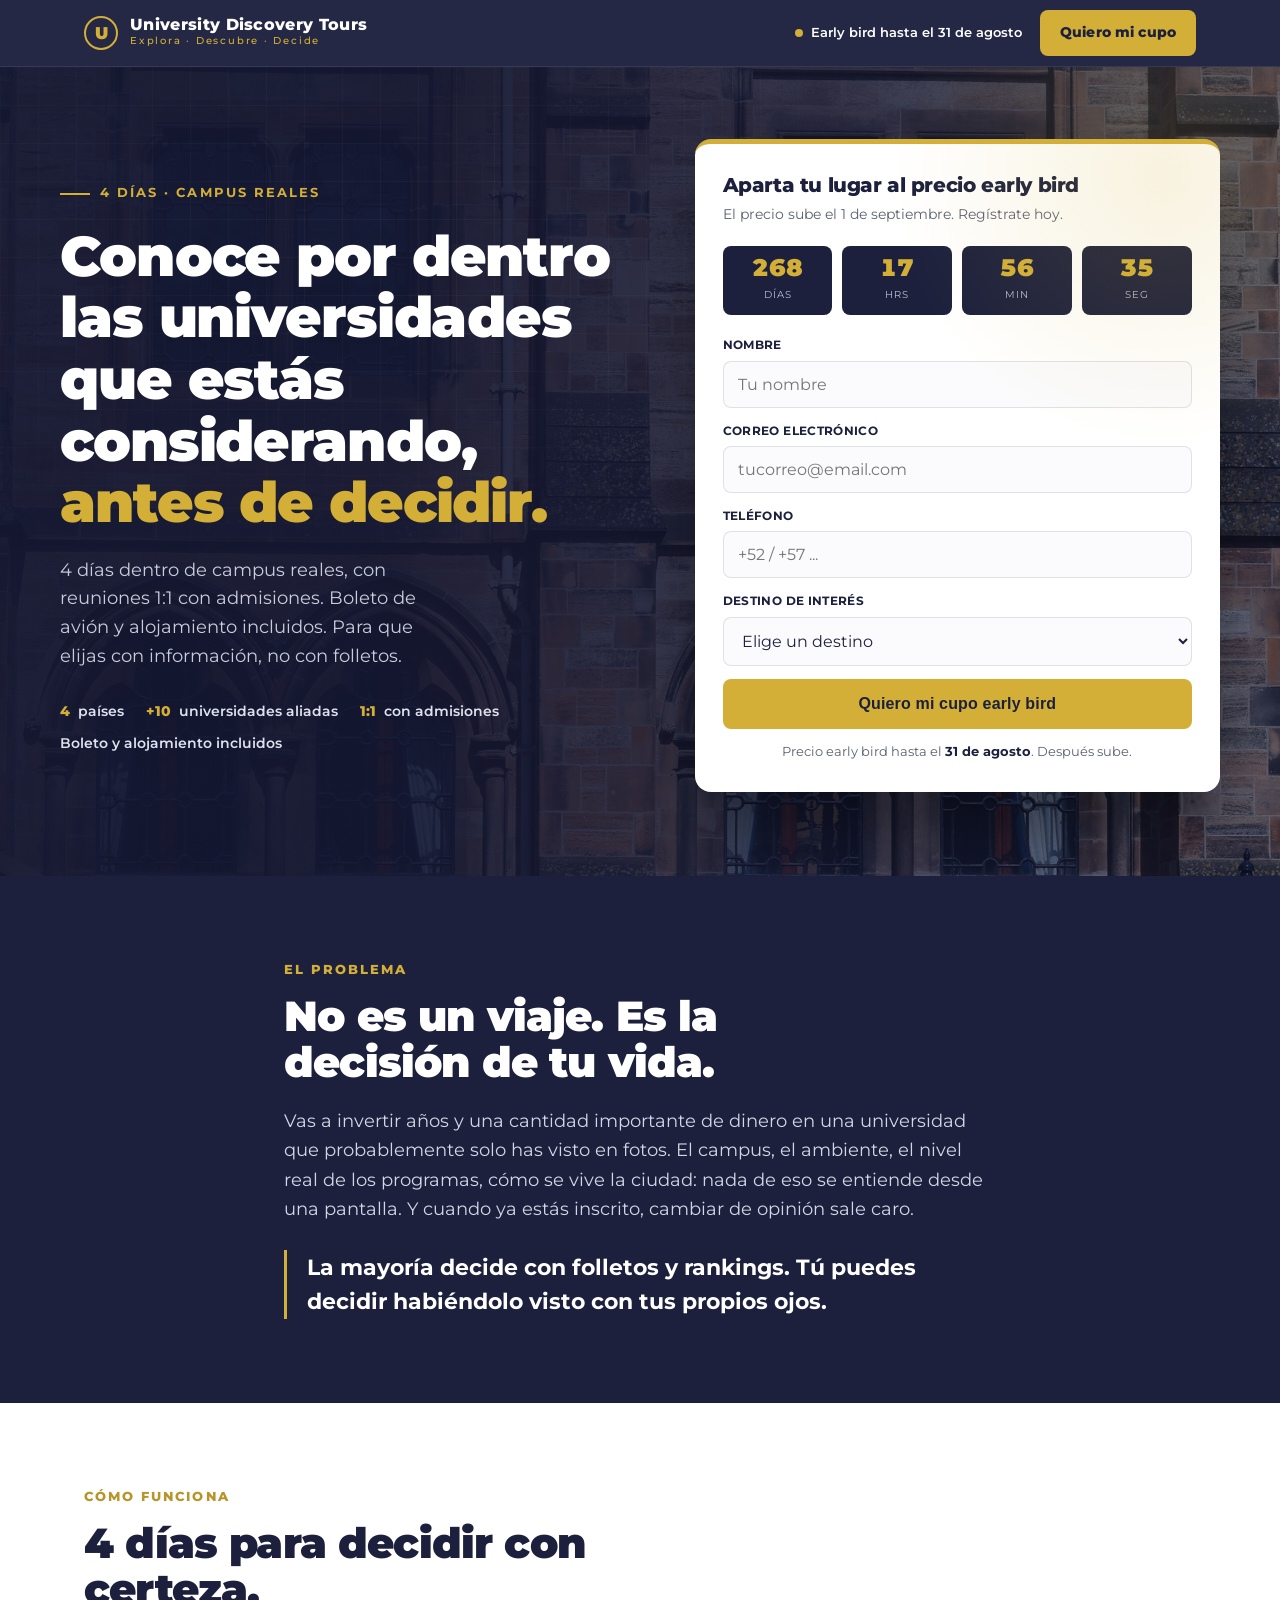
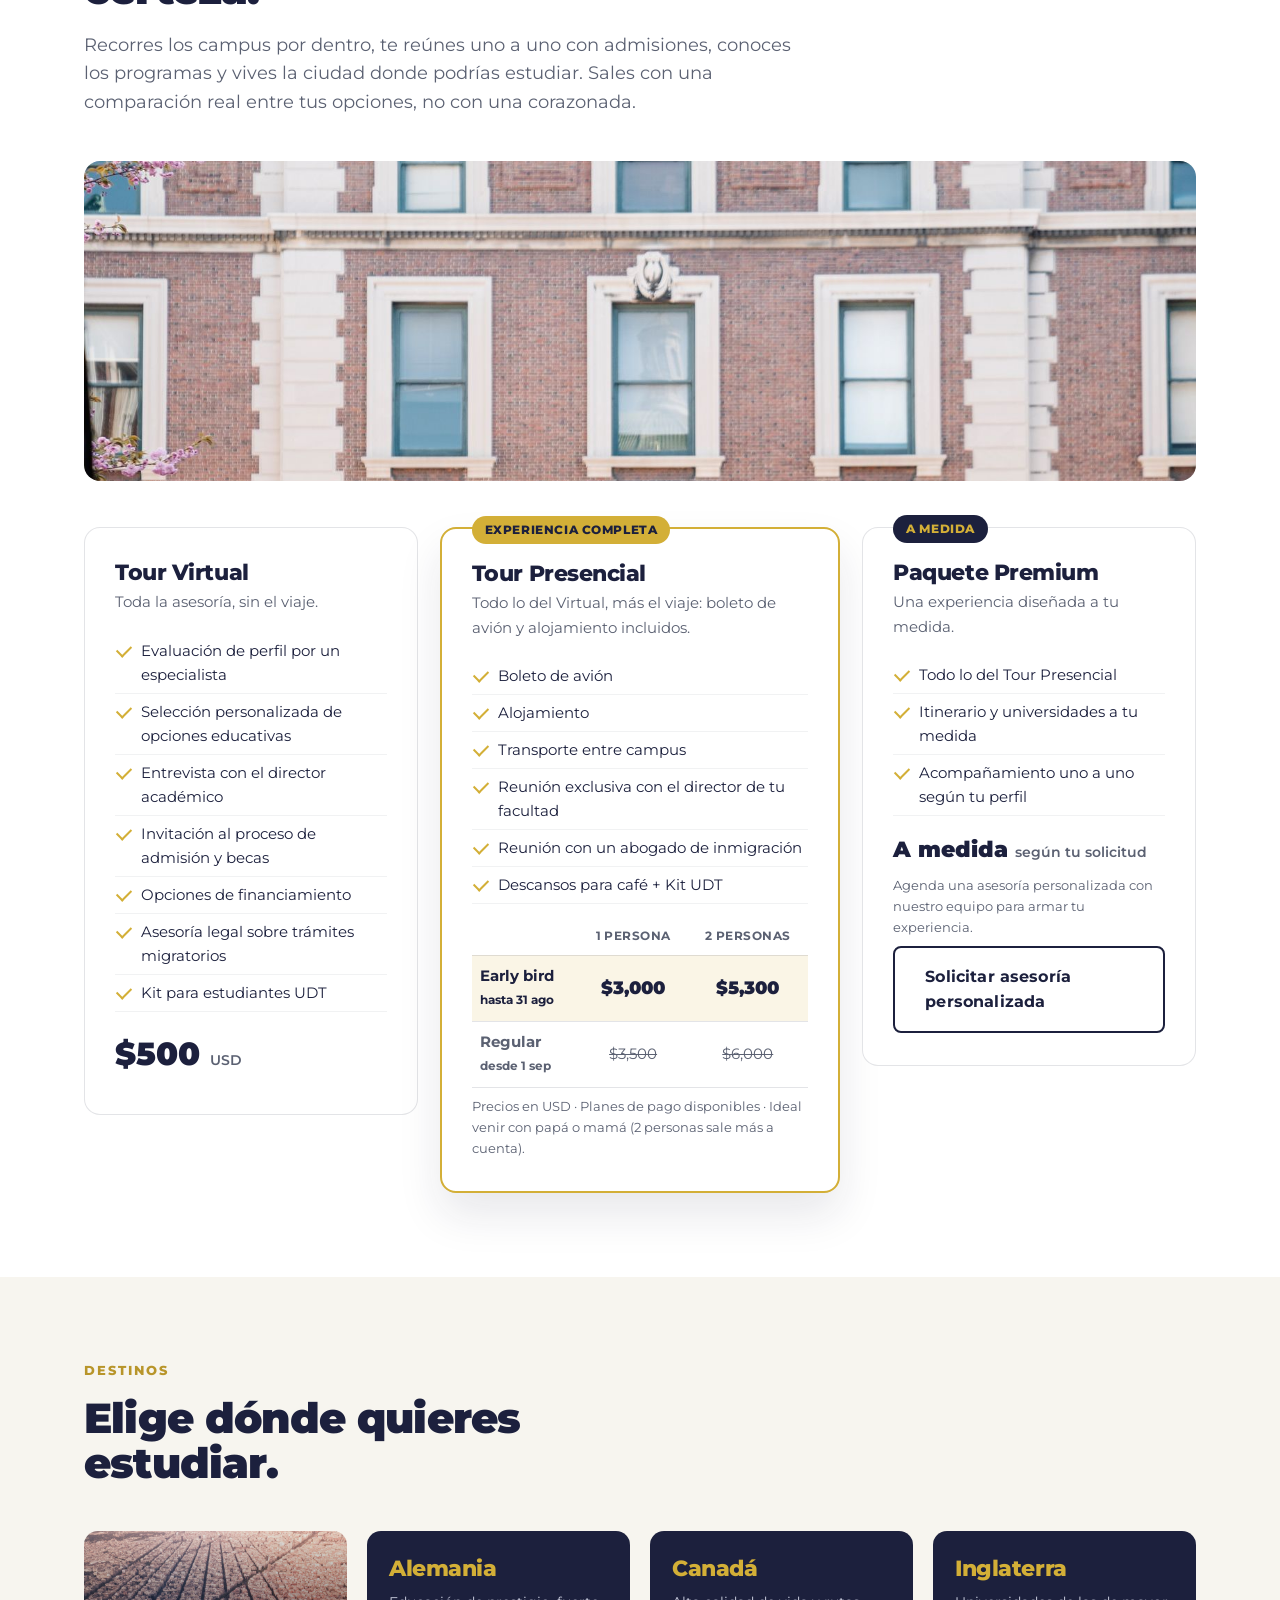
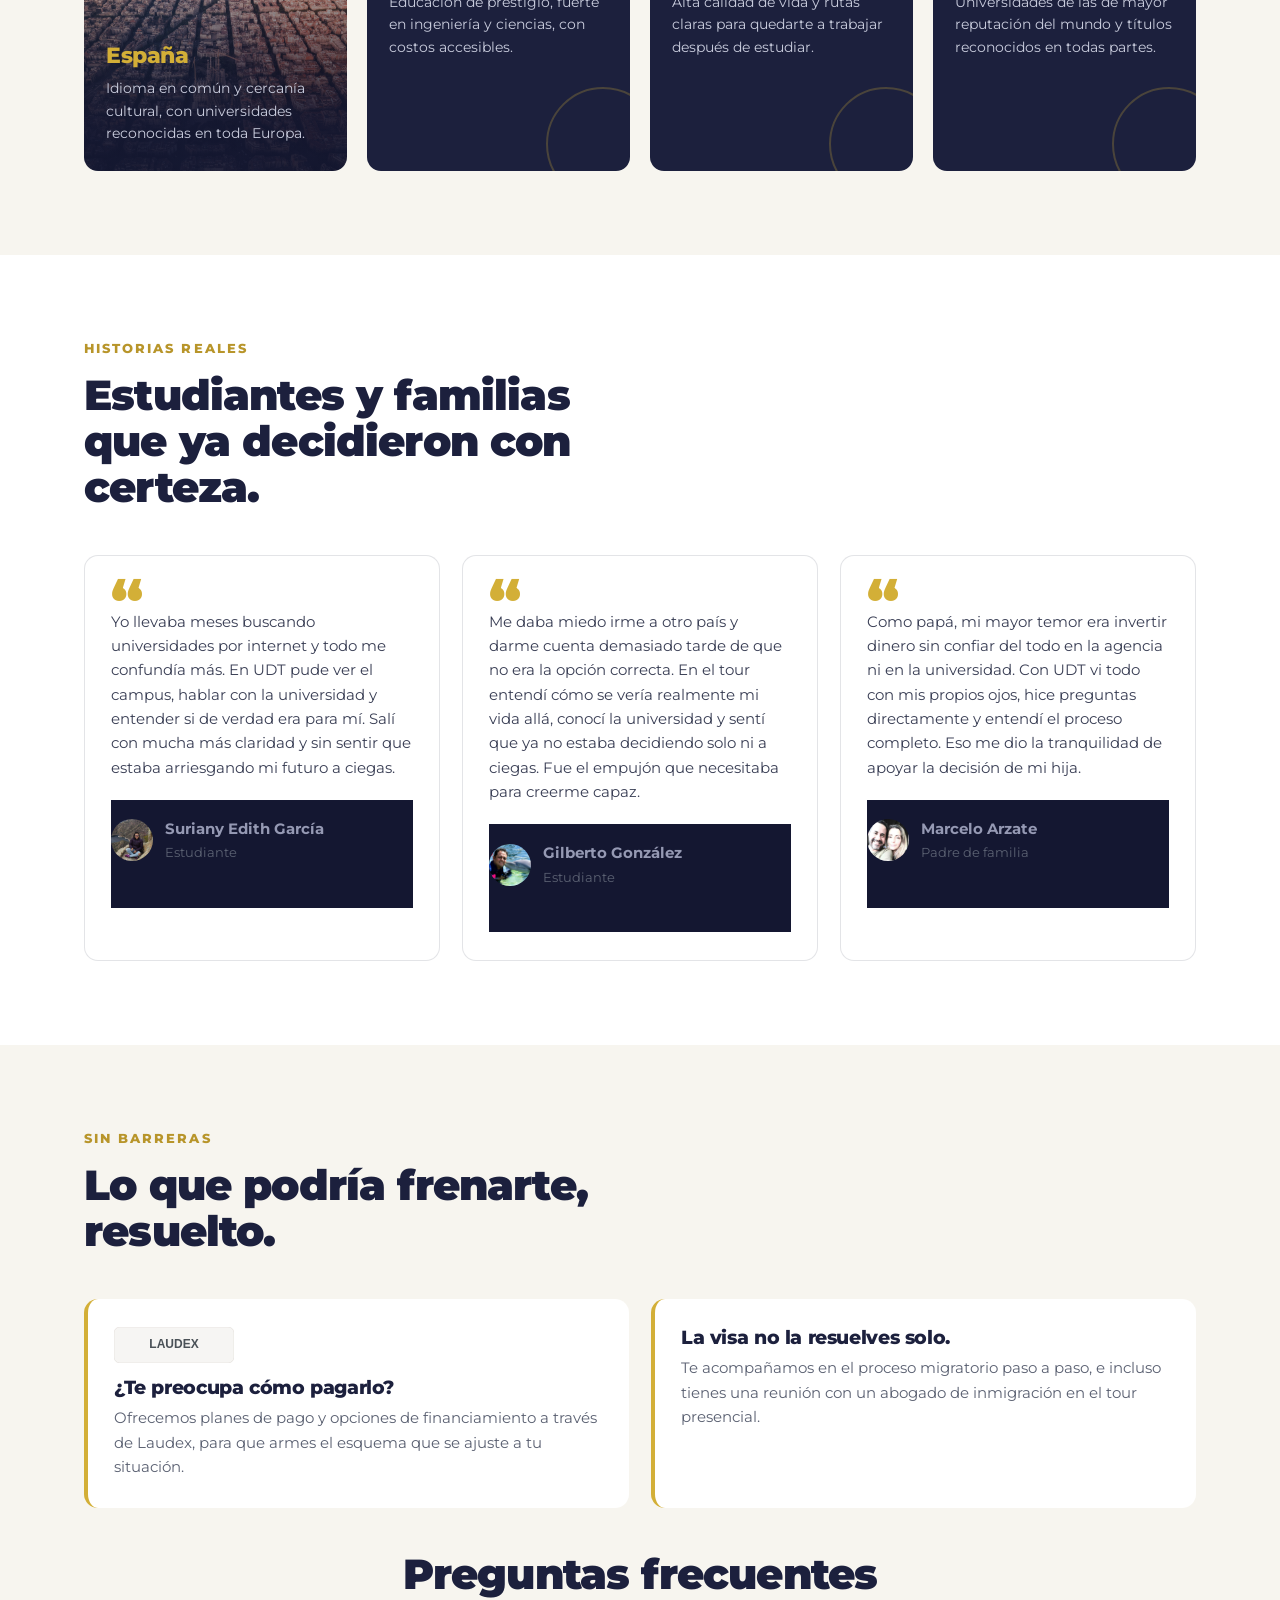
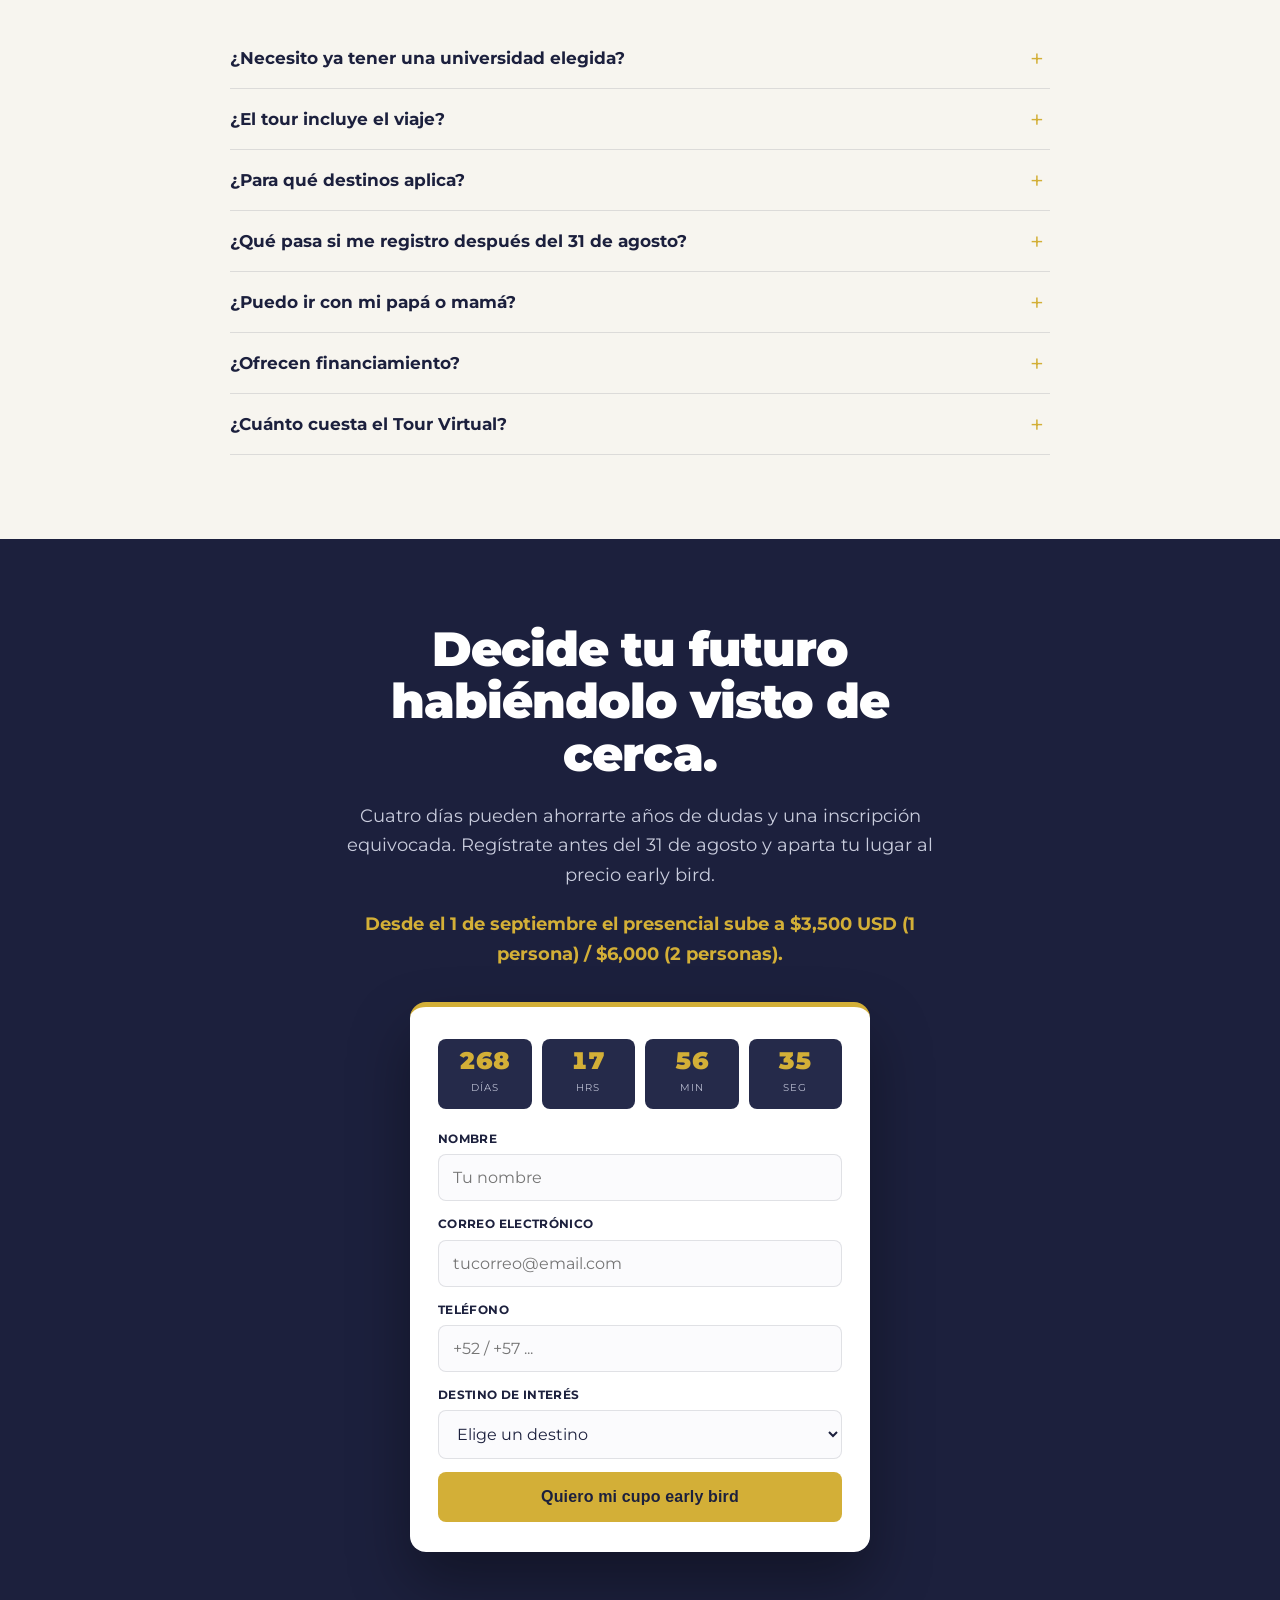
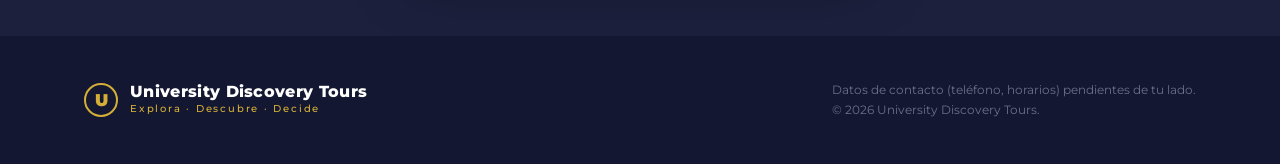
==== index.html @ 53aeb852 "Initial commit: UDT early bird landing page Landing estatica de conversion (HTML/CSS/JS sin build) p" ====
<!DOCTYPE html>
<html lang="es">
<head>
<meta charset="UTF-8">
<meta name="viewport" content="width=device-width, initial-scale=1.0">
<title>University Discovery Tours — Conoce tu universidad antes de decidir</title>
<meta name="description" content="Visita por dentro universidades en el extranjero antes de elegir. 4 días, campus reales, boleto y alojamiento incluidos. Regístrate al early bird hasta el 31 de agosto.">
<link rel="icon" href="assets/img/favicon.png">
<link rel="preconnect" href="https://fonts.googleapis.com">
<link rel="preconnect" href="https://fonts.gstatic.com" crossorigin>
<link href="https://fonts.googleapis.com/css2?family=Montserrat:wght@400;500;600;700;800;900&display=swap" rel="stylesheet">
<link rel="stylesheet" href="css/style.css">
</head>
<body>

<!-- ============================================================
     HEADER — sin menú de navegación: marca + pastilla de urgencia
     + el único CTA de la página (ancla al formulario).
============================================================ -->
<header>
  <div class="wrap hd">
    <a href="#top" class="brand">
      <span class="mk">U</span>
      <span><b>University Discovery Tours</b><span>Explora · Descubre · Decide</span></span>
    </a>
    <div class="hd-right">
      <span class="deadline-pill"><i></i>Early bird hasta el 31 de agosto</span>
      <a href="#registro" class="btn">Quiero mi cupo</a>
    </div>
  </div>
</header>

<a id="top"></a>

<!-- ============================================================
     HERO — único H1 de la página + formulario real (id="registro")
============================================================ -->
<section class="hero">
  <div class="wrap hero-grid">
    <div class="reveal in">
      <span class="eyebrow">4 días · campus reales</span>
      <h1>Conoce por dentro las universidades que estás considerando, <em>antes de decidir.</em></h1>
      <p class="sub">4 días dentro de campus reales, con reuniones 1:1 con admisiones. Boleto de avión y alojamiento incluidos. Para que elijas con información, no con folletos.</p>
      <ul class="trust">
        <li><b>4</b> países</li>
        <li><b>+10</b> universidades aliadas</li>
        <li><b>1:1</b> con admisiones</li>
        <li>Boleto y alojamiento incluidos</li>
      </ul>
    </div>

    <div class="reveal in" id="registro">
      <div class="formcard">
        <h2 class="formcard__title">Aparta tu lugar al precio early bird</h2>
        <p class="cap">El precio sube el 1 de septiembre. Regístrate hoy.</p>

        <div class="countdown" id="countdown-hero">
          <div class="cd-box"><b data-cd="d">--</b><small>días</small></div>
          <div class="cd-box"><b data-cd="h">--</b><small>hrs</small></div>
          <div class="cd-box"><b data-cd="m">--</b><small>min</small></div>
          <div class="cd-box"><b data-cd="s">--</b><small>seg</small></div>
        </div>

        <form class="lead-form" id="lead-form" data-form-location="hero" novalidate>
          <div class="field">
            <label for="nombre-hero">Nombre</label>
            <input type="text" id="nombre-hero" name="nombre" data-field="nombre" required placeholder="Tu nombre" autocomplete="name">
          </div>
          <div class="field">
            <label for="email-hero">Correo electrónico</label>
            <input type="email" id="email-hero" name="email" data-field="email" required placeholder="tucorreo@email.com" autocomplete="email">
          </div>
          <div class="field">
            <label for="telefono-hero">Teléfono</label>
            <input type="tel" id="telefono-hero" name="telefono" data-field="telefono" required placeholder="+52 / +57 ..." autocomplete="tel">
          </div>
          <div class="field">
            <label for="destino-hero">Destino de interés</label>
            <select id="destino-hero" name="destino" data-field="destino" required>
              <option value="" disabled selected>Elige un destino</option>
              <option value="espana">España</option>
              <option value="alemania">Alemania</option>
              <option value="canada">Canadá</option>
              <option value="inglaterra">Inglaterra</option>
            </select>
          </div>

          <!-- Campos ocultos de atribución, poblados por js/main.js -->
          <input type="hidden" name="utm_source" data-utm="utm_source">
          <input type="hidden" name="utm_medium" data-utm="utm_medium">
          <input type="hidden" name="utm_campaign" data-utm="utm_campaign">
          <input type="hidden" name="utm_content" data-utm="utm_content">
          <input type="hidden" name="utm_term" data-utm="utm_term">

          <!-- Honeypot antibots: invisible para personas, los bots lo completan -->
          <input type="text" name="website" tabindex="-1" autocomplete="off"
                 aria-hidden="true" style="position:absolute;left:-9999px;opacity:0">

          <button type="submit" class="btn btn-block">Quiero mi cupo early bird</button>
          <p id="form-status" role="status" aria-live="polite" style="display:none"></p>
        </form>

        <p class="urg">Precio early bird hasta el <b>31 de agosto</b>. Después sube.</p>
      </div>
    </div>
  </div>
</section>

<main>

  <!-- ============================================================
       EL PROBLEMA
  ============================================================ -->
  <section class="block bg-navy" aria-labelledby="problema-h2">
    <div class="wrap problem-inner reveal">
      <div class="sec-eyebrow">El problema</div>
      <h2 class="title" id="problema-h2">No es un viaje. Es la decisión de tu vida.</h2>
      <p>Vas a invertir años y una cantidad importante de dinero en una universidad que probablemente solo has visto en fotos. El campus, el ambiente, el nivel real de los programas, cómo se vive la ciudad: nada de eso se entiende desde una pantalla. Y cuando ya estás inscrito, cambiar de opinión sale caro.</p>
      <p class="kick">La mayoría decide con folletos y rankings. Tú puedes decidir habiéndolo visto con tus propios ojos.</p>
    </div>
  </section>

  <!-- ============================================================
       CÓMO FUNCIONA — 3 modalidades como niveles
  ============================================================ -->
  <section class="block" id="modalidades" aria-labelledby="modalidades-h2">
    <div class="wrap">
      <div class="reveal">
        <div class="sec-eyebrow">Cómo funciona</div>
        <h2 class="title" id="modalidades-h2">4 días para decidir con certeza.</h2>
        <p class="lead">Recorres los campus por dentro, te reúnes uno a uno con admisiones, conoces los programas y vives la ciudad donde podrías estudiar. Sales con una comparación real entre tus opciones, no con una corazonada.</p>
      </div>

      <div class="section-photo reveal">
        <img src="assets/img/estudiantes-campus.jpg" alt="Estudiantes caminando frente a un edificio universitario" loading="lazy">
      </div>

      <div class="mods reveal">
        <article class="mod">
          <h3>Tour Virtual</h3>
          <p class="modsub">Toda la asesoría, sin el viaje.</p>
          <ul>
            <li>Evaluación de perfil por un especialista</li>
            <li>Selección personalizada de opciones educativas</li>
            <li>Entrevista con el director académico</li>
            <li>Invitación al proceso de admisión y becas</li>
            <li>Opciones de financiamiento</li>
            <li>Asesoría legal sobre trámites migratorios</li>
            <li>Kit para estudiantes UDT</li>
          </ul>
          <div class="priceline">$500 <small>USD</small></div>
        </article>

        <article class="mod feat">
          <span class="tag">Experiencia completa</span>
          <h3>Tour Presencial</h3>
          <p class="modsub">Todo lo del Virtual, más el viaje: boleto de avión y alojamiento incluidos.</p>
          <ul>
            <li>Boleto de avión</li>
            <li>Alojamiento</li>
            <li>Transporte entre campus</li>
            <li>Reunión exclusiva con el director de tu facultad</li>
            <li>Reunión con un abogado de inmigración</li>
            <li>Descansos para café + Kit UDT</li>
          </ul>
          <table class="ptable">
            <tr><th class="rowh">&nbsp;</th><th>1 persona</th><th>2 personas</th></tr>
            <tr class="ebrow"><td class="rowh">Early bird<br><small>hasta 31 ago</small></td><td class="eb"><b>$3,000</b></td><td class="eb"><b>$5,300</b></td></tr>
            <tr><td class="rowh" style="text-decoration:none;color:var(--muted)">Regular<br><small>desde 1 sep</small></td><td class="reg">$3,500</td><td class="reg">$6,000</td></tr>
          </table>
          <p class="plan-note">Precios en USD · Planes de pago disponibles · Ideal venir con papá o mamá (2 personas sale más a cuenta).</p>
        </article>

        <article class="mod">
          <span class="tag tag--dark">A medida</span>
          <h3>Paquete Premium</h3>
          <p class="modsub">Una experiencia diseñada a tu medida.</p>
          <ul>
            <li>Todo lo del Tour Presencial</li>
            <li>Itinerario y universidades a tu medida</li>
            <li>Acompañamiento uno a uno según tu perfil</li>
          </ul>
          <div class="priceline priceline--small">A medida <small>según tu solicitud</small></div>
          <p class="plan-note">Agenda una asesoría personalizada con nuestro equipo para armar tu experiencia.</p>
          <a href="#registro" class="btn btn-ghost btn-block">Solicitar asesoría personalizada</a>
        </article>
      </div>
    </div>
  </section>

  <!-- ============================================================
       DESTINOS
  ============================================================ -->
  <section class="block bg-cream" aria-labelledby="destinos-h2">
    <div class="wrap">
      <div class="reveal">
        <div class="sec-eyebrow">Destinos</div>
        <h2 class="title" id="destinos-h2">Elige dónde quieres estudiar.</h2>
      </div>
      <div class="dgrid reveal">
        <article class="dcard dcard--photo">
          <h3>España</h3>
          <p>Idioma en común y cercanía cultural, con universidades reconocidas en toda Europa.</p>
        </article>
        <article class="dcard">
          <h3>Alemania</h3>
          <p>Educación de prestigio, fuerte en ingeniería y ciencias, con costos accesibles.</p>
        </article>
        <article class="dcard">
          <h3>Canadá</h3>
          <p>Alta calidad de vida y rutas claras para quedarte a trabajar después de estudiar.</p>
        </article>
        <article class="dcard">
          <h3>Inglaterra</h3>
          <p>Universidades de las de mayor reputación del mundo y títulos reconocidos en todas partes.</p>
        </article>
      </div>
    </div>
  </section>

  <!-- ============================================================
       PRUEBA SOCIAL
  ============================================================ -->
  <section class="block" aria-labelledby="testimonios-h2">
    <div class="wrap">
      <div class="reveal">
        <div class="sec-eyebrow">Historias reales</div>
        <h2 class="title" id="testimonios-h2">Estudiantes y familias que ya decidieron con certeza.</h2>
      </div>
      <div class="tgrid reveal">
        <blockquote class="tcard">
          <div class="q">&ldquo;</div>
          <p>Yo llevaba meses buscando universidades por internet y todo me confundía más. En UDT pude ver el campus, hablar con la universidad y entender si de verdad era para mí. Salí con mucha más claridad y sin sentir que estaba arriesgando mi futuro a ciegas.</p>
          <footer class="who"><img class="av" src="assets/img/testimonio-suriany.jpg" alt="Suriany Edith García"><div><b>Suriany Edith García</b><small>Estudiante</small></div></footer>
        </blockquote>
        <blockquote class="tcard">
          <div class="q">&ldquo;</div>
          <p>Me daba miedo irme a otro país y darme cuenta demasiado tarde de que no era la opción correcta. En el tour entendí cómo se vería realmente mi vida allá, conocí la universidad y sentí que ya no estaba decidiendo solo ni a ciegas. Fue el empujón que necesitaba para creerme capaz.</p>
          <footer class="who"><img class="av" src="assets/img/testimonio-gilberto.jpg" alt="Gilberto González"><div><b>Gilberto González</b><small>Estudiante</small></div></footer>
        </blockquote>
        <blockquote class="tcard">
          <div class="q">&ldquo;</div>
          <p>Como papá, mi mayor temor era invertir dinero sin confiar del todo en la agencia ni en la universidad. Con UDT vi todo con mis propios ojos, hice preguntas directamente y entendí el proceso completo. Eso me dio la tranquilidad de apoyar la decisión de mi hija.</p>
          <footer class="who"><img class="av" src="assets/img/testimonio-marcelo.jpg" alt="Marcelo Arzate"><div><b>Marcelo Arzate</b><small>Padre de familia</small></div></footer>
        </blockquote>
      </div>
    </div>
  </section>

  <!-- ============================================================
       REDUCTORES DE OBJECIONES + FAQ
  ============================================================ -->
  <section class="block bg-cream" aria-labelledby="objeciones-h2">
    <div class="wrap">
      <div class="reveal">
        <div class="sec-eyebrow">Sin barreras</div>
        <h2 class="title" id="objeciones-h2">Lo que podría frenarte, resuelto.</h2>
      </div>

      <div class="obj reveal">
        <article class="ocard">
          <img class="ocard__logo" src="assets/img/laudex-logo.svg" alt="Logo Laudex" width="120">
          <h3>¿Te preocupa cómo pagarlo?</h3>
          <p>Ofrecemos planes de pago y opciones de financiamiento a través de Laudex, para que armes el esquema que se ajuste a tu situación.</p>
        </article>
        <article class="ocard">
          <h3>La visa no la resuelves solo.</h3>
          <p>Te acompañamos en el proceso migratorio paso a paso, e incluso tienes una reunión con un abogado de inmigración en el tour presencial.</p>
        </article>
      </div>

      <div class="faq reveal" id="faq">
        <h2 class="title faq__title">Preguntas frecuentes</h2>

        <div class="qa">
          <button type="button" aria-expanded="false">¿Necesito ya tener una universidad elegida?</button>
          <div class="ans"><p>No. El tour existe justamente para ayudarte a decidir entre tus opciones.</p></div>
        </div>
        <div class="qa">
          <button type="button" aria-expanded="false">¿El tour incluye el viaje?</button>
          <div class="ans"><p>Depende de la modalidad: el Virtual es asesoría en línea; el Presencial incluye boleto de avión, alojamiento y transporte entre campus.</p></div>
        </div>
        <div class="qa">
          <button type="button" aria-expanded="false">¿Para qué destinos aplica?</button>
          <div class="ans"><p>España, Alemania, Canadá e Inglaterra.</p></div>
        </div>
        <div class="qa">
          <button type="button" aria-expanded="false">¿Qué pasa si me registro después del 31 de agosto?</button>
          <div class="ans"><p>Pierdes el precio early bird: el presencial sube de $3,000 a $3,500 USD (1 persona) a partir del 1 de septiembre.</p></div>
        </div>
        <div class="qa">
          <button type="button" aria-expanded="false">¿Puedo ir con mi papá o mamá?</button>
          <div class="ans"><p>Sí. La tarifa de 2 personas ($5,300 early bird) sale más conveniente que dos individuales.</p></div>
        </div>
        <div class="qa">
          <button type="button" aria-expanded="false">¿Ofrecen financiamiento?</button>
          <div class="ans"><p>Sí, planes de pago y financiamiento a través de Laudex.</p></div>
        </div>
        <div class="qa">
          <button type="button" aria-expanded="false">¿Cuánto cuesta el Tour Virtual?</button>
          <div class="ans"><p>$500 USD (solo asesoría, sin viaje).</p></div>
        </div>
      </div>
    </div>
  </section>

  <!-- ============================================================
       CIERRE + CTA FINAL
  ============================================================ -->
  <section class="block bg-navy cierre" aria-labelledby="cierre-h2">
    <div class="wrap reveal">
      <h2 id="cierre-h2">Decide tu futuro habiéndolo visto de cerca.</h2>
      <p>Cuatro días pueden ahorrarte años de dudas y una inscripción equivocada. Regístrate antes del 31 de agosto y aparta tu lugar al precio early bird.</p>
      <p class="urgbig">Desde el 1 de septiembre el presencial sube a $3,500 USD (1 persona) / $6,000 (2 personas).</p>

      <div class="formcard formcard--closing">
        <div class="countdown" id="countdown-closing">
          <div class="cd-box"><b data-cd="d">--</b><small>días</small></div>
          <div class="cd-box"><b data-cd="h">--</b><small>hrs</small></div>
          <div class="cd-box"><b data-cd="m">--</b><small>min</small></div>
          <div class="cd-box"><b data-cd="s">--</b><small>seg</small></div>
        </div>

        <form class="lead-form" id="lead-form" data-form-location="closing" novalidate>
          <div class="field">
            <label for="nombre-closing">Nombre</label>
            <input type="text" id="nombre-closing" name="nombre" data-field="nombre" required placeholder="Tu nombre" autocomplete="name">
          </div>
          <div class="field">
            <label for="email-closing">Correo electrónico</label>
            <input type="email" id="email-closing" name="email" data-field="email" required placeholder="tucorreo@email.com" autocomplete="email">
          </div>
          <div class="field">
            <label for="telefono-closing">Teléfono</label>
            <input type="tel" id="telefono-closing" name="telefono" data-field="telefono" required placeholder="+52 / +57 ..." autocomplete="tel">
          </div>
          <div class="field">
            <label for="destino-closing">Destino de interés</label>
            <select id="destino-closing" name="destino" data-field="destino" required>
              <option value="" disabled selected>Elige un destino</option>
              <option value="espana">España</option>
              <option value="alemania">Alemania</option>
              <option value="canada">Canadá</option>
              <option value="inglaterra">Inglaterra</option>
            </select>
          </div>

          <input type="hidden" name="utm_source" data-utm="utm_source">
          <input type="hidden" name="utm_medium" data-utm="utm_medium">
          <input type="hidden" name="utm_campaign" data-utm="utm_campaign">
          <input type="hidden" name="utm_content" data-utm="utm_content">
          <input type="hidden" name="utm_term" data-utm="utm_term">

          <!-- Honeypot antibots: invisible para personas, los bots lo completan -->
          <input type="text" name="website" tabindex="-1" autocomplete="off"
                 aria-hidden="true" style="position:absolute;left:-9999px;opacity:0">

          <button type="submit" class="btn btn-block">Quiero mi cupo early bird</button>
          <p id="form-status" role="status" aria-live="polite" style="display:none"></p>
        </form>
      </div>
    </div>
  </section>

</main>

<footer>
  <div class="wrap ft">
    <a href="#top" class="brand"><span class="mk">U</span><span><b>University Discovery Tours</b><span>Explora · Descubre · Decide</span></span></a>
    <div class="ft-note">Datos de contacto (teléfono, horarios) pendientes de tu lado.<br>© <span id="year"></span> University Discovery Tours.</div>
  </div>
</footer>

<script src="js/main.js"></script>
<script>
(function () {
  const ENDPOINT = 'https://script.google.com/macros/s/AKfycbyGCGMxoBCrhBmBrAOsipk5oCt4cA3E5HqL6SggofanOU3nlNzYjgJCkIZ_hvViiRTt/exec';

  // Hay dos formularios en la página (hero y cierre) y ambos usan
  // id="lead-form" a propósito, así que se enganchan los dos con
  // querySelectorAll (getElementById solo encontraría el primero).
  const forms = document.querySelectorAll('#lead-form');

  forms.forEach(function (form) {
    const status = form.querySelector('#form-status');
    if (!status) return;

    form.addEventListener('submit', async function (ev) {
      ev.preventDefault();
      const btn = form.querySelector('[type="submit"]');
      const textoOriginal = btn ? btn.textContent : '';
      if (btn) { btn.disabled = true; btn.textContent = 'Enviando…'; }

      // Cuerpo urlencoded: evita el preflight CORS que Apps Script no sabe responder.
      const datos = new URLSearchParams(new FormData(form));

      // Captura de UTMs desde la URL actual; si no trae ninguna, se
      // respeta lo que ya haya en los campos ocultos (persistido por
      // main.js desde el aterrizaje original con pauta).
      const qs = new URLSearchParams(location.search);
      ['utm_source', 'utm_medium', 'utm_campaign', 'utm_content', 'utm_term']
        .forEach(function (k) { datos.set(k, qs.get(k) || datos.get(k) || ''); });
      datos.set('pagina', location.href);

      try {
        const res  = await fetch(ENDPOINT, { method: 'POST', body: datos });
        const json = await res.json();
        if (json.result !== 'ok') throw new Error(json.message || 'Error');

        form.reset();
        status.style.display = 'block';
        status.style.color = '#1C203D';
        status.textContent = '¡Listo! Recibimos tus datos. Te contactamos en menos de 24 horas hábiles.';

        window.dataLayer = window.dataLayer || [];
        window.dataLayer.push({ event: 'lead_form_submit', modalidad: datos.get('modalidad') || '' });

      } catch (err) {
        status.style.display = 'block';
        status.style.color = '#b00020';
        status.innerHTML = 'No pudimos enviar tu solicitud. Escríbenos por WhatsApp al <a href="https://wa.me/525613049262">+52 561 304 9262</a>.';
      } finally {
        if (btn) { btn.disabled = false; btn.textContent = textoOriginal; }
      }
    });
  });
})();
</script>
</body>
</html>
---- css/style.css ----
/* =========================================================
   University Discovery Tours — Landing Early Bird
   Paleta de marca: navy #1C203D + dorado #D3AF37, Montserrat.
========================================================= */

:root {
  --navy: #1C203D;
  --navy-2: #252a4a;
  --navy-3: #141731;
  --gold: #D3AF37;
  --gold-deep: #b8952a;
  --cream: #F7F5EF;
  --white: #ffffff;
  --muted: #5b6172;
  --line: rgba(28, 32, 61, .12);
}

* { margin: 0; padding: 0; box-sizing: border-box; }

html { scroll-behavior: smooth; }

body {
  font-family: 'Montserrat', sans-serif;
  color: var(--navy);
  background: var(--white);
  line-height: 1.6;
  -webkit-font-smoothing: antialiased;
}

h1, h2, h3 { line-height: 1.1; letter-spacing: -.02em; }
img { max-width: 100%; display: block; }
.wrap { max-width: 1160px; margin: 0 auto; padding: 0 24px; }
a { color: inherit; }

/* ---------- Botones ---------- */

.btn {
  display: inline-flex;
  align-items: center;
  justify-content: center;
  gap: .5rem;
  background: var(--gold);
  color: var(--navy);
  font-weight: 800;
  font-size: 1rem;
  padding: 16px 30px;
  border: none;
  border-radius: 8px;
  cursor: pointer;
  text-decoration: none;
  letter-spacing: .01em;
  transition: transform .18s ease, box-shadow .18s ease, background .18s ease;
}

.btn:hover { transform: translateY(-2px); box-shadow: 0 12px 26px rgba(211, 175, 55, .35); background: #e0bd45; }
.btn:disabled { opacity: .6; cursor: not-allowed; transform: none; box-shadow: none; }
.btn-block { width: 100%; }
.btn-ghost { background: transparent; color: var(--navy); border: 2px solid var(--navy); font-weight: 700; margin-top: 8px; }
.btn-ghost:hover { background: var(--navy); color: #fff; box-shadow: none; }

/* ---------- Header (sin menú de navegación) ---------- */

header {
  position: sticky;
  top: 0;
  z-index: 50;
  background: rgba(28, 32, 61, .96);
  backdrop-filter: blur(8px);
  border-bottom: 1px solid rgba(255, 255, 255, .08);
}

.hd { display: flex; align-items: center; justify-content: space-between; height: 66px; }
.brand { display: flex; align-items: center; gap: 12px; color: #fff; text-decoration: none; }
.brand .mk {
  width: 34px; height: 34px; border: 2px solid var(--gold); border-radius: 50%;
  display: grid; place-items: center; font-weight: 900; color: var(--gold); font-size: 1.05rem;
  flex-shrink: 0;
}
.brand b { font-weight: 800; font-size: 1rem; letter-spacing: .02em; line-height: 1.05; display: block; }
.brand span > span { display: block; font-weight: 500; font-size: .62rem; letter-spacing: .18em; color: var(--gold); }
.hd-right { display: flex; align-items: center; gap: 18px; }
.deadline-pill { color: #fff; font-size: .8rem; font-weight: 600; display: flex; align-items: center; gap: 8px; }
.deadline-pill i { width: 8px; height: 8px; background: var(--gold); border-radius: 50%; display: inline-block; animation: pulse 1.8s infinite; }
@keyframes pulse { 0%, 100% { opacity: 1; } 50% { opacity: .35; } }
.hd .btn { padding: 11px 20px; font-size: .9rem; }

/* ---------- Hero ---------- */

.hero {
  position: relative; color: #fff; overflow: hidden;
  background:
    linear-gradient(100deg, rgba(20, 23, 49, .95) 32%, rgba(20, 23, 49, .78) 62%, rgba(20, 23, 49, .55) 100%),
    url('../assets/img/hero-universidad.jpg') center 30% / cover no-repeat;
}
.hero:before {
  content: ""; position: absolute; inset: 0;
  background-image:
    linear-gradient(rgba(255, 255, 255, .035) 1px, transparent 1px),
    linear-gradient(90deg, rgba(255, 255, 255, .035) 1px, transparent 1px);
  background-size: 38px 38px;
  mask-image: radial-gradient(ellipse 80% 70% at 30% 20%, #000, transparent 75%);
}
.hero:after {
  content: ""; position: absolute; top: -25%; right: -15%; width: 620px; height: 620px; border-radius: 50%;
  background: radial-gradient(circle, rgba(211, 175, 55, .16), transparent 62%);
}

.hero-grid {
  position: relative;
  display: grid;
  grid-template-columns: 1.05fr .95fr;
  gap: 54px;
  align-items: center;
  padding: 72px 0 84px;
}

.eyebrow {
  display: inline-flex; align-items: center; gap: 10px; color: var(--gold);
  font-weight: 700; font-size: .8rem; letter-spacing: .16em; text-transform: uppercase; margin-bottom: 22px;
}
.eyebrow:before { content: ""; width: 30px; height: 2px; background: var(--gold); }

.hero h1 { font-size: clamp(2.1rem, 4.6vw, 3.5rem); font-weight: 900; }
.hero h1 em { font-style: normal; color: var(--gold); }
.hero .sub { font-size: 1.12rem; color: #c9ccdd; margin-top: 22px; max-width: 33ch; font-weight: 400; }

.trust { display: flex; flex-wrap: wrap; gap: 10px 22px; margin-top: 30px; list-style: none; }
.trust li { font-size: .86rem; color: #dfe1ee; font-weight: 600; display: flex; align-items: center; gap: 8px; }
.trust li b { color: var(--gold); font-weight: 800; }

/* ---------- Tarjeta de formulario ---------- */

.formcard {
  background: var(--white); color: var(--navy); border-radius: 16px; padding: 30px 28px;
  box-shadow: 0 30px 60px rgba(0, 0, 0, .35); border-top: 5px solid var(--gold);
}
.formcard--closing { max-width: 460px; margin: 34px auto 0; text-align: left; }

.formcard__title { font-size: 1.28rem; font-weight: 800; }
.formcard .cap { font-size: .9rem; color: var(--muted); margin: 6px 0 20px; }

.field { margin-bottom: 13px; }
.field label {
  display: block; font-size: .76rem; font-weight: 700; letter-spacing: .03em;
  text-transform: uppercase; color: var(--navy); margin-bottom: 6px;
}
.field input, .field select {
  width: 100%; padding: 13px 14px; border: 1.5px solid var(--line); border-radius: 8px;
  font-family: inherit; font-size: 1rem; color: var(--navy); background: #fbfbfd; transition: border .15s;
}
.field input:focus, .field select:focus { outline: none; border-color: var(--gold); background: #fff; }

.countdown { display: flex; gap: 10px; margin: 2px 0 20px; }
.cd-box { flex: 1; background: var(--navy); color: #fff; border-radius: 8px; text-align: center; padding: 10px 4px; }
.cd-box b { display: block; font-size: 1.5rem; font-weight: 900; color: var(--gold); line-height: 1; font-variant-numeric: tabular-nums; }
.cd-box small { font-size: .62rem; letter-spacing: .1em; text-transform: uppercase; color: #b9bcd0; }
.formcard--closing .cd-box { background: var(--navy-2); }

.urg { font-size: .82rem; color: var(--muted); text-align: center; margin-top: 12px; }
.urg b { color: var(--navy); }

/* El color y el display de #form-status los fija el script inline
   de index.html (éxito/error); acá solo va tipografía y espaciado. */
#form-status { margin: 10px 0 0; font-size: .85rem; text-align: center; }
#form-status a { color: inherit; text-decoration: underline; }

/* ---------- Secciones ---------- */

section.block { padding: 84px 0; }
.bg-cream { background: var(--cream); }
.bg-navy { background: var(--navy); color: #fff; }
.sec-eyebrow { color: var(--gold-deep); font-weight: 800; font-size: .8rem; letter-spacing: .16em; text-transform: uppercase; margin-bottom: 14px; }
.bg-navy .sec-eyebrow { color: var(--gold); }
h2.title { font-size: clamp(1.8rem, 3.4vw, 2.6rem); font-weight: 900; max-width: 20ch; }
.lead { font-size: 1.12rem; color: var(--muted); max-width: 60ch; margin-top: 18px; }
.bg-navy .lead { color: #c9ccdd; }

/* problema */
.problem-inner { max-width: 760px; }
.problem-inner p { font-size: 1.15rem; color: #d3d6e6; margin-top: 20px; }
.problem-inner .kick { font-size: 1.35rem; color: #fff; font-weight: 700; border-left: 3px solid var(--gold); padding-left: 20px; margin-top: 26px; }

/* modalidades */
.mods { display: grid; grid-template-columns: 1fr 1.2fr 1fr; gap: 22px; margin-top: 46px; align-items: start; }
.mod { background: #fff; border: 1px solid var(--line); border-radius: 16px; padding: 32px 30px; position: relative; transition: transform .2s, box-shadow .2s; }
.mod:hover { transform: translateY(-4px); box-shadow: 0 22px 44px rgba(28, 32, 61, .12); }
.mod.feat { border: 2px solid var(--gold); box-shadow: 0 22px 44px rgba(28, 32, 61, .1); }
.tag {
  position: absolute; top: -13px; left: 30px; background: var(--gold); color: var(--navy);
  font-size: .72rem; font-weight: 800; letter-spacing: .05em; text-transform: uppercase; padding: 5px 13px; border-radius: 20px;
}
.tag--dark { background: var(--navy); color: var(--gold); }
.mod h3 { font-size: 1.4rem; font-weight: 800; }
.mod .modsub { color: var(--muted); font-size: .95rem; margin: 6px 0 18px; }
.mod ul { list-style: none; margin: 6px 0 4px; }
.mod ul li { position: relative; padding: 6px 0 6px 26px; font-size: .94rem; border-bottom: 1px solid rgba(28, 32, 61, .06); }
.mod ul li:before {
  content: ""; position: absolute; left: 2px; top: 12px; width: 12px; height: 7px;
  border-left: 2px solid var(--gold); border-bottom: 2px solid var(--gold); transform: rotate(-45deg);
}
.priceline { font-size: 2rem; font-weight: 900; margin: 16px 0 2px; }
.priceline small { font-size: .9rem; font-weight: 600; color: var(--muted); }
.priceline--small { font-size: 1.35rem; }

.ptable { width: 100%; border-collapse: collapse; margin: 14px 0 6px; font-size: .92rem; }
.ptable th, .ptable td { padding: 9px 8px; text-align: center; border-bottom: 1px solid var(--line); }
.ptable th { font-size: .72rem; letter-spacing: .04em; text-transform: uppercase; color: var(--muted); font-weight: 700; }
.ptable .rowh { text-align: left; font-weight: 700; }
.ptable .eb b { color: var(--navy); font-size: 1.12rem; font-weight: 900; }
.ptable .reg { color: var(--muted); text-decoration: line-through; }
.ptable tr.ebrow { background: rgba(211, 175, 55, .12); }
.plan-note { font-size: .82rem; color: var(--muted); margin-top: 8px; }

/* banner de foto (secciones "Cómo funciona") */
.section-photo { margin: 44px 0; border-radius: 16px; overflow: hidden; }
.section-photo img { width: 100%; height: 320px; object-fit: cover; object-position: center 25%; }

/* destinos */
.dgrid { display: grid; grid-template-columns: repeat(4, 1fr); gap: 20px; margin-top: 44px; }
.dcard { background: var(--navy); color: #fff; border-radius: 14px; padding: 26px 22px; position: relative; overflow: hidden; transition: transform .2s; }
.dcard:hover { transform: translateY(-5px); }
.dcard:after {
  content: ""; position: absolute; right: -30px; bottom: -30px; width: 110px; height: 110px;
  border: 2px solid rgba(211, 175, 55, .25); border-radius: 50%;
}
.dcard h3 { font-size: 1.35rem; color: var(--gold); font-weight: 800; margin-bottom: 10px; }
.dcard p { font-size: .88rem; color: #c9ccdd; }

.dcard--photo {
  min-height: 240px; display: flex; flex-direction: column; justify-content: flex-end;
  background:
    linear-gradient(180deg, rgba(28, 32, 61, .1) 0%, rgba(20, 23, 49, .92) 78%),
    url('../assets/img/destino-espana.jpg') center / cover no-repeat;
}
.dcard--photo:after { display: none; }

/* testimonios */
.tgrid { display: grid; grid-template-columns: repeat(3, 1fr); gap: 22px; margin-top: 44px; }
.tcard { background: #fff; border-radius: 14px; padding: 28px 26px; border: 1px solid var(--line); position: relative; margin: 0; }
.tcard .q { font-size: 3.4rem; font-weight: 900; color: var(--gold); line-height: .6; height: 26px; font-style: normal; }
.tcard p { font-size: .95rem; color: #3a3f55; margin-bottom: 20px; }
.tcard .who { display: flex; align-items: center; gap: 12px; border-top: 1px solid var(--line); padding-top: 16px; }
.tcard .av { width: 42px; height: 42px; border-radius: 50%; object-fit: cover; flex-shrink: 0; }
.tcard .who b { display: block; font-size: .95rem; font-style: normal; }
.tcard .who small { color: var(--muted); font-size: .8rem; }

/* objeciones + faq */
.obj { display: grid; grid-template-columns: 1fr 1fr; gap: 22px; margin-top: 44px; }
.ocard { background: #fff; border-radius: 14px; padding: 28px 26px; border-left: 4px solid var(--gold); }
.ocard__logo { margin-bottom: 14px; }
.ocard h3 { font-size: 1.2rem; font-weight: 800; margin-bottom: 8px; }
.ocard p { color: var(--muted); font-size: .96rem; }

.faq { max-width: 820px; margin: 44px auto 0; }
.faq__title { margin: 0 auto 30px; text-align: center; }
.qa { border-bottom: 1px solid var(--line); }
.qa button {
  width: 100%; background: none; border: none; text-align: left; padding: 20px 40px 20px 0;
  font-family: inherit; font-size: 1.05rem; font-weight: 700; color: var(--navy); cursor: pointer; position: relative;
}
.qa button:after {
  content: "+"; position: absolute; right: 6px; top: 50%; transform: translateY(-50%);
  font-size: 1.5rem; color: var(--gold); font-weight: 400; transition: transform .2s;
}
.qa.open button:after { transform: translateY(-50%) rotate(45deg); }
.qa .ans { max-height: 0; overflow: hidden; transition: max-height .3s ease; color: var(--muted); }
.qa.open .ans { max-height: 240px; }
.qa .ans p { padding: 0 0 20px; }

/* cierre */
.cierre { text-align: center; }
.cierre h2 { font-size: clamp(2rem, 4vw, 3rem); font-weight: 900; color: #fff; max-width: 18ch; margin: 0 auto; }
.cierre p { color: #c9ccdd; font-size: 1.15rem; margin: 20px auto 12px; max-width: 52ch; }
.cierre .urgbig { color: var(--gold); font-weight: 700; margin-bottom: 10px; }

/* footer */
footer { background: var(--navy-3); color: #9599b3; padding: 44px 0; font-size: .86rem; }
.ft { display: flex; justify-content: space-between; flex-wrap: wrap; gap: 20px; align-items: center; }
.ft .brand b { color: #fff; }
.ft-note { font-size: .78rem; color: #6b6f8c; }

/* reveal on scroll */
.reveal { opacity: 0; transform: translateY(24px); transition: opacity .7s ease, transform .7s ease; }
.reveal.in { opacity: 1; transform: none; }

@media (max-width: 900px) {
  .hero-grid { grid-template-columns: 1fr; gap: 38px; padding: 48px 0 60px; }
  .mods { grid-template-columns: 1fr; }
  .dgrid { grid-template-columns: 1fr 1fr; }
  .tgrid { grid-template-columns: 1fr; }
  .obj { grid-template-columns: 1fr; }
  .hd-right .deadline-pill { display: none; }
}

@media (max-width: 540px) {
  .dgrid { grid-template-columns: 1fr; }
  .hd .btn { padding: 9px 14px; font-size: .82rem; }
  section.block { padding: 60px 0; }
}
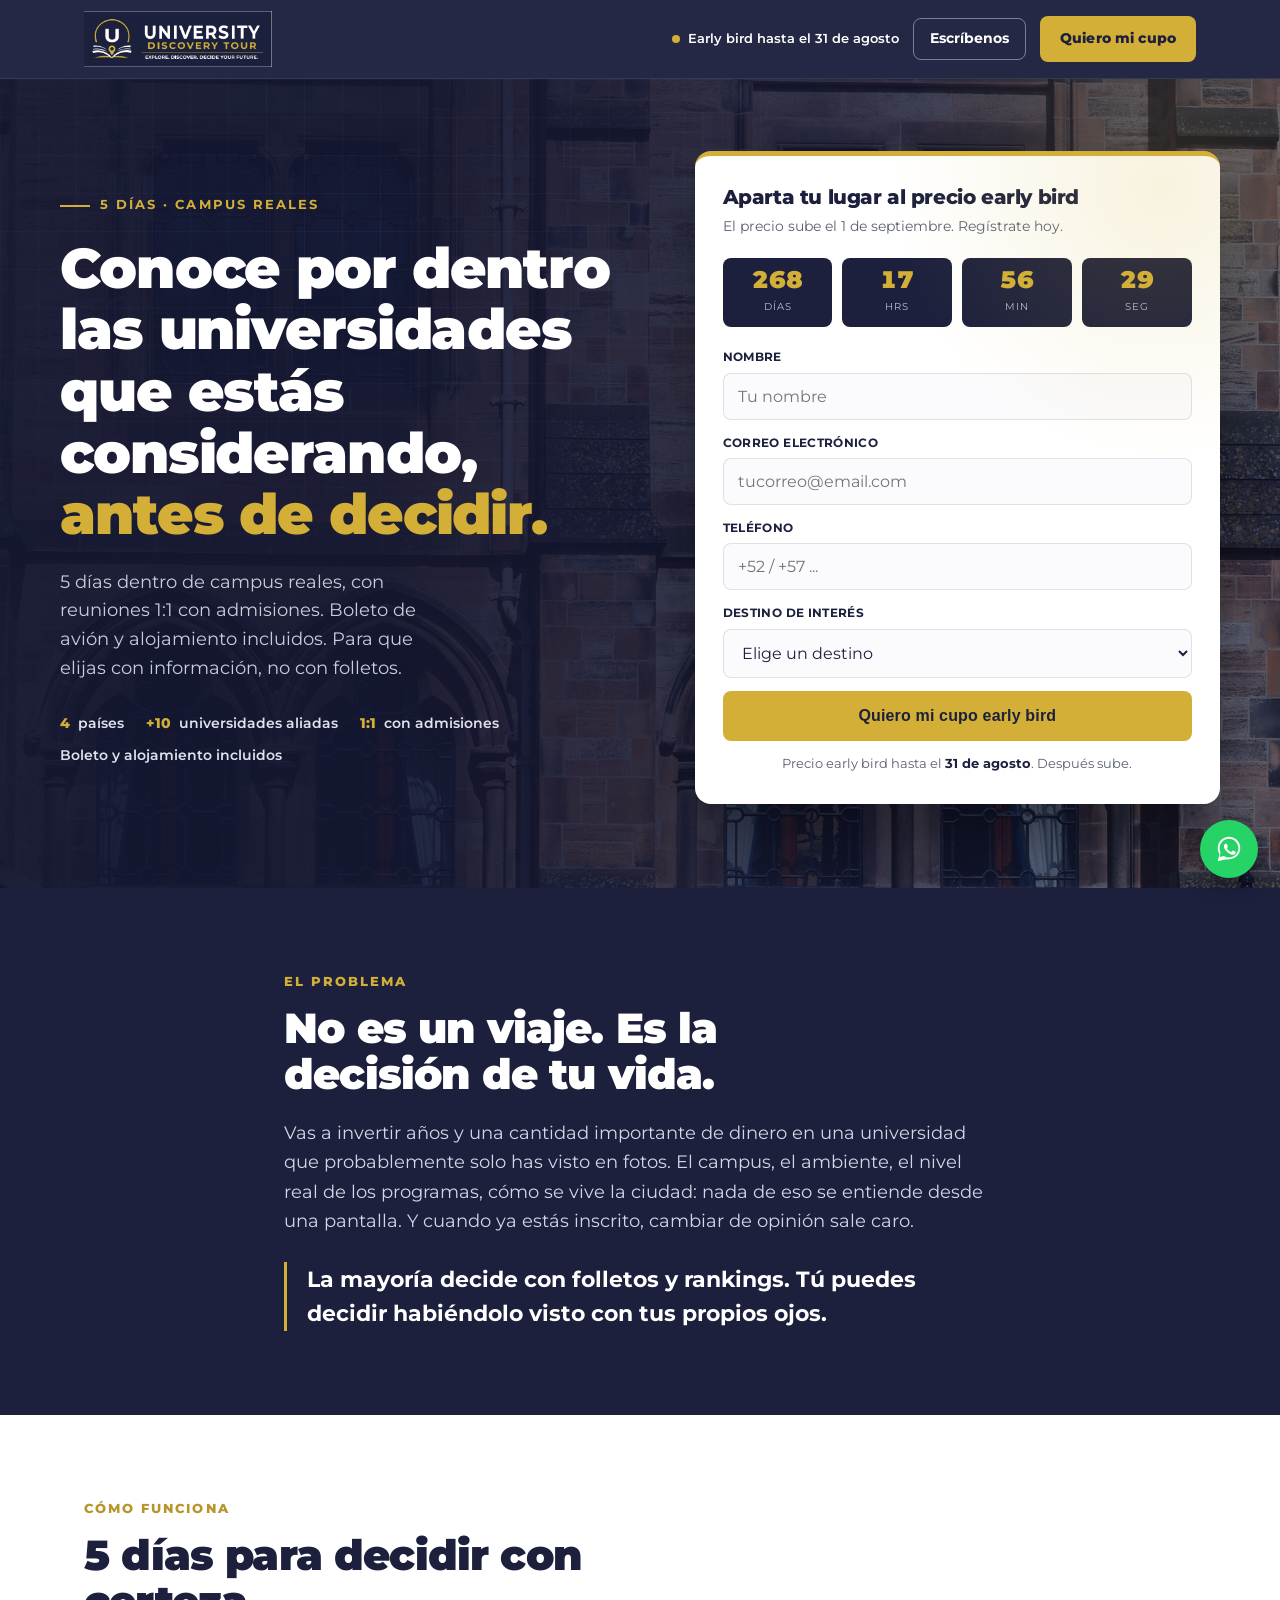
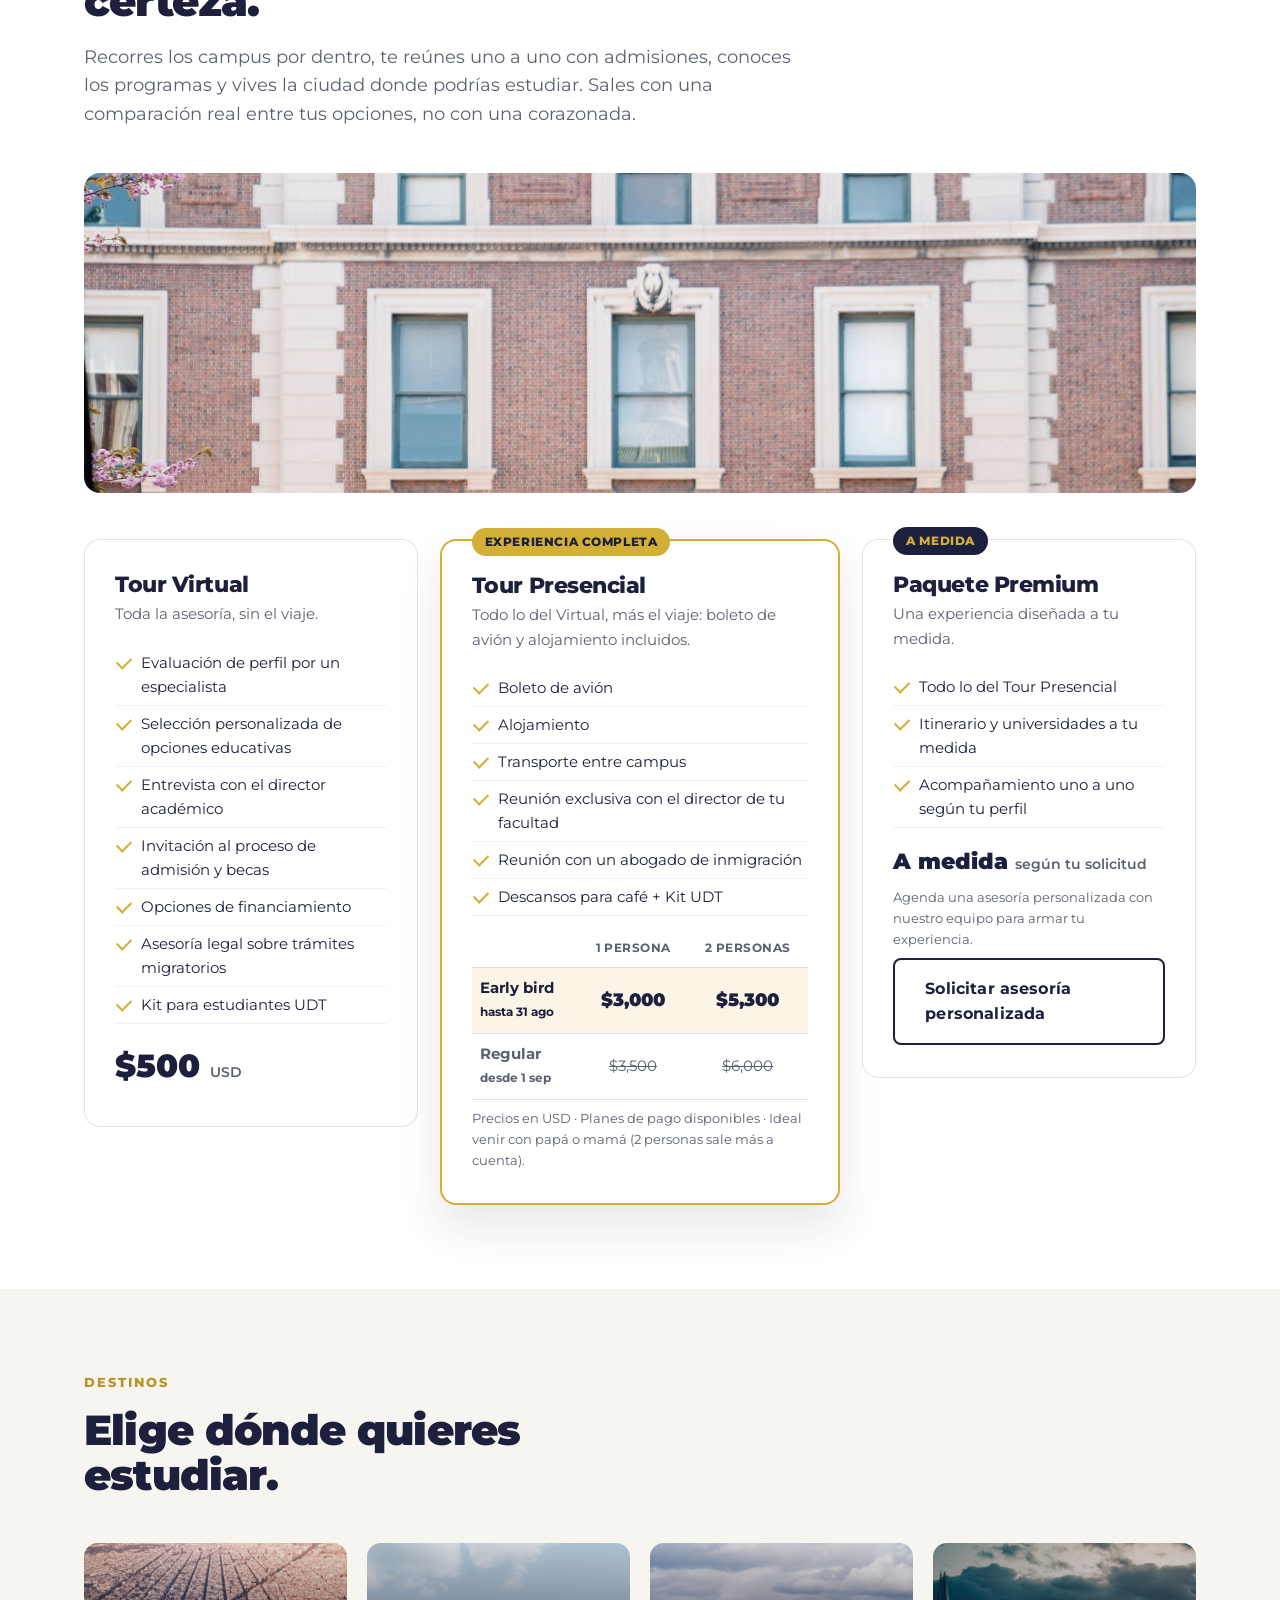
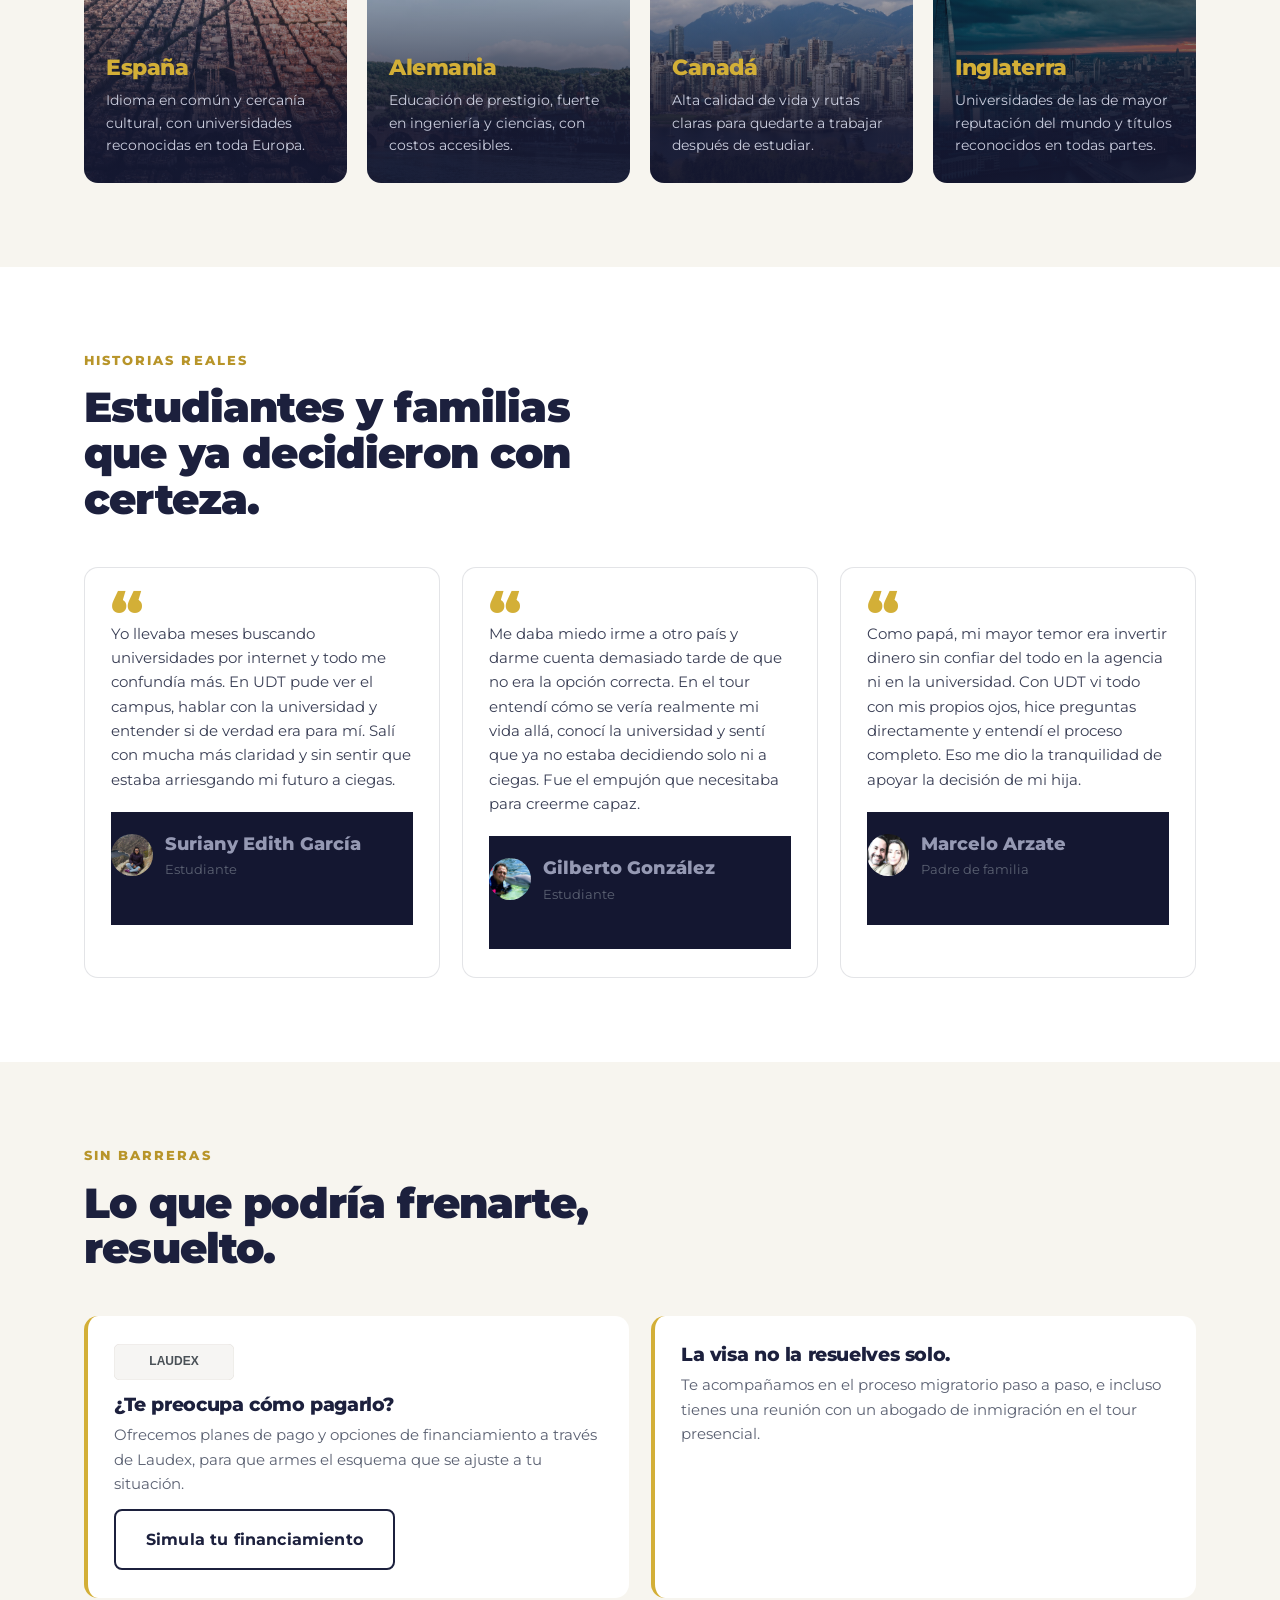
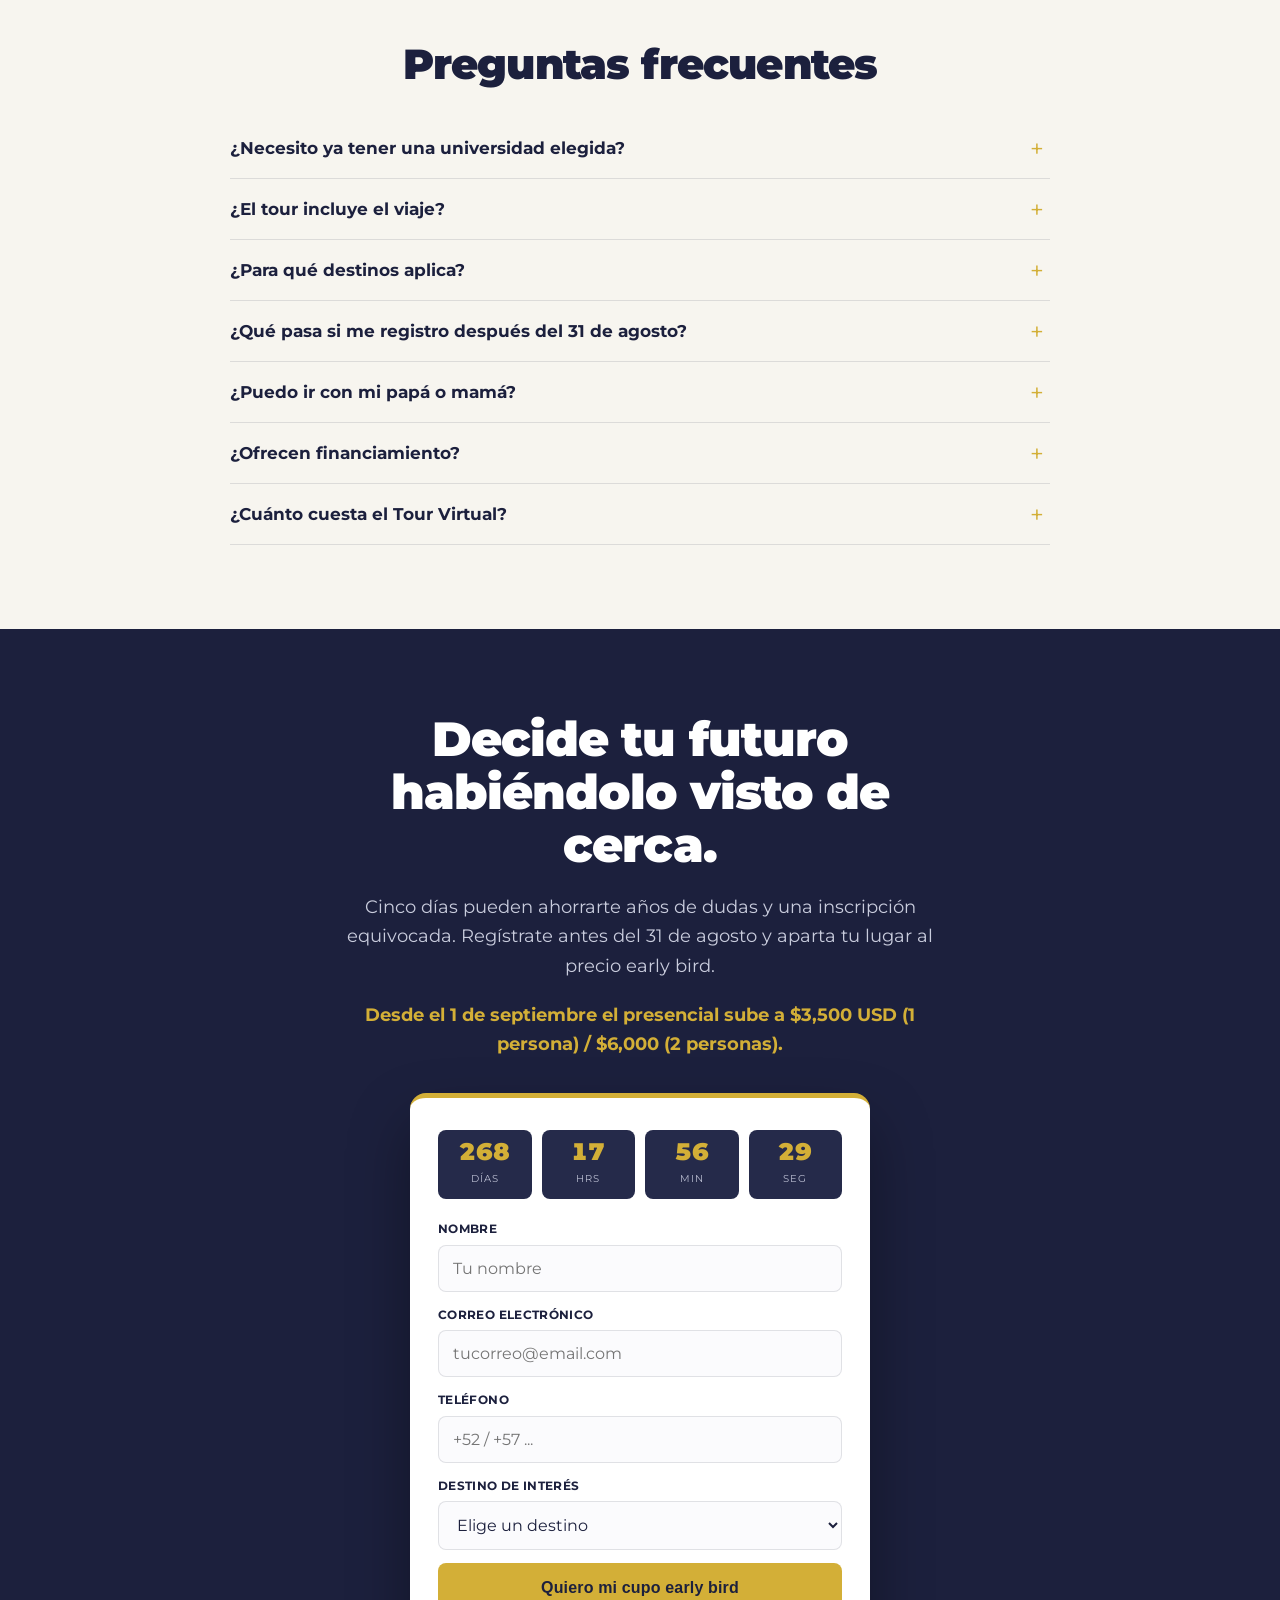
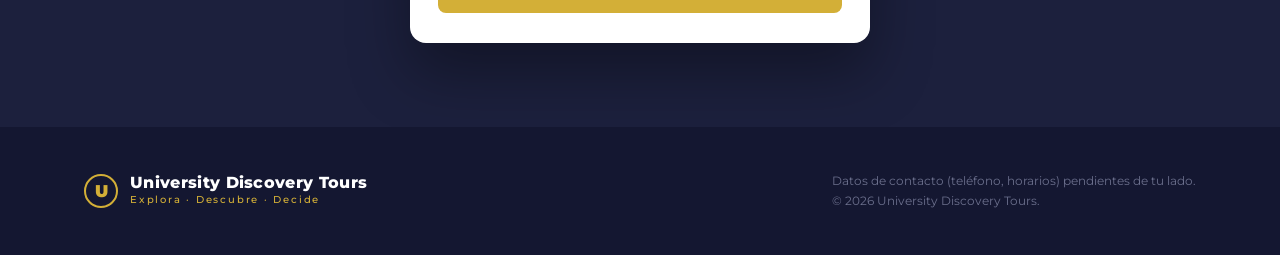
==== commit e50aa008: "Real logo, WhatsApp contact, Laudex calculator, and per-country photos - Header: real UDT logo (asse" ====
--- a/index.html
+++ b/index.html
@@ -4,7 +4,7 @@
 <meta charset="UTF-8">
 <meta name="viewport" content="width=device-width, initial-scale=1.0">
 <title>University Discovery Tours — Conoce tu universidad antes de decidir</title>
-<meta name="description" content="Visita por dentro universidades en el extranjero antes de elegir. 4 días, campus reales, boleto y alojamiento incluidos. Regístrate al early bird hasta el 31 de agosto.">
+<meta name="description" content="Visita por dentro universidades en el extranjero antes de elegir. 5 días, campus reales, boleto y alojamiento incluidos. Regístrate al early bird hasta el 31 de agosto.">
 <link rel="icon" href="assets/img/favicon.png">
 <link rel="preconnect" href="https://fonts.googleapis.com">
 <link rel="preconnect" href="https://fonts.gstatic.com" crossorigin>
@@ -20,11 +20,11 @@
 <header>
   <div class="wrap hd">
     <a href="#top" class="brand">
-      <span class="mk">U</span>
-      <span><b>University Discovery Tours</b><span>Explora · Descubre · Decide</span></span>
+      <img src="assets/img/logo-udt.png" alt="University Discovery Tours" class="brand-logo">
     </a>
     <div class="hd-right">
       <span class="deadline-pill"><i></i>Early bird hasta el 31 de agosto</span>
+      <a href="https://wa.me/525612972014?text=Hola%2C%20quiero%20m%C3%A1s%20informaci%C3%B3n%20sobre%20los%20tours%20de%20UDT" target="_blank" rel="noopener noreferrer" class="hd-ghost">Escríbenos</a>
       <a href="#registro" class="btn">Quiero mi cupo</a>
     </div>
   </div>
@@ -38,9 +38,9 @@
 <section class="hero">
   <div class="wrap hero-grid">
     <div class="reveal in">
-      <span class="eyebrow">4 días · campus reales</span>
+      <span class="eyebrow">5 días · campus reales</span>
       <h1>Conoce por dentro las universidades que estás considerando, <em>antes de decidir.</em></h1>
-      <p class="sub">4 días dentro de campus reales, con reuniones 1:1 con admisiones. Boleto de avión y alojamiento incluidos. Para que elijas con información, no con folletos.</p>
+      <p class="sub">5 días dentro de campus reales, con reuniones 1:1 con admisiones. Boleto de avión y alojamiento incluidos. Para que elijas con información, no con folletos.</p>
       <ul class="trust">
         <li><b>4</b> países</li>
         <li><b>+10</b> universidades aliadas</li>
@@ -127,7 +127,7 @@
     <div class="wrap">
       <div class="reveal">
         <div class="sec-eyebrow">Cómo funciona</div>
-        <h2 class="title" id="modalidades-h2">4 días para decidir con certeza.</h2>
+        <h2 class="title" id="modalidades-h2">5 días para decidir con certeza.</h2>
         <p class="lead">Recorres los campus por dentro, te reúnes uno a uno con admisiones, conoces los programas y vives la ciudad donde podrías estudiar. Sales con una comparación real entre tus opciones, no con una corazonada.</p>
       </div>
 
@@ -198,19 +198,19 @@
         <h2 class="title" id="destinos-h2">Elige dónde quieres estudiar.</h2>
       </div>
       <div class="dgrid reveal">
-        <article class="dcard dcard--photo">
+        <article class="dcard dcard--photo" style="background-image: linear-gradient(180deg, rgba(28, 32, 61, .1) 0%, rgba(20, 23, 49, .92) 78%), url('assets/img/destino-espana.jpg');">
           <h3>España</h3>
           <p>Idioma en común y cercanía cultural, con universidades reconocidas en toda Europa.</p>
         </article>
-        <article class="dcard">
+        <article class="dcard dcard--photo" style="background-image: linear-gradient(180deg, rgba(28, 32, 61, .1) 0%, rgba(20, 23, 49, .92) 78%), url('assets/img/destino-alemania.jpg');">
           <h3>Alemania</h3>
           <p>Educación de prestigio, fuerte en ingeniería y ciencias, con costos accesibles.</p>
         </article>
-        <article class="dcard">
+        <article class="dcard dcard--photo" style="background-image: linear-gradient(180deg, rgba(28, 32, 61, .1) 0%, rgba(20, 23, 49, .92) 78%), url('assets/img/destino-canada.jpg');">
           <h3>Canadá</h3>
           <p>Alta calidad de vida y rutas claras para quedarte a trabajar después de estudiar.</p>
         </article>
-        <article class="dcard">
+        <article class="dcard dcard--photo" style="background-image: linear-gradient(180deg, rgba(28, 32, 61, .1) 0%, rgba(20, 23, 49, .92) 78%), url('assets/img/destino-inglaterra.jpg');">
           <h3>Inglaterra</h3>
           <p>Universidades de las de mayor reputación del mundo y títulos reconocidos en todas partes.</p>
         </article>
@@ -262,6 +262,7 @@
           <img class="ocard__logo" src="assets/img/laudex-logo.svg" alt="Logo Laudex" width="120">
           <h3>¿Te preocupa cómo pagarlo?</h3>
           <p>Ofrecemos planes de pago y opciones de financiamiento a través de Laudex, para que armes el esquema que se ajuste a tu situación.</p>
+          <a href="https://www.laudex.mx/university-discovery-tour" target="_blank" rel="noopener noreferrer" data-laudex-trigger class="btn btn-ghost laudex-trigger">Simula tu financiamiento</a>
         </article>
         <article class="ocard">
           <h3>La visa no la resuelves solo.</h3>
@@ -310,7 +311,7 @@
   <section class="block bg-navy cierre" aria-labelledby="cierre-h2">
     <div class="wrap reveal">
       <h2 id="cierre-h2">Decide tu futuro habiéndolo visto de cerca.</h2>
-      <p>Cuatro días pueden ahorrarte años de dudas y una inscripción equivocada. Regístrate antes del 31 de agosto y aparta tu lugar al precio early bird.</p>
+      <p>Cinco días pueden ahorrarte años de dudas y una inscripción equivocada. Regístrate antes del 31 de agosto y aparta tu lugar al precio early bird.</p>
       <p class="urgbig">Desde el 1 de septiembre el presencial sube a $3,500 USD (1 persona) / $6,000 (2 personas).</p>
 
       <div class="formcard formcard--closing">
@@ -372,59 +373,6 @@
 </footer>
 
 <script src="js/main.js"></script>
-<script>
-(function () {
-  const ENDPOINT = 'https://script.google.com/macros/s/AKfycbyGCGMxoBCrhBmBrAOsipk5oCt4cA3E5HqL6SggofanOU3nlNzYjgJCkIZ_hvViiRTt/exec';
-
-  // Hay dos formularios en la página (hero y cierre) y ambos usan
-  // id="lead-form" a propósito, así que se enganchan los dos con
-  // querySelectorAll (getElementById solo encontraría el primero).
-  const forms = document.querySelectorAll('#lead-form');
-
-  forms.forEach(function (form) {
-    const status = form.querySelector('#form-status');
-    if (!status) return;
-
-    form.addEventListener('submit', async function (ev) {
-      ev.preventDefault();
-      const btn = form.querySelector('[type="submit"]');
-      const textoOriginal = btn ? btn.textContent : '';
-      if (btn) { btn.disabled = true; btn.textContent = 'Enviando…'; }
-
-      // Cuerpo urlencoded: evita el preflight CORS que Apps Script no sabe responder.
-      const datos = new URLSearchParams(new FormData(form));
-
-      // Captura de UTMs desde la URL actual; si no trae ninguna, se
-      // respeta lo que ya haya en los campos ocultos (persistido por
-      // main.js desde el aterrizaje original con pauta).
-      const qs = new URLSearchParams(location.search);
-      ['utm_source', 'utm_medium', 'utm_campaign', 'utm_content', 'utm_term']
-        .forEach(function (k) { datos.set(k, qs.get(k) || datos.get(k) || ''); });
-      datos.set('pagina', location.href);
-
-      try {
-        const res  = await fetch(ENDPOINT, { method: 'POST', body: datos });
-        const json = await res.json();
-        if (json.result !== 'ok') throw new Error(json.message || 'Error');
-
-        form.reset();
-        status.style.display = 'block';
-        status.style.color = '#1C203D';
-        status.textContent = '¡Listo! Recibimos tus datos. Te contactamos en menos de 24 horas hábiles.';
-
-        window.dataLayer = window.dataLayer || [];
-        window.dataLayer.push({ event: 'lead_form_submit', modalidad: datos.get('modalidad') || '' });
-
-      } catch (err) {
-        status.style.display = 'block';
-        status.style.color = '#b00020';
-        status.innerHTML = 'No pudimos enviar tu solicitud. Escríbenos por WhatsApp al <a href="https://wa.me/525613049262">+52 561 304 9262</a>.';
-      } finally {
-        if (btn) { btn.disabled = false; btn.textContent = textoOriginal; }
-      }
-    });
-  });
-})();
-</script>
+<script src="js/form-submit.js"></script>
 </body>
 </html>
--- a/css/style.css
+++ b/css/style.css
@@ -69,7 +69,7 @@
   border-bottom: 1px solid rgba(255, 255, 255, .08);
 }
 
-.hd { display: flex; align-items: center; justify-content: space-between; height: 66px; }
+.hd { display: flex; align-items: center; justify-content: space-between; height: 78px; }
 .brand { display: flex; align-items: center; gap: 12px; color: #fff; text-decoration: none; }
 .brand .mk {
   width: 34px; height: 34px; border: 2px solid var(--gold); border-radius: 50%;
@@ -78,11 +78,78 @@
 }
 .brand b { font-weight: 800; font-size: 1rem; letter-spacing: .02em; line-height: 1.05; display: block; }
 .brand span > span { display: block; font-weight: 500; font-size: .62rem; letter-spacing: .18em; color: var(--gold); }
-.hd-right { display: flex; align-items: center; gap: 18px; }
+.brand-logo { height: 56px; width: auto; display: block; }
+.hd-right { display: flex; align-items: center; gap: 14px; }
 .deadline-pill { color: #fff; font-size: .8rem; font-weight: 600; display: flex; align-items: center; gap: 8px; }
 .deadline-pill i { width: 8px; height: 8px; background: var(--gold); border-radius: 50%; display: inline-block; animation: pulse 1.8s infinite; }
 @keyframes pulse { 0%, 100% { opacity: 1; } 50% { opacity: .35; } }
 .hd .btn { padding: 11px 20px; font-size: .9rem; }
+.hd-ghost {
+  display: inline-flex; align-items: center; gap: 6px; background: transparent; color: #fff;
+  border: 1.5px solid rgba(255, 255, 255, .4); padding: 9px 16px; font-size: .85rem; font-weight: 700;
+  border-radius: 8px; text-decoration: none; transition: border-color .15s ease, background .15s ease;
+}
+.hd-ghost:hover { border-color: var(--gold); background: rgba(255, 255, 255, .06); }
+
+/* ---------- Botón flotante de WhatsApp (inyectado por js/main.js) ---------- */
+
+.wa-float {
+  position: fixed; right: 22px; bottom: 22px; z-index: 60;
+  width: 58px; height: 58px; border-radius: 50%;
+  background: #25D366; display: grid; place-items: center;
+  box-shadow: 0 8px 20px rgba(0, 0, 0, .28);
+  text-decoration: none; animation: wa-pulse 2.4s ease-in-out infinite;
+  transition: transform .15s ease;
+}
+.wa-float:hover { transform: scale(1.07); }
+.wa-float svg { width: 30px; height: 30px; display: block; }
+
+@keyframes wa-pulse {
+  0%, 100% { box-shadow: 0 8px 20px rgba(0, 0, 0, .28), 0 0 0 0 rgba(37, 211, 102, .45); }
+  50% { box-shadow: 0 8px 20px rgba(0, 0, 0, .28), 0 0 0 10px rgba(37, 211, 102, 0); }
+}
+
+@media (max-width: 540px) {
+  .wa-float { right: 16px; bottom: 16px; width: 52px; height: 52px; }
+  .wa-float svg { width: 26px; height: 26px; }
+}
+
+/* ---------- Modal calculadora Laudex (inyectado por js/main.js) ---------- */
+
+.laudex-trigger { display: inline-flex; margin-top: 12px; }
+
+.modal-overlay {
+  position: fixed; inset: 0; z-index: 100; background: rgba(20, 23, 49, .72);
+  display: flex; align-items: center; justify-content: center; padding: 24px;
+  opacity: 0; pointer-events: none; transition: opacity .2s ease;
+}
+.modal-overlay.open { opacity: 1; pointer-events: auto; }
+
+.modal-box {
+  position: relative; width: 100%; max-width: 1100px; height: 95vh; max-height: 980px;
+  background: #fff; border-radius: 16px; overflow: hidden; box-shadow: 0 30px 70px rgba(0, 0, 0, .4);
+  display: flex; flex-direction: column;
+  transform: translateY(16px); transition: transform .2s ease;
+}
+.modal-overlay.open .modal-box { transform: translateY(0); }
+
+.modal-head {
+  display: flex; align-items: center; justify-content: space-between;
+  padding: 16px 20px; border-bottom: 1px solid var(--line); background: var(--cream);
+}
+.modal-head p { margin: 0; font-size: .85rem; color: var(--muted); padding-right: 16px; }
+.modal-close {
+  flex-shrink: 0; width: 32px; height: 32px; border-radius: 50%; border: none;
+  background: var(--navy); color: #fff; font-size: 1.1rem; font-weight: 700; cursor: pointer;
+  display: grid; place-items: center; line-height: 1;
+}
+.modal-close:hover { background: var(--gold-deep); }
+.modal-box iframe { flex: 1; width: 100%; border: 0; }
+
+@media (max-width: 640px) {
+  .modal-overlay { padding: 0; }
+  .modal-box { max-width: none; width: 100%; height: 100vh; max-height: none; border-radius: 0; }
+}
 
 /* ---------- Hero ---------- */
 
@@ -228,11 +295,48 @@
 
 .dcard--photo {
   min-height: 240px; display: flex; flex-direction: column; justify-content: flex-end;
-  background:
-    linear-gradient(180deg, rgba(28, 32, 61, .1) 0%, rgba(20, 23, 49, .92) 78%),
-    url('../assets/img/destino-espana.jpg') center / cover no-repeat;
+  background-size: cover; background-position: center; background-repeat: no-repeat;
 }
 .dcard--photo:after { display: none; }
+
+/* variante de 3 columnas (en vez de 4) para grillas de destino único,
+   ej. las 3 universidades aliadas de la landing de Alemania */
+@media (min-width: 780px) {
+  .dgrid--3 { grid-template-columns: repeat(3, 1fr); }
+}
+
+/* ---------- Itinerario día por día (landings con desglose propio) ---------- */
+
+.itin-grid {
+  display: grid;
+  gap: 20px;
+  grid-template-columns: 1fr;
+  margin: 32px 0 46px;
+}
+
+@media (min-width: 700px) {
+  .itin-grid { grid-template-columns: repeat(3, 1fr); }
+}
+
+.itin-card {
+  background: #fff;
+  border: 1px solid var(--line);
+  border-radius: 16px;
+  padding: 28px 26px;
+}
+
+.itin-card .itin-day {
+  display: inline-block;
+  font-weight: 800;
+  color: var(--gold-deep);
+  font-size: .78rem;
+  text-transform: uppercase;
+  letter-spacing: .08em;
+  margin-bottom: 10px;
+}
+
+.itin-card h3 { font-size: 1.15rem; font-weight: 800; margin-bottom: 8px; }
+.itin-card p { color: var(--muted); font-size: .92rem; margin: 0; }
 
 /* testimonios */
 .tgrid { display: grid; grid-template-columns: repeat(3, 1fr); gap: 22px; margin-top: 44px; }
@@ -241,7 +345,7 @@
 .tcard p { font-size: .95rem; color: #3a3f55; margin-bottom: 20px; }
 .tcard .who { display: flex; align-items: center; gap: 12px; border-top: 1px solid var(--line); padding-top: 16px; }
 .tcard .av { width: 42px; height: 42px; border-radius: 50%; object-fit: cover; flex-shrink: 0; }
-.tcard .who b { display: block; font-size: .95rem; font-style: normal; }
+.tcard .who b { display: block; font-size: 1.15rem; font-weight: 800; font-style: normal; }
 .tcard .who small { color: var(--muted); font-size: .8rem; }
 
 /* objeciones + faq */
@@ -292,6 +396,11 @@
   .hd-right .deadline-pill { display: none; }
 }
 
+@media (max-width: 640px) {
+  .hd-right .hd-ghost { display: none; }
+  .brand-logo { height: 44px; }
+}
+
 @media (max-width: 540px) {
   .dgrid { grid-template-columns: 1fr; }
   .hd .btn { padding: 9px 14px; font-size: .82rem; }
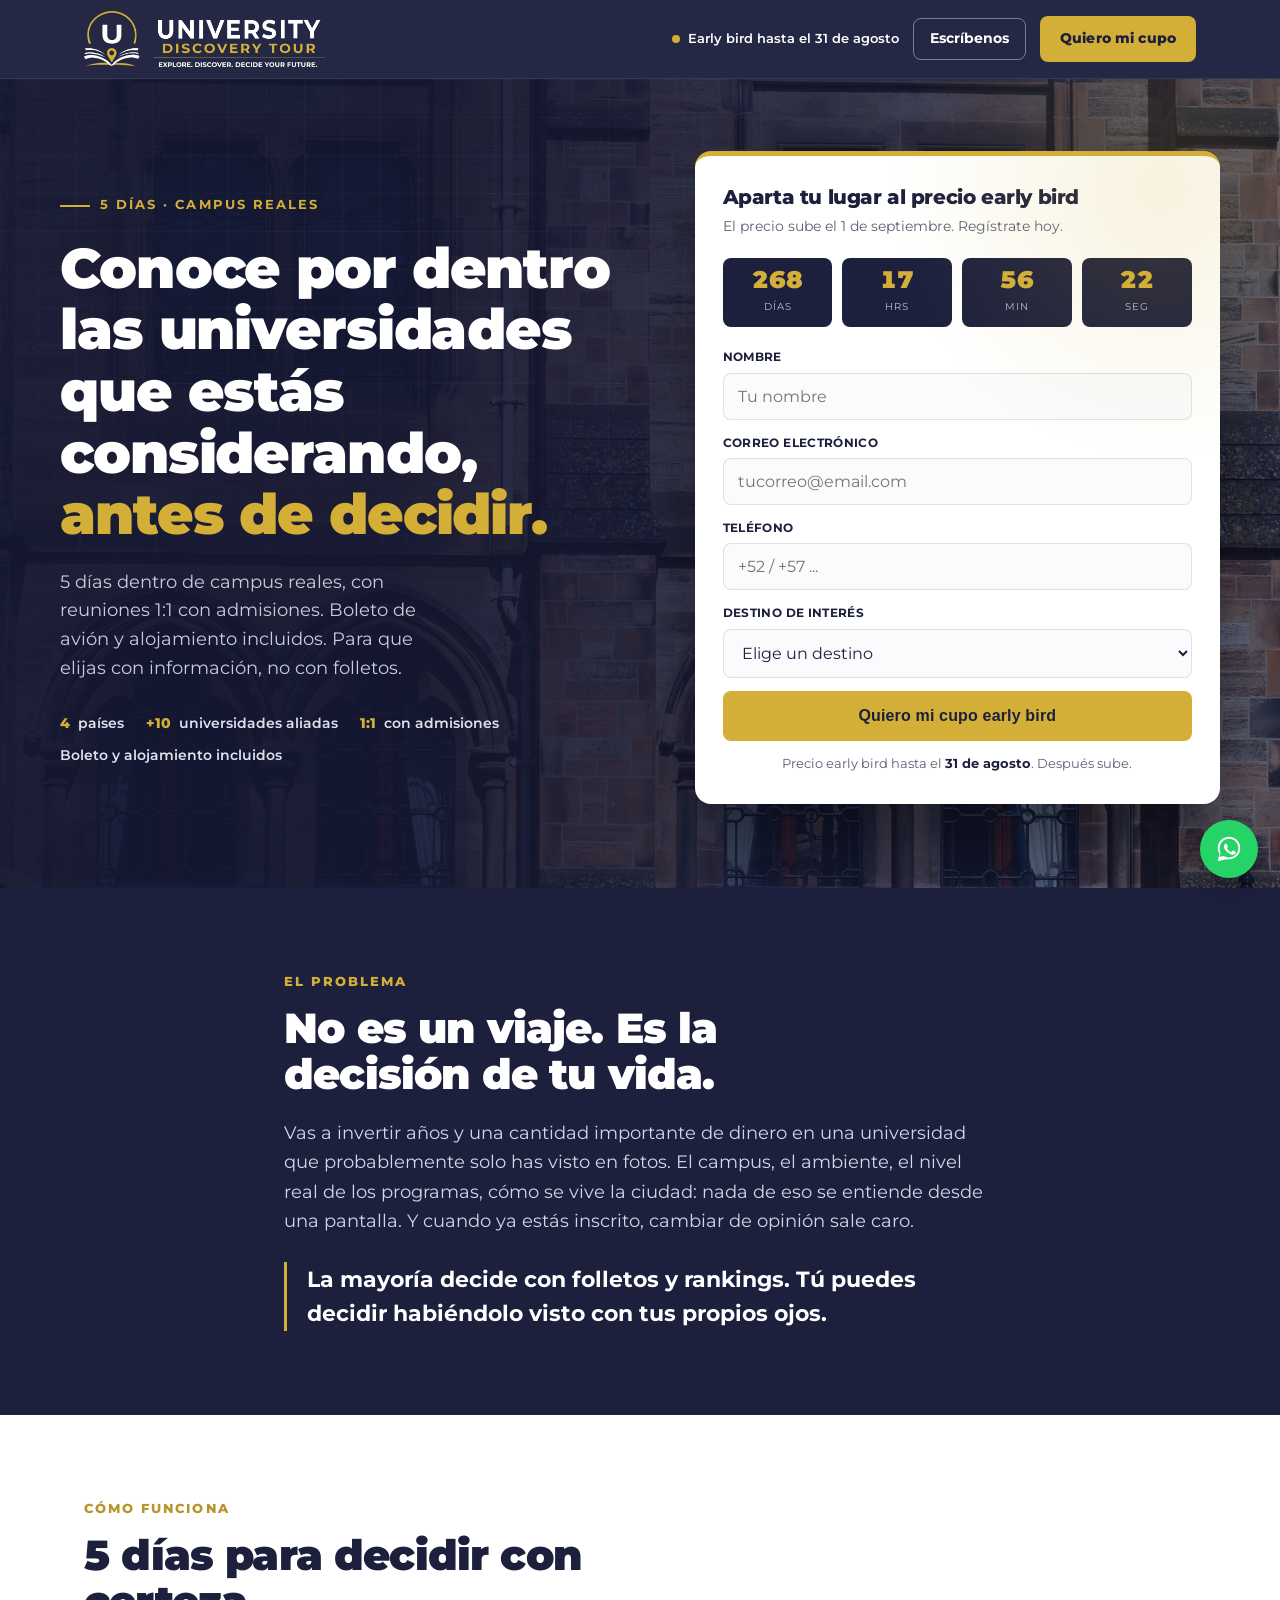
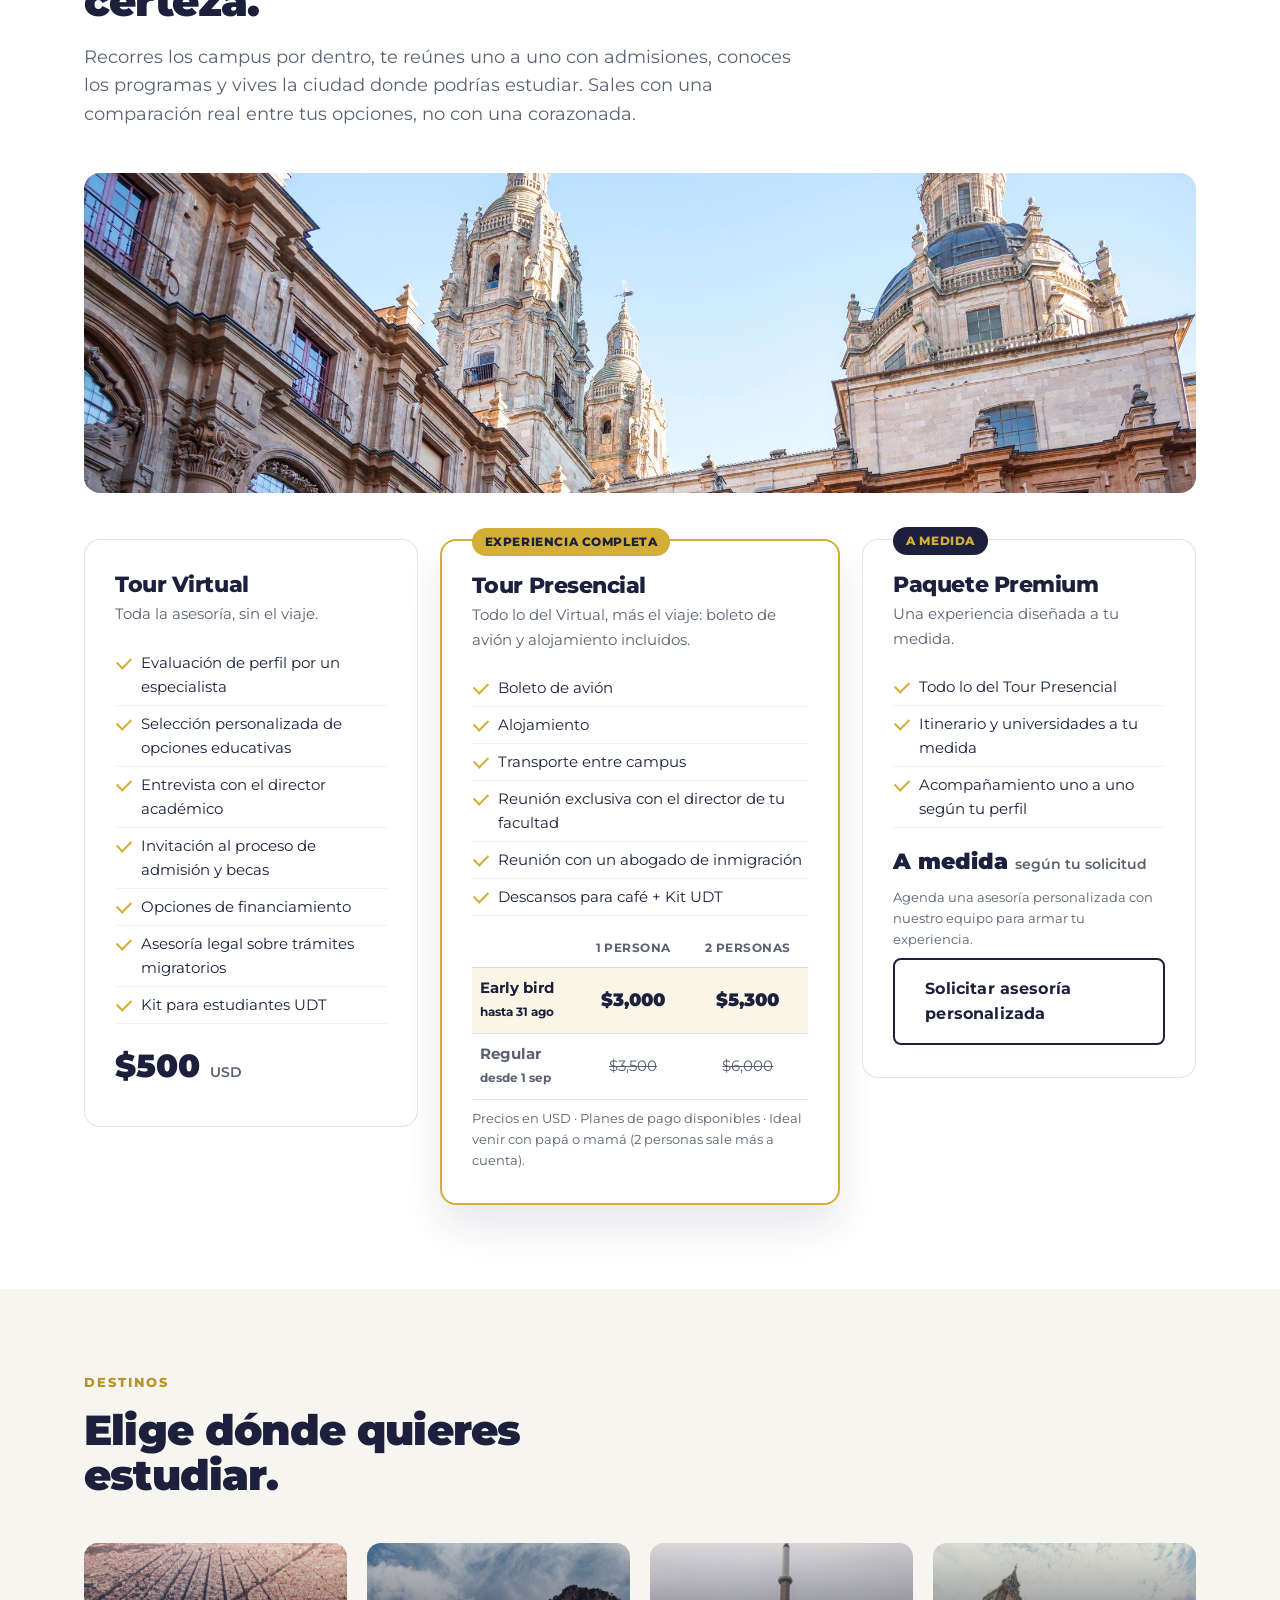
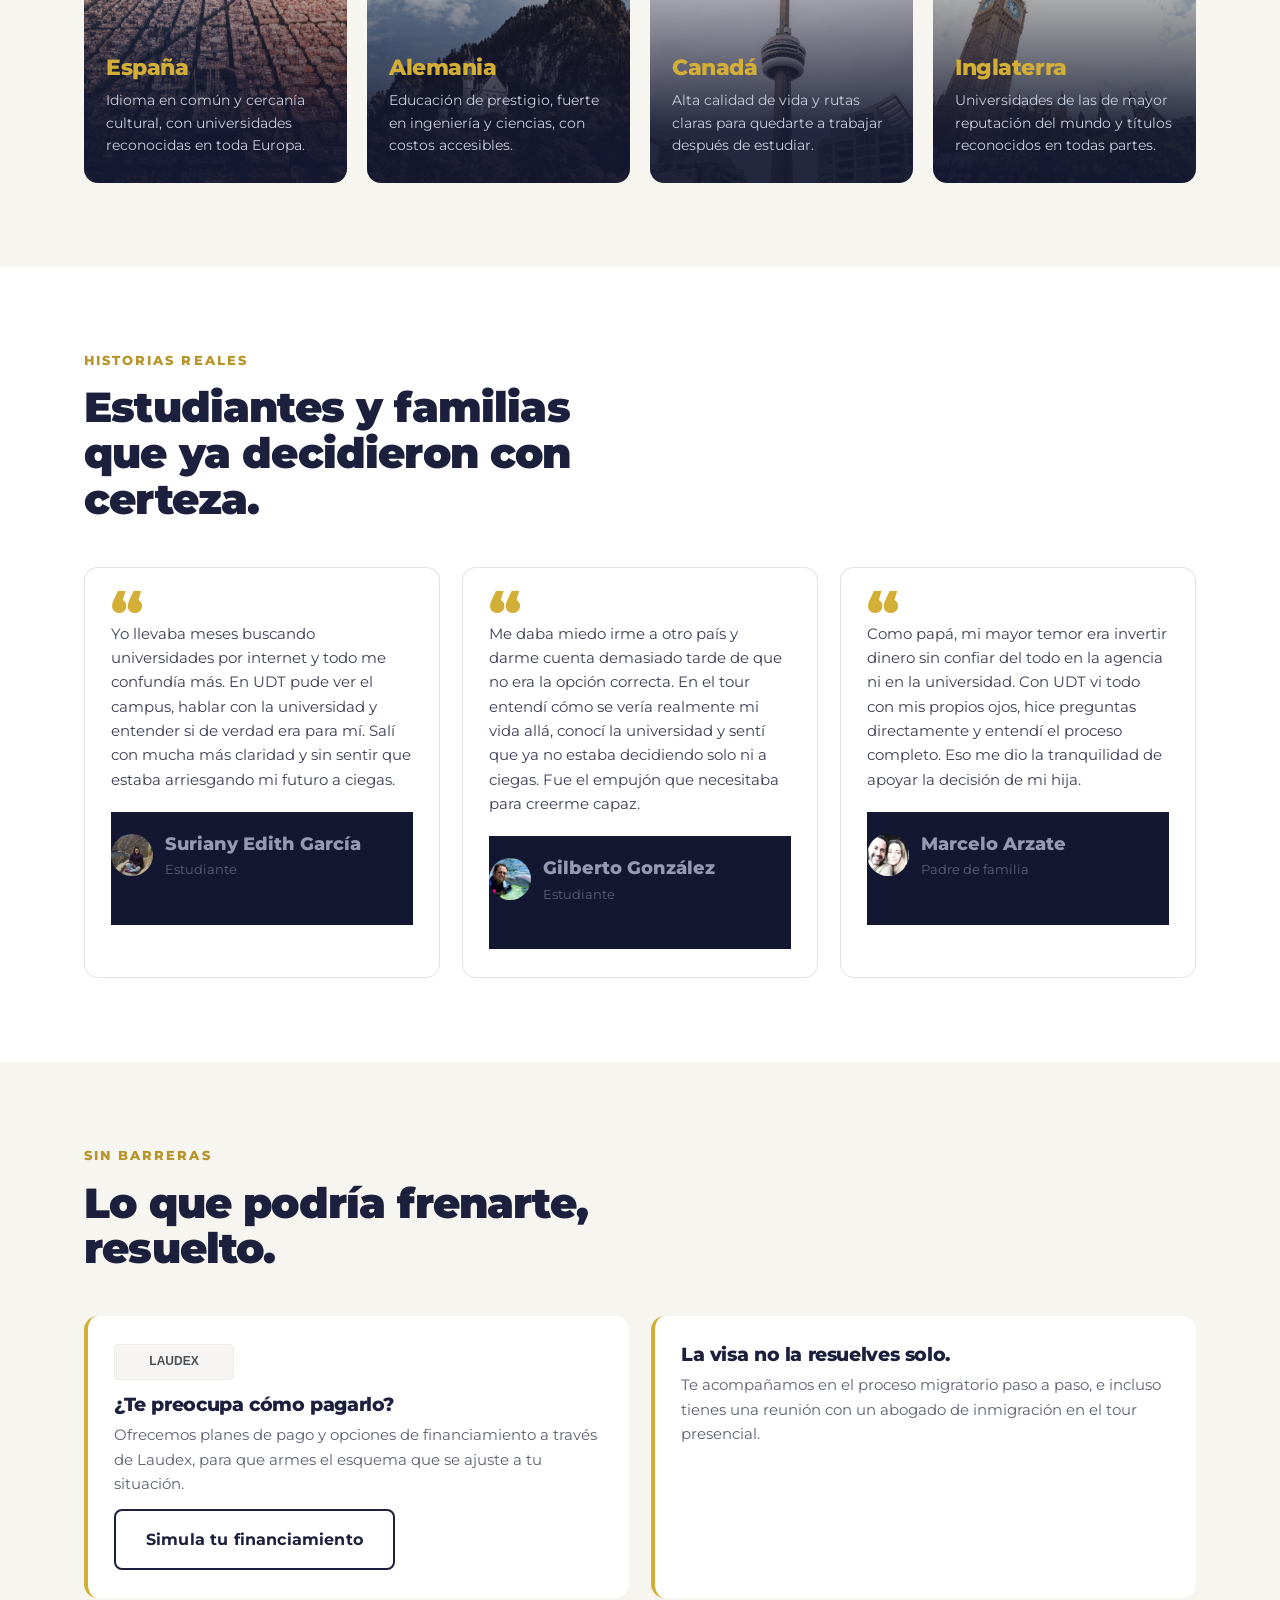
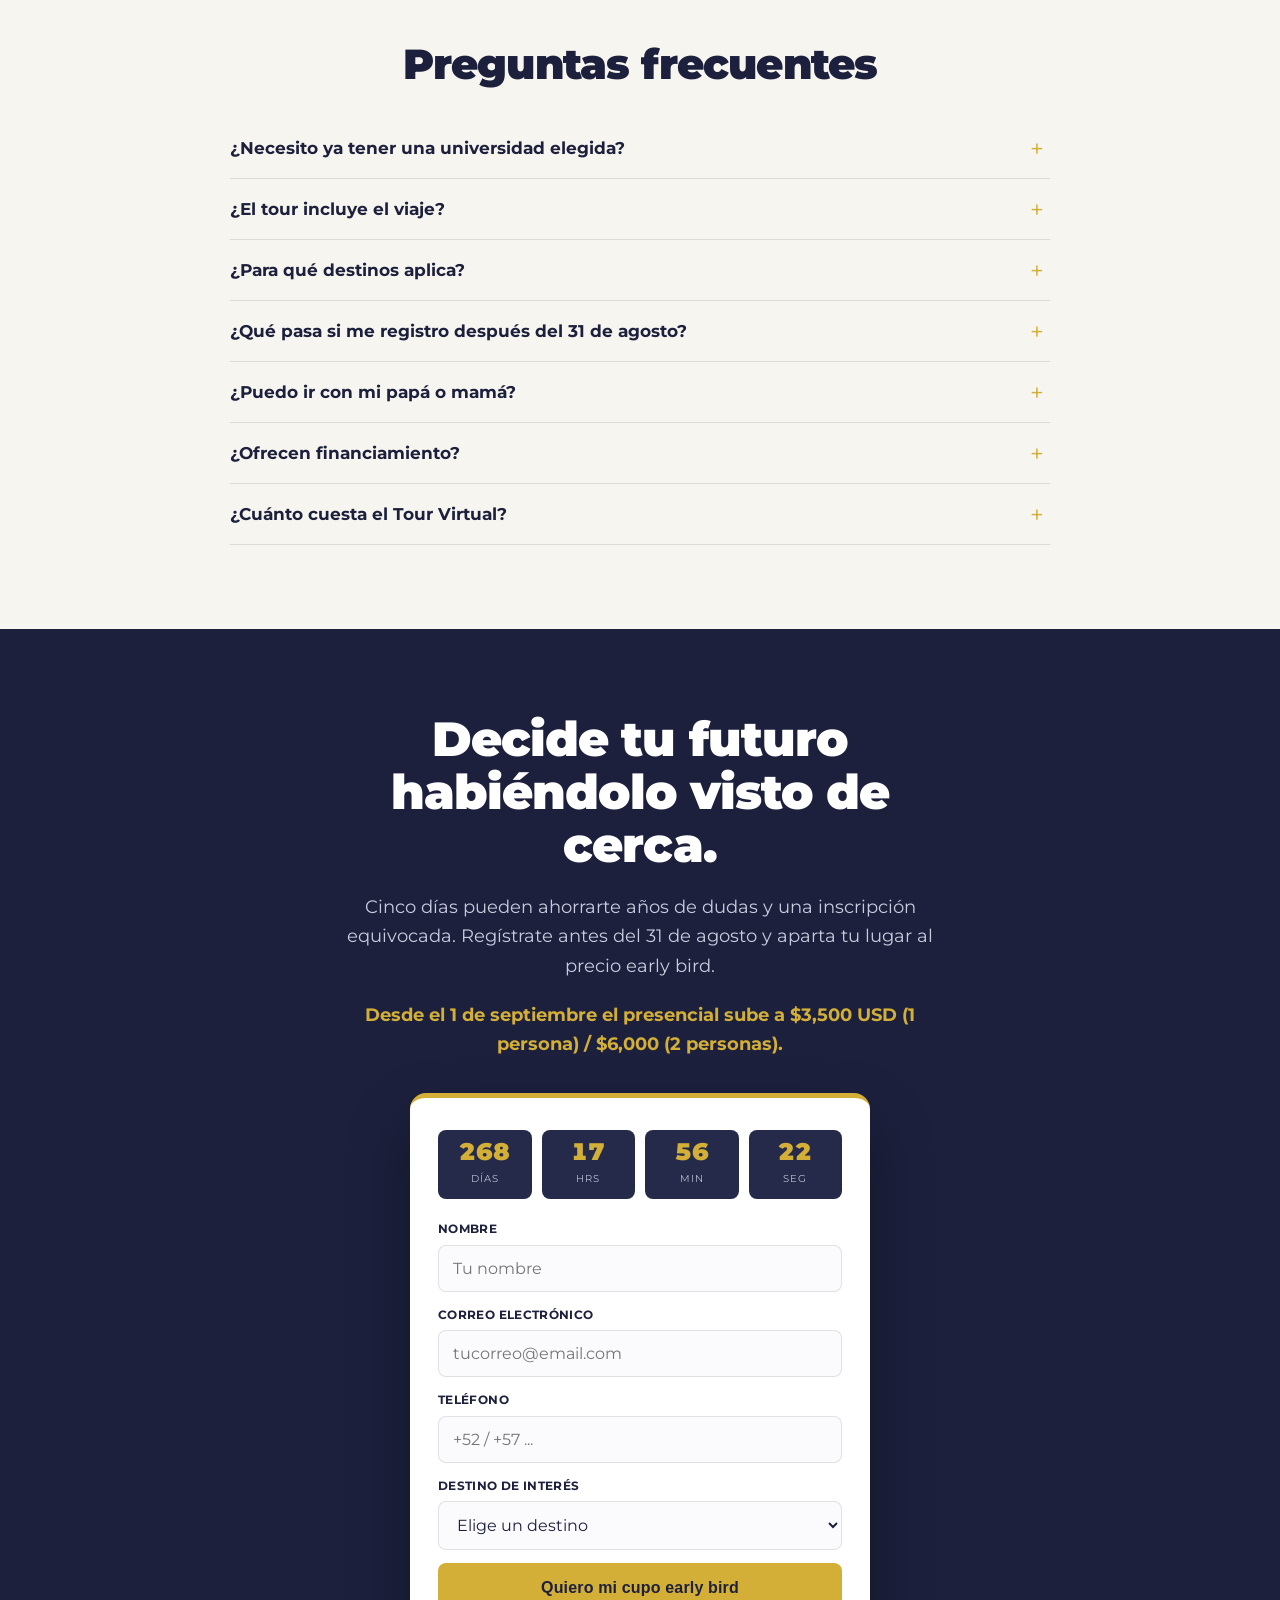
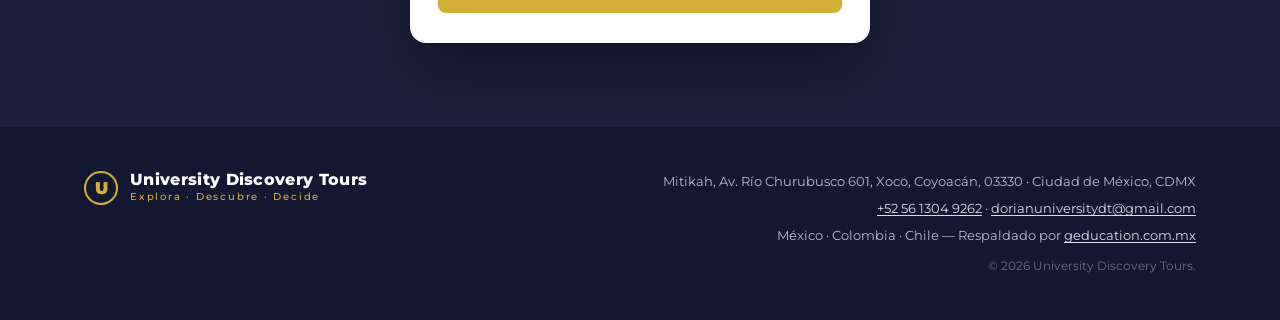
==== commit 1b915d72: "Final logo, favicon, iconic destination photos, and real footer contact - Header logo: installed the" ====
--- a/index.html
+++ b/index.html
@@ -132,7 +132,7 @@
       </div>
 
       <div class="section-photo reveal">
-        <img src="assets/img/estudiantes-campus.jpg" alt="Estudiantes caminando frente a un edificio universitario" loading="lazy">
+        <img src="assets/img/universidad-espana.jpg" alt="Fachada histórica de la Universidad de Salamanca, España" loading="lazy">
       </div>
 
       <div class="mods reveal">
@@ -368,7 +368,12 @@
 <footer>
   <div class="wrap ft">
     <a href="#top" class="brand"><span class="mk">U</span><span><b>University Discovery Tours</b><span>Explora · Descubre · Decide</span></span></a>
-    <div class="ft-note">Datos de contacto (teléfono, horarios) pendientes de tu lado.<br>© <span id="year"></span> University Discovery Tours.</div>
+    <div class="ft-info">
+      <p class="ft-line">Mitikah, Av. Río Churubusco 601, Xoco, Coyoacán, 03330 · Ciudad de México, CDMX</p>
+      <p class="ft-line"><a href="tel:+525613049262">+52 56 1304 9262</a> · <a href="mailto:dorianuniversitydt@gmail.com">dorianuniversitydt@gmail.com</a></p>
+      <p class="ft-line">México · Colombia · Chile — Respaldado por <a href="https://geducation.com.mx/" target="_blank" rel="noopener noreferrer">geducation.com.mx</a></p>
+      <p class="ft-copy">© <span id="year"></span> University Discovery Tours.</p>
+    </div>
   </div>
 </footer>
 
--- a/css/style.css
+++ b/css/style.css
@@ -379,9 +379,19 @@
 
 /* footer */
 footer { background: var(--navy-3); color: #9599b3; padding: 44px 0; font-size: .86rem; }
-.ft { display: flex; justify-content: space-between; flex-wrap: wrap; gap: 20px; align-items: center; }
+.ft { display: flex; justify-content: space-between; flex-wrap: wrap; gap: 28px; align-items: flex-start; }
 .ft .brand b { color: #fff; }
 .ft-note { font-size: .78rem; color: #6b6f8c; }
+.ft-info { text-align: right; }
+.ft-line { margin: 0 0 6px; font-size: .82rem; color: #b9bcd0; }
+.ft-line a { color: #d9dbe8; text-decoration: underline; text-underline-offset: 2px; }
+.ft-line a:hover { color: var(--gold); }
+.ft-copy { margin-top: 10px; font-size: .78rem; color: #6b6f8c; }
+
+@media (max-width: 640px) {
+  .ft { flex-direction: column; }
+  .ft-info { text-align: left; }
+}
 
 /* reveal on scroll */
 .reveal { opacity: 0; transform: translateY(24px); transition: opacity .7s ease, transform .7s ease; }
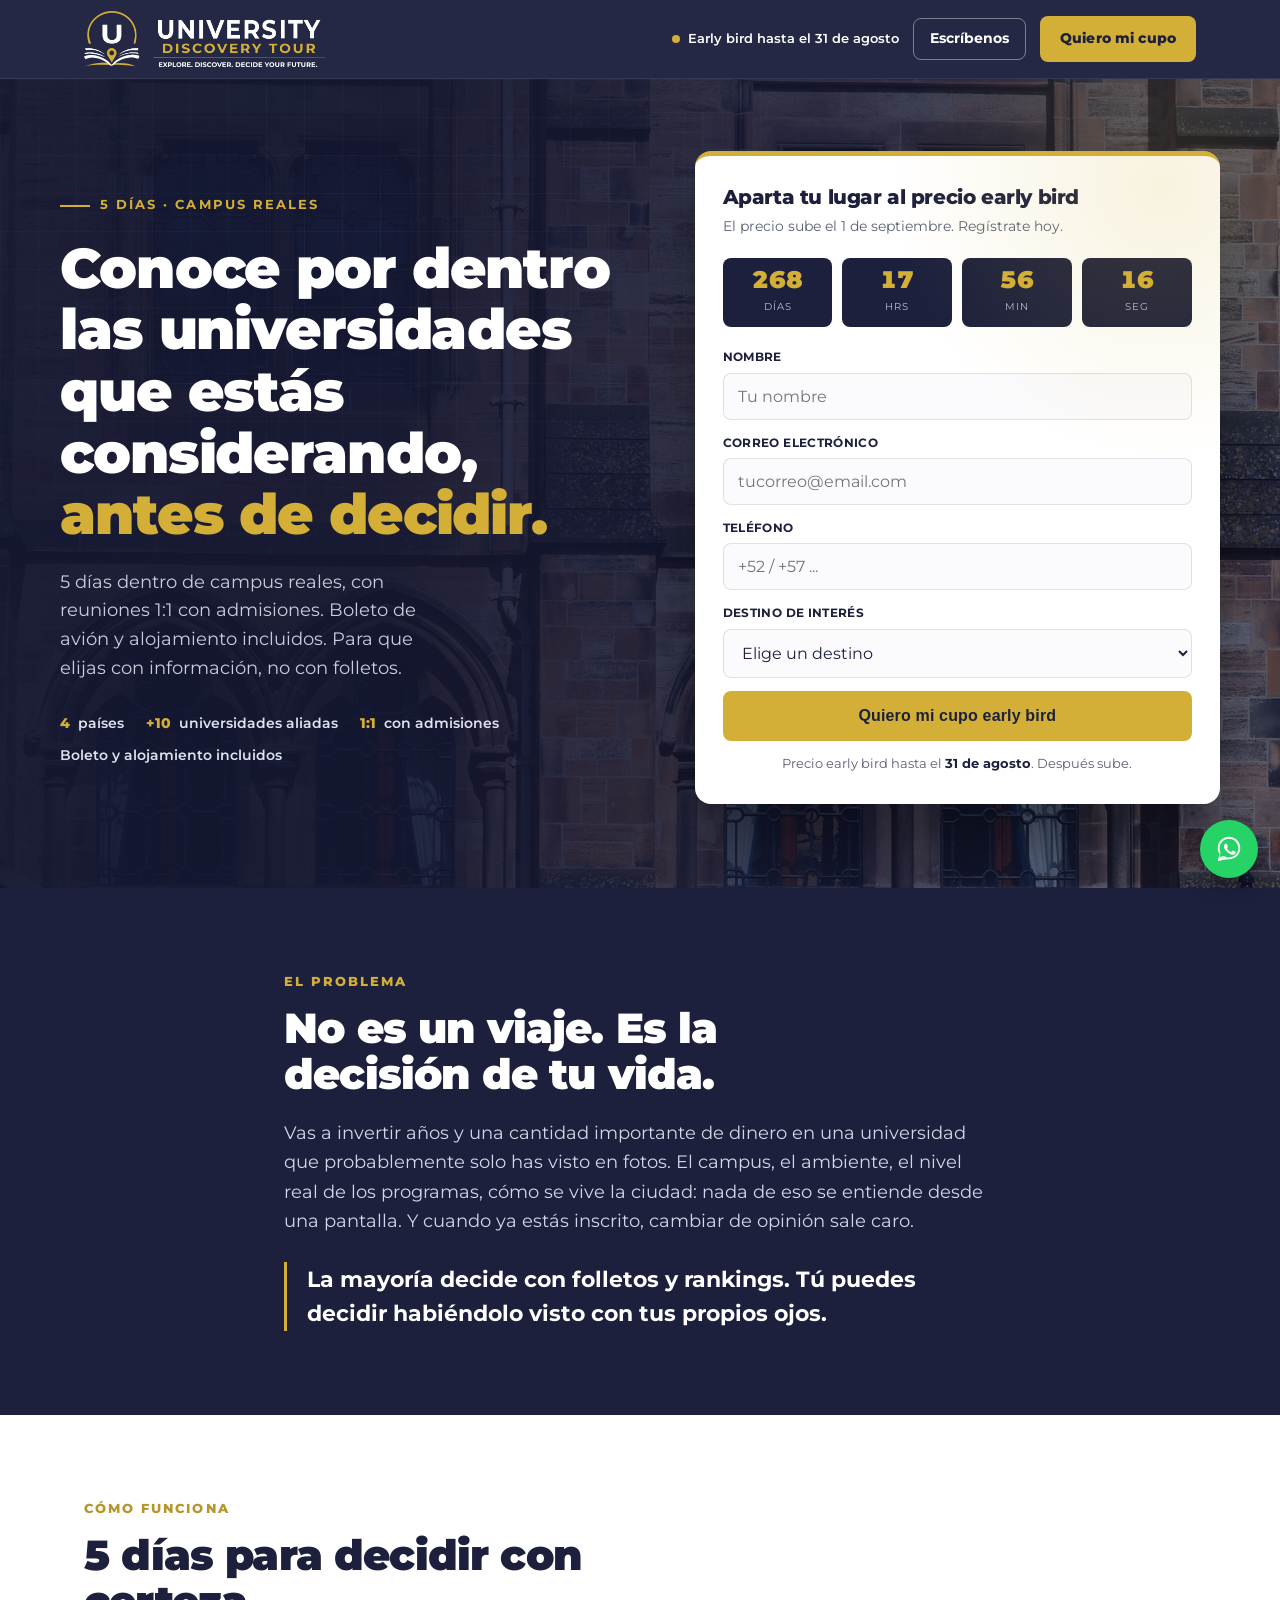
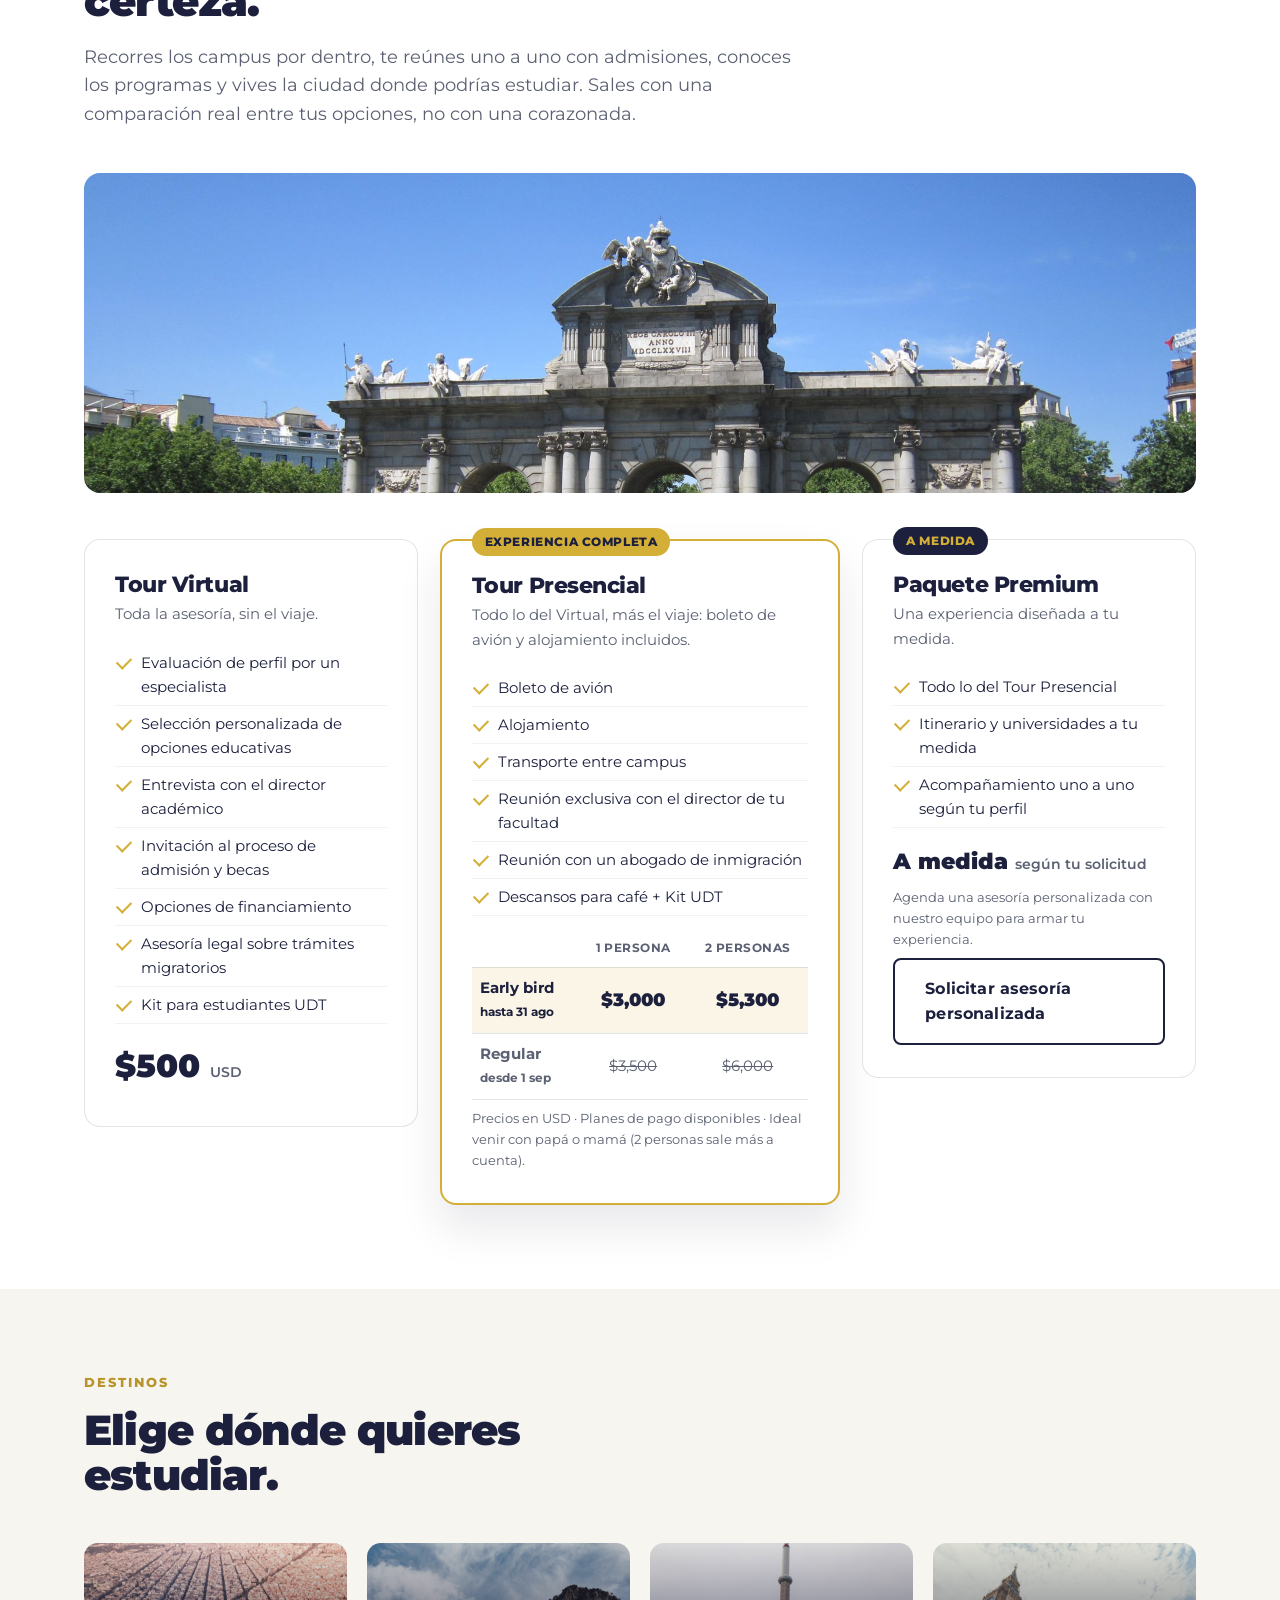
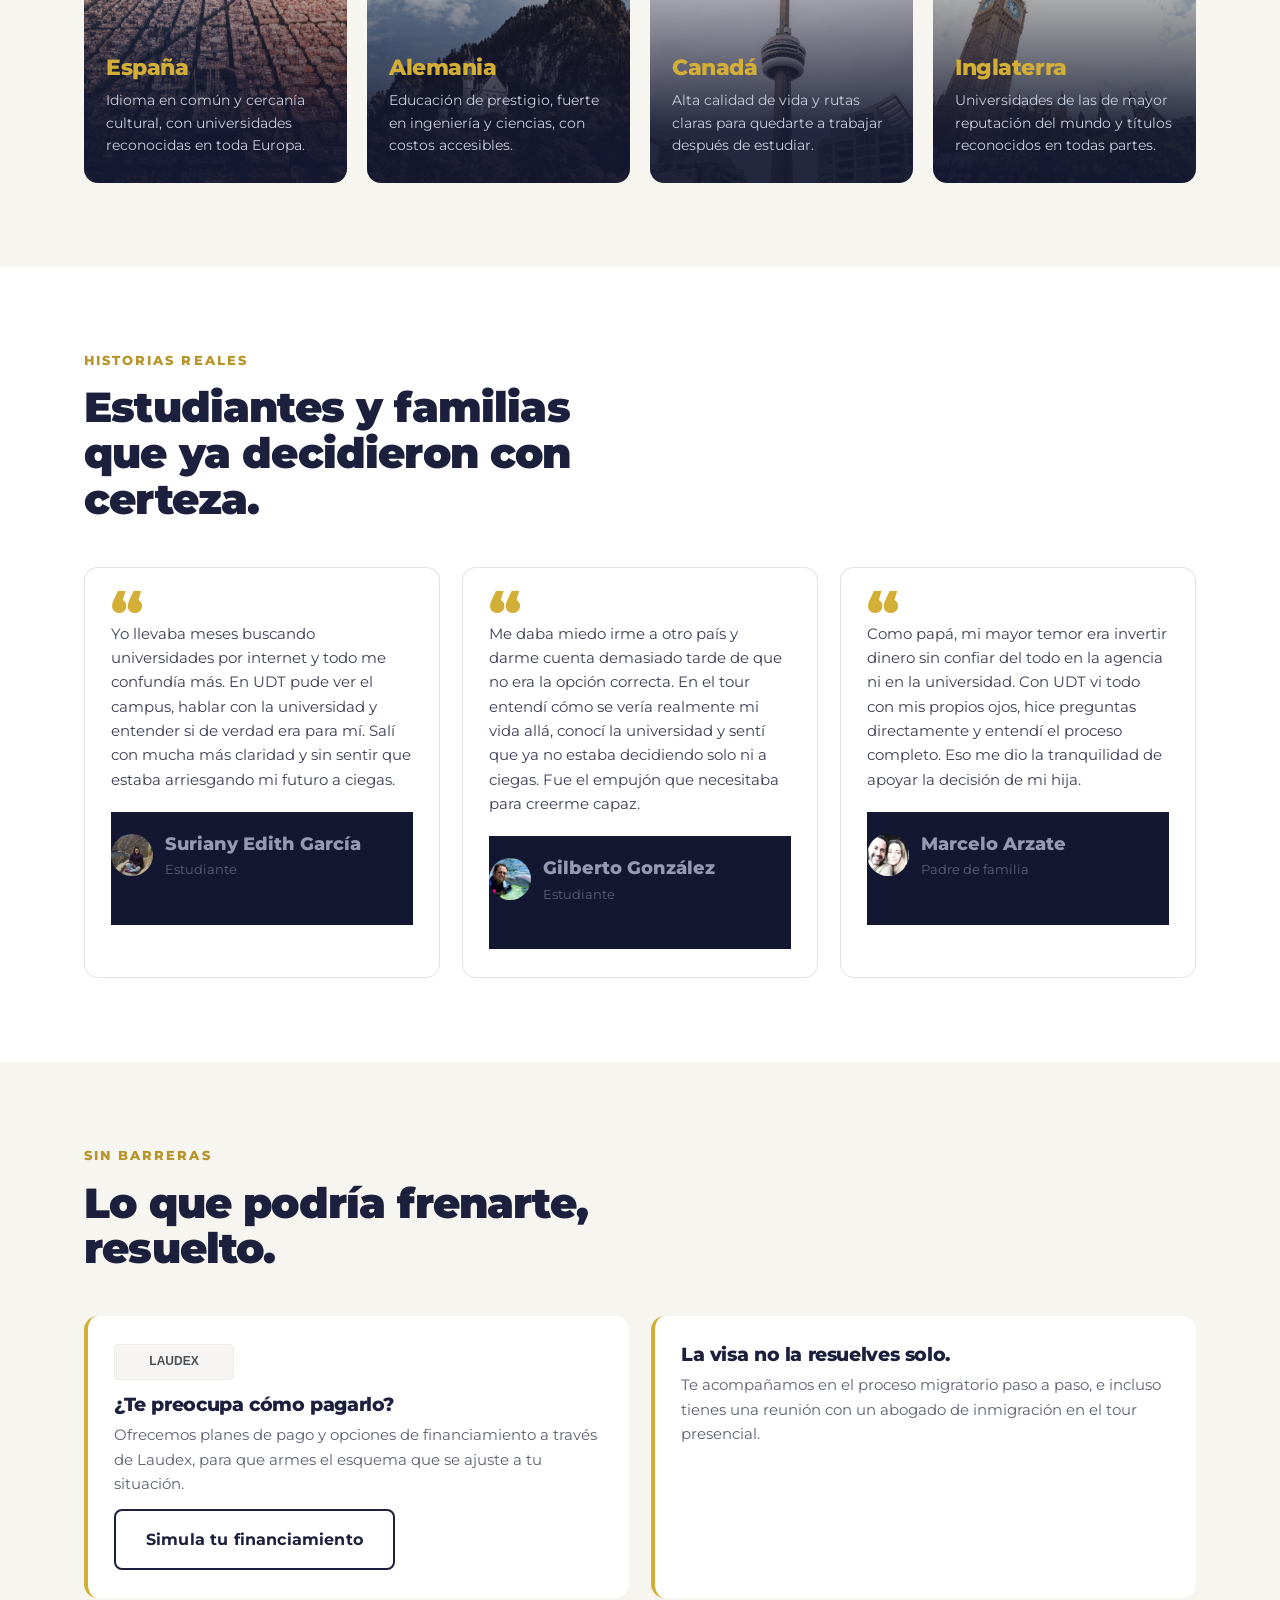
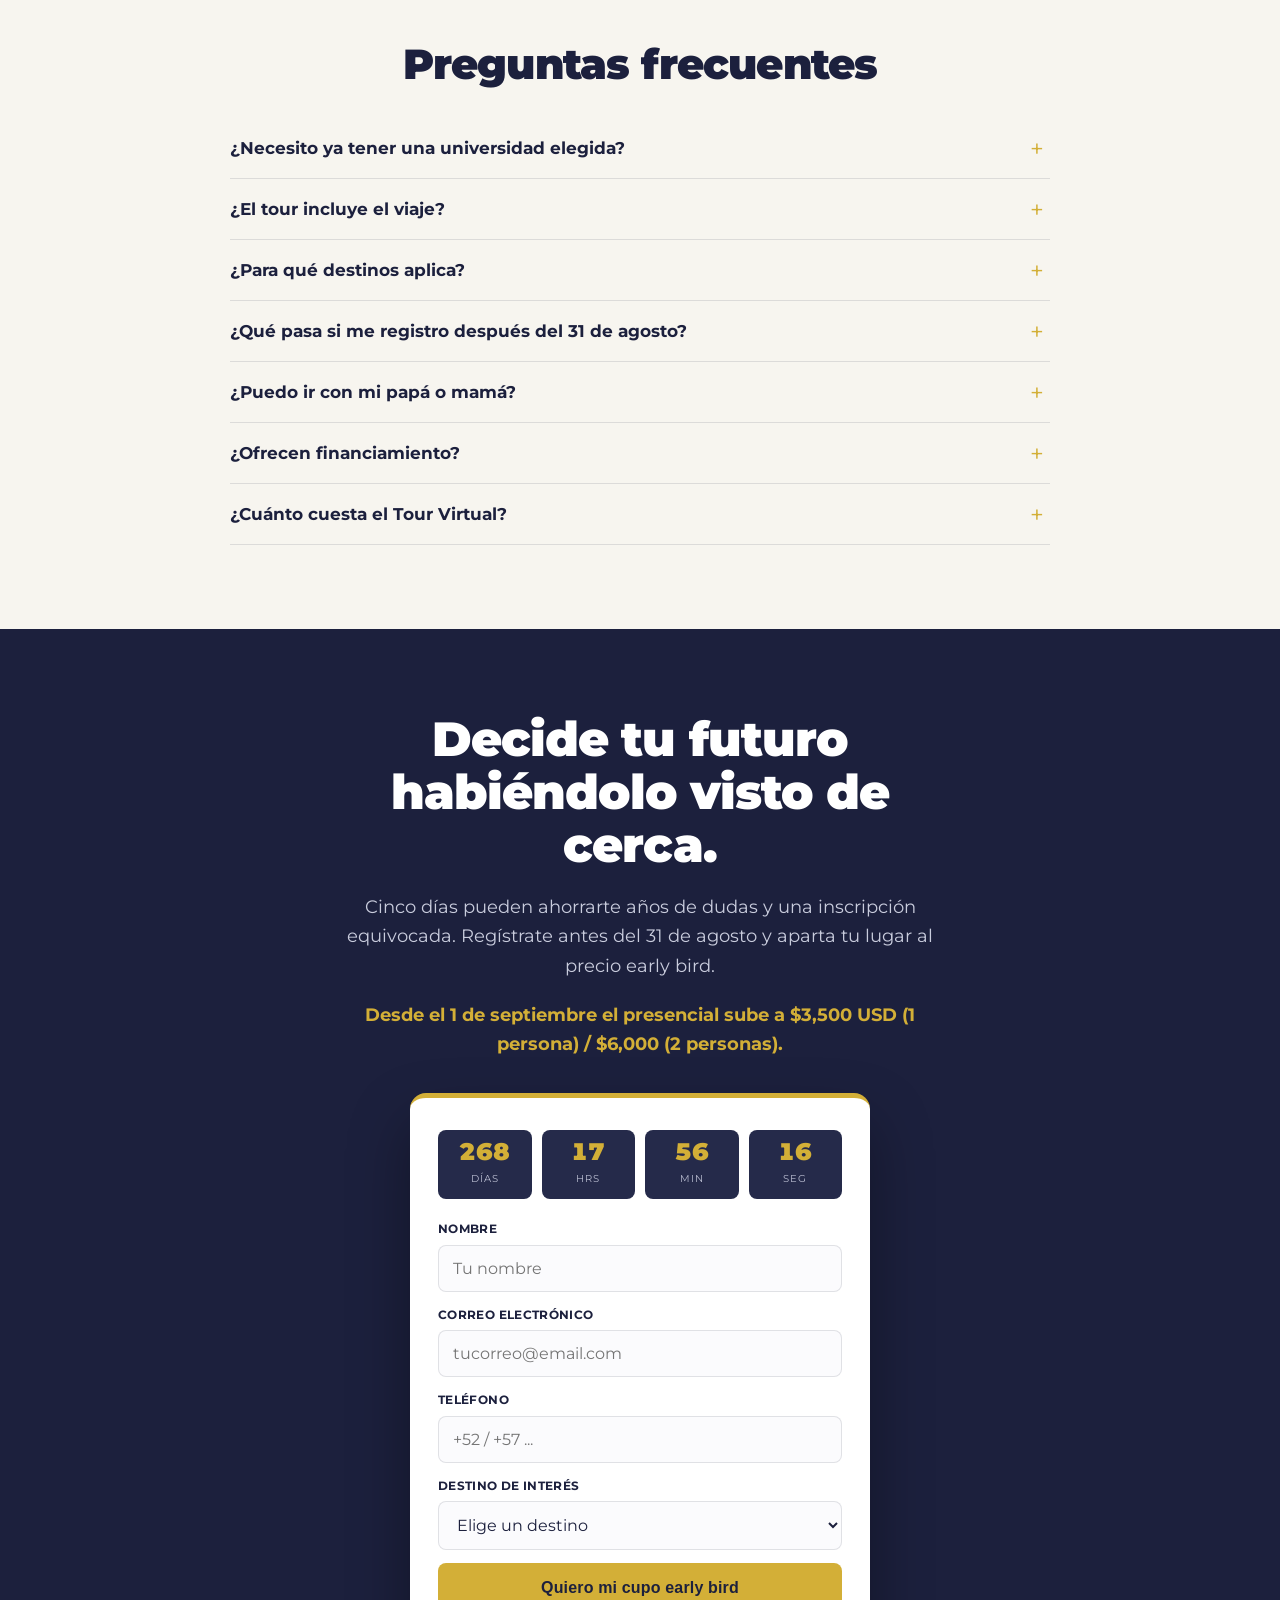
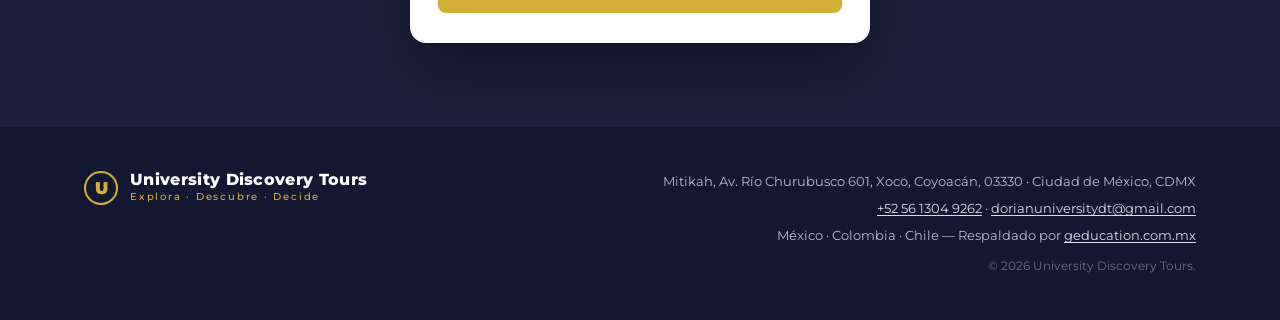
==== commit b93f0b92: "Unify WhatsApp number, Madrid photo, and clickable Destinos cards - WhatsApp number unified to +52 5" ====
--- a/index.html
+++ b/index.html
@@ -24,7 +24,7 @@
     </a>
     <div class="hd-right">
       <span class="deadline-pill"><i></i>Early bird hasta el 31 de agosto</span>
-      <a href="https://wa.me/525612972014?text=Hola%2C%20quiero%20m%C3%A1s%20informaci%C3%B3n%20sobre%20los%20tours%20de%20UDT" target="_blank" rel="noopener noreferrer" class="hd-ghost">Escríbenos</a>
+      <a href="https://wa.me/525613049262?text=Hola%2C%20quiero%20m%C3%A1s%20informaci%C3%B3n%20sobre%20los%20tours%20de%20UDT" target="_blank" rel="noopener noreferrer" class="hd-ghost">Escríbenos</a>
       <a href="#registro" class="btn">Quiero mi cupo</a>
     </div>
   </div>
@@ -132,7 +132,7 @@
       </div>
 
       <div class="section-photo reveal">
-        <img src="assets/img/universidad-espana.jpg" alt="Fachada histórica de la Universidad de Salamanca, España" loading="lazy">
+        <img src="assets/img/madrid-espana.jpg" alt="Puerta de Alcalá, Madrid" loading="lazy">
       </div>
 
       <div class="mods reveal">
@@ -198,22 +198,22 @@
         <h2 class="title" id="destinos-h2">Elige dónde quieres estudiar.</h2>
       </div>
       <div class="dgrid reveal">
-        <article class="dcard dcard--photo" style="background-image: linear-gradient(180deg, rgba(28, 32, 61, .1) 0%, rgba(20, 23, 49, .92) 78%), url('assets/img/destino-espana.jpg');">
+        <a href="espana.html" class="dcard dcard--photo" style="background-image: linear-gradient(180deg, rgba(28, 32, 61, .1) 0%, rgba(20, 23, 49, .92) 78%), url('assets/img/destino-espana.jpg');">
           <h3>España</h3>
           <p>Idioma en común y cercanía cultural, con universidades reconocidas en toda Europa.</p>
-        </article>
-        <article class="dcard dcard--photo" style="background-image: linear-gradient(180deg, rgba(28, 32, 61, .1) 0%, rgba(20, 23, 49, .92) 78%), url('assets/img/destino-alemania.jpg');">
+        </a>
+        <a href="alemania.html" class="dcard dcard--photo" style="background-image: linear-gradient(180deg, rgba(28, 32, 61, .1) 0%, rgba(20, 23, 49, .92) 78%), url('assets/img/destino-alemania.jpg');">
           <h3>Alemania</h3>
           <p>Educación de prestigio, fuerte en ingeniería y ciencias, con costos accesibles.</p>
-        </article>
-        <article class="dcard dcard--photo" style="background-image: linear-gradient(180deg, rgba(28, 32, 61, .1) 0%, rgba(20, 23, 49, .92) 78%), url('assets/img/destino-canada.jpg');">
+        </a>
+        <a href="canada.html" class="dcard dcard--photo" style="background-image: linear-gradient(180deg, rgba(28, 32, 61, .1) 0%, rgba(20, 23, 49, .92) 78%), url('assets/img/destino-canada.jpg');">
           <h3>Canadá</h3>
           <p>Alta calidad de vida y rutas claras para quedarte a trabajar después de estudiar.</p>
-        </article>
-        <article class="dcard dcard--photo" style="background-image: linear-gradient(180deg, rgba(28, 32, 61, .1) 0%, rgba(20, 23, 49, .92) 78%), url('assets/img/destino-inglaterra.jpg');">
+        </a>
+        <a href="inglaterra.html" class="dcard dcard--photo" style="background-image: linear-gradient(180deg, rgba(28, 32, 61, .1) 0%, rgba(20, 23, 49, .92) 78%), url('assets/img/destino-inglaterra.jpg');">
           <h3>Inglaterra</h3>
           <p>Universidades de las de mayor reputación del mundo y títulos reconocidos en todas partes.</p>
-        </article>
+        </a>
       </div>
     </div>
   </section>
--- a/css/style.css
+++ b/css/style.css
@@ -284,7 +284,8 @@
 
 /* destinos */
 .dgrid { display: grid; grid-template-columns: repeat(4, 1fr); gap: 20px; margin-top: 44px; }
-.dcard { background: var(--navy); color: #fff; border-radius: 14px; padding: 26px 22px; position: relative; overflow: hidden; transition: transform .2s; }
+.dcard { display: block; background: var(--navy); color: #fff; border-radius: 14px; padding: 26px 22px; position: relative; overflow: hidden; transition: transform .2s, box-shadow .2s; text-decoration: none; cursor: pointer; }
+.dcard:hover { box-shadow: 0 16px 32px rgba(20, 23, 49, .35); }
 .dcard:hover { transform: translateY(-5px); }
 .dcard:after {
   content: ""; position: absolute; right: -30px; bottom: -30px; width: 110px; height: 110px;
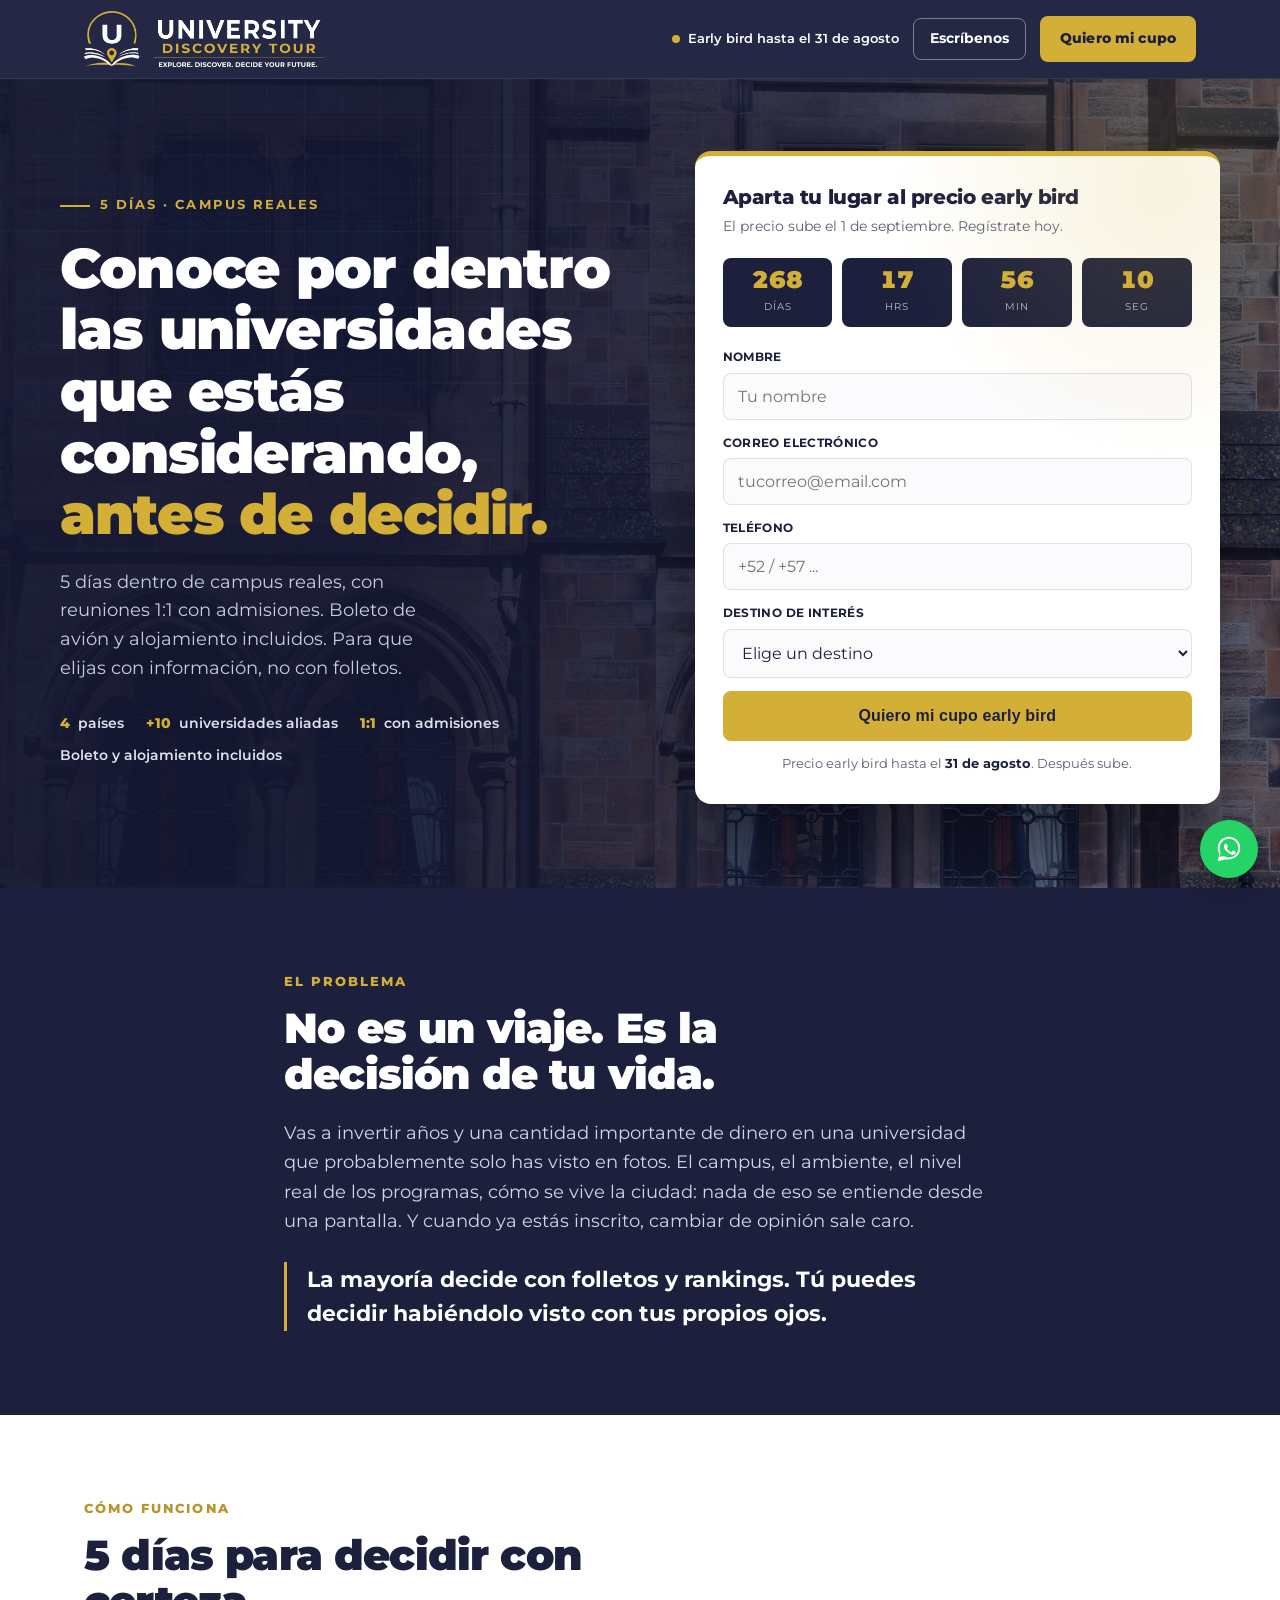
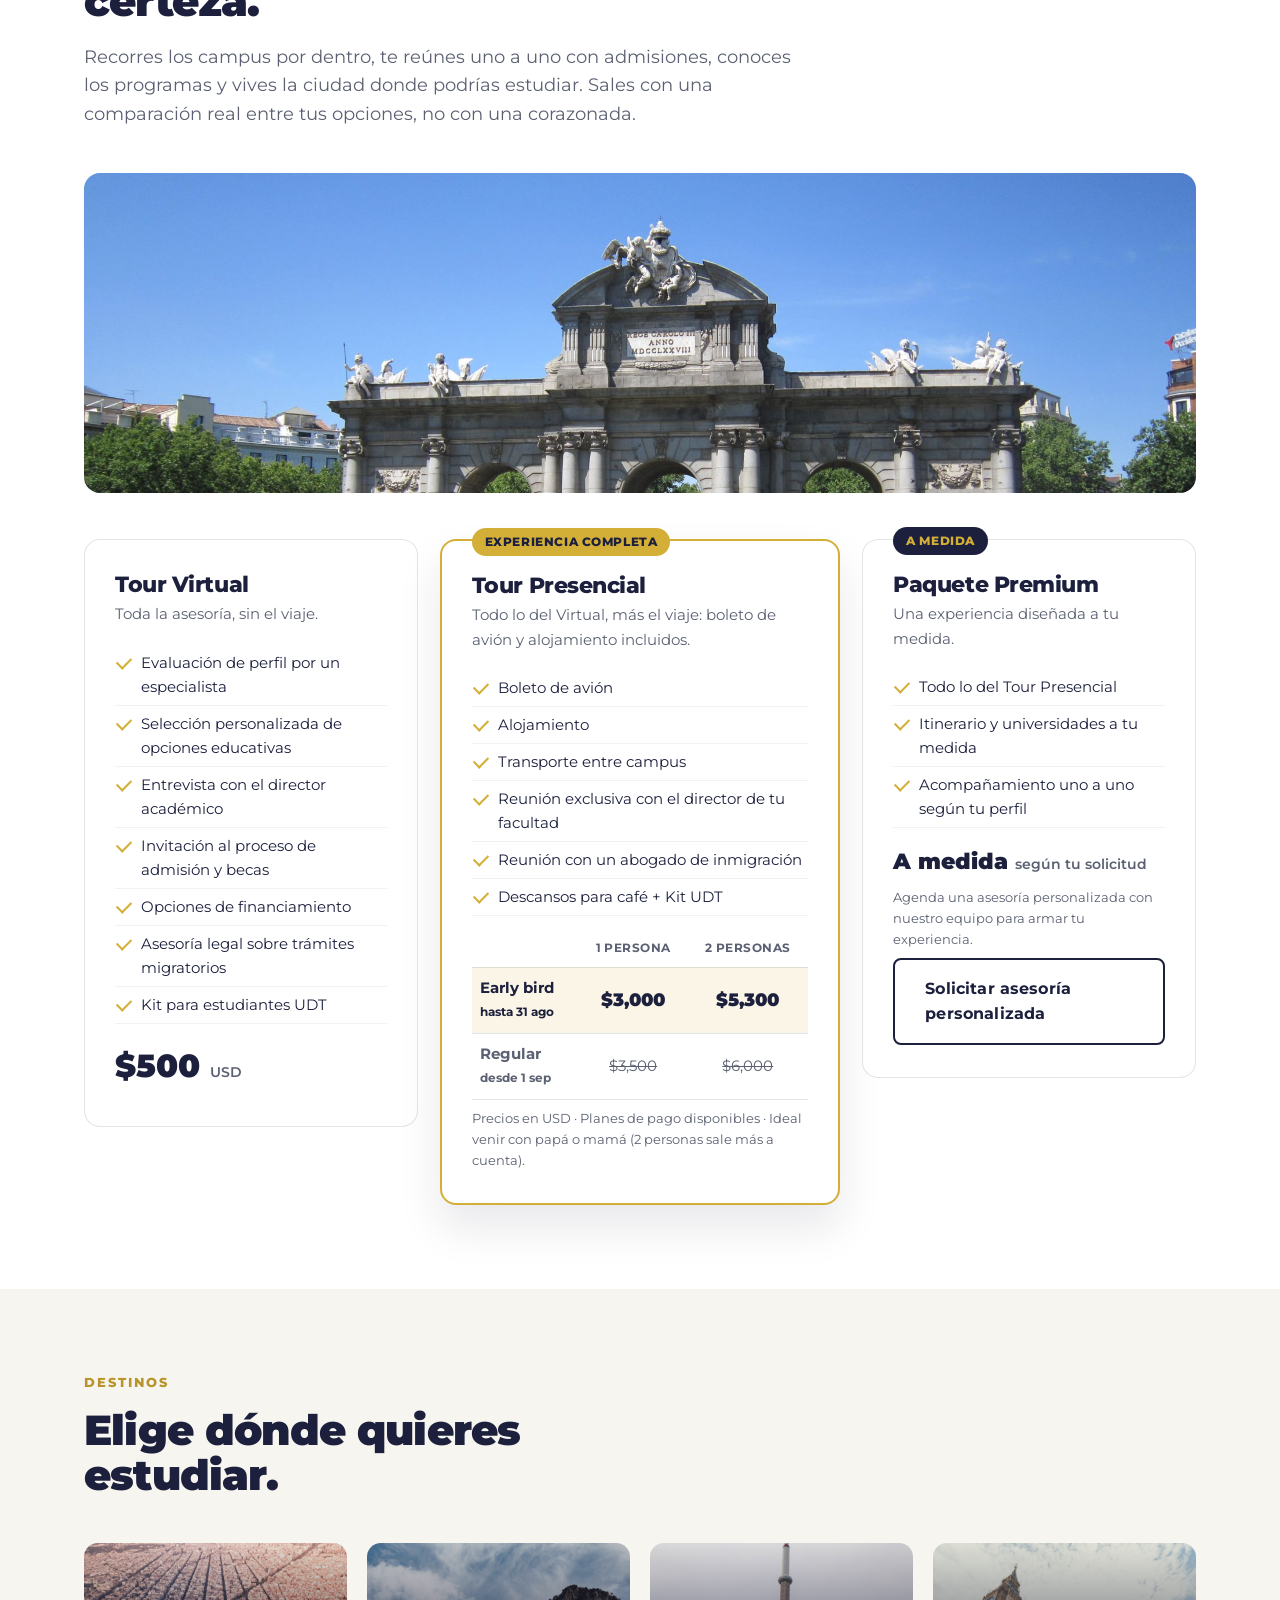
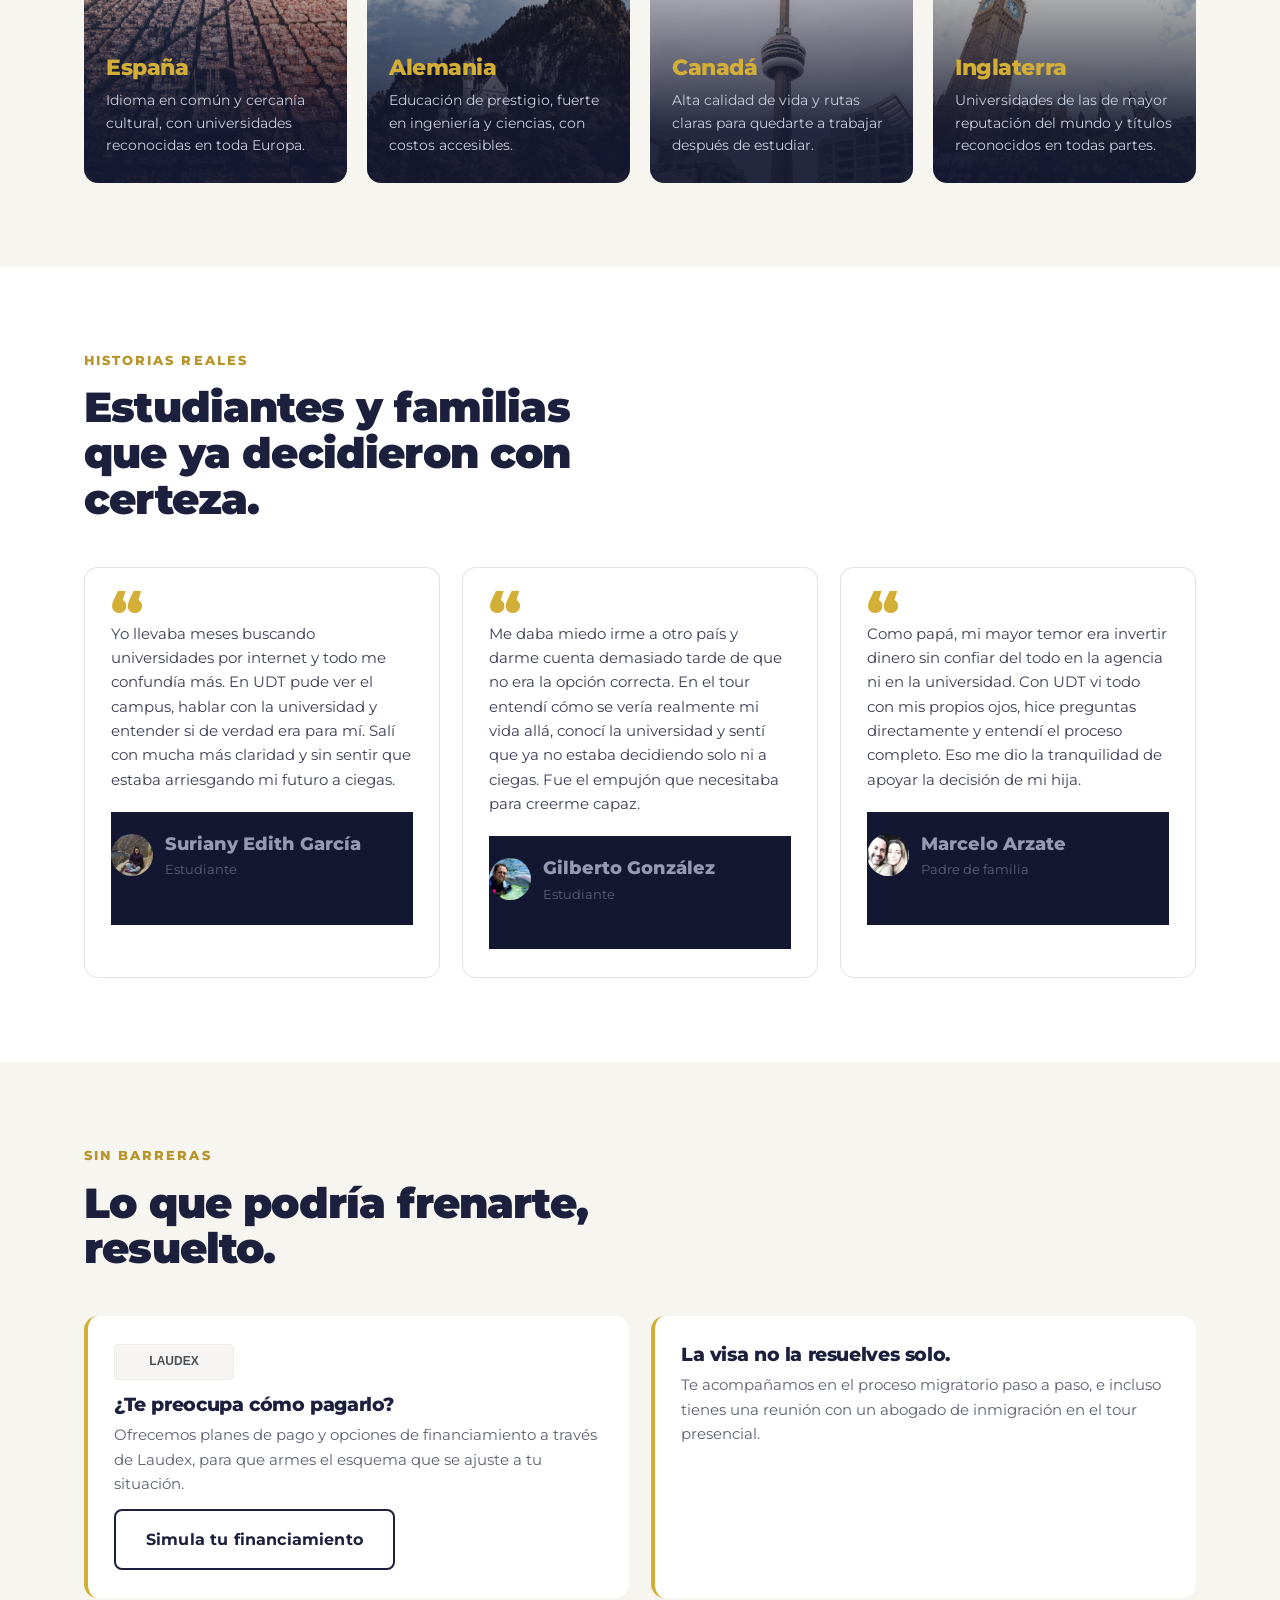
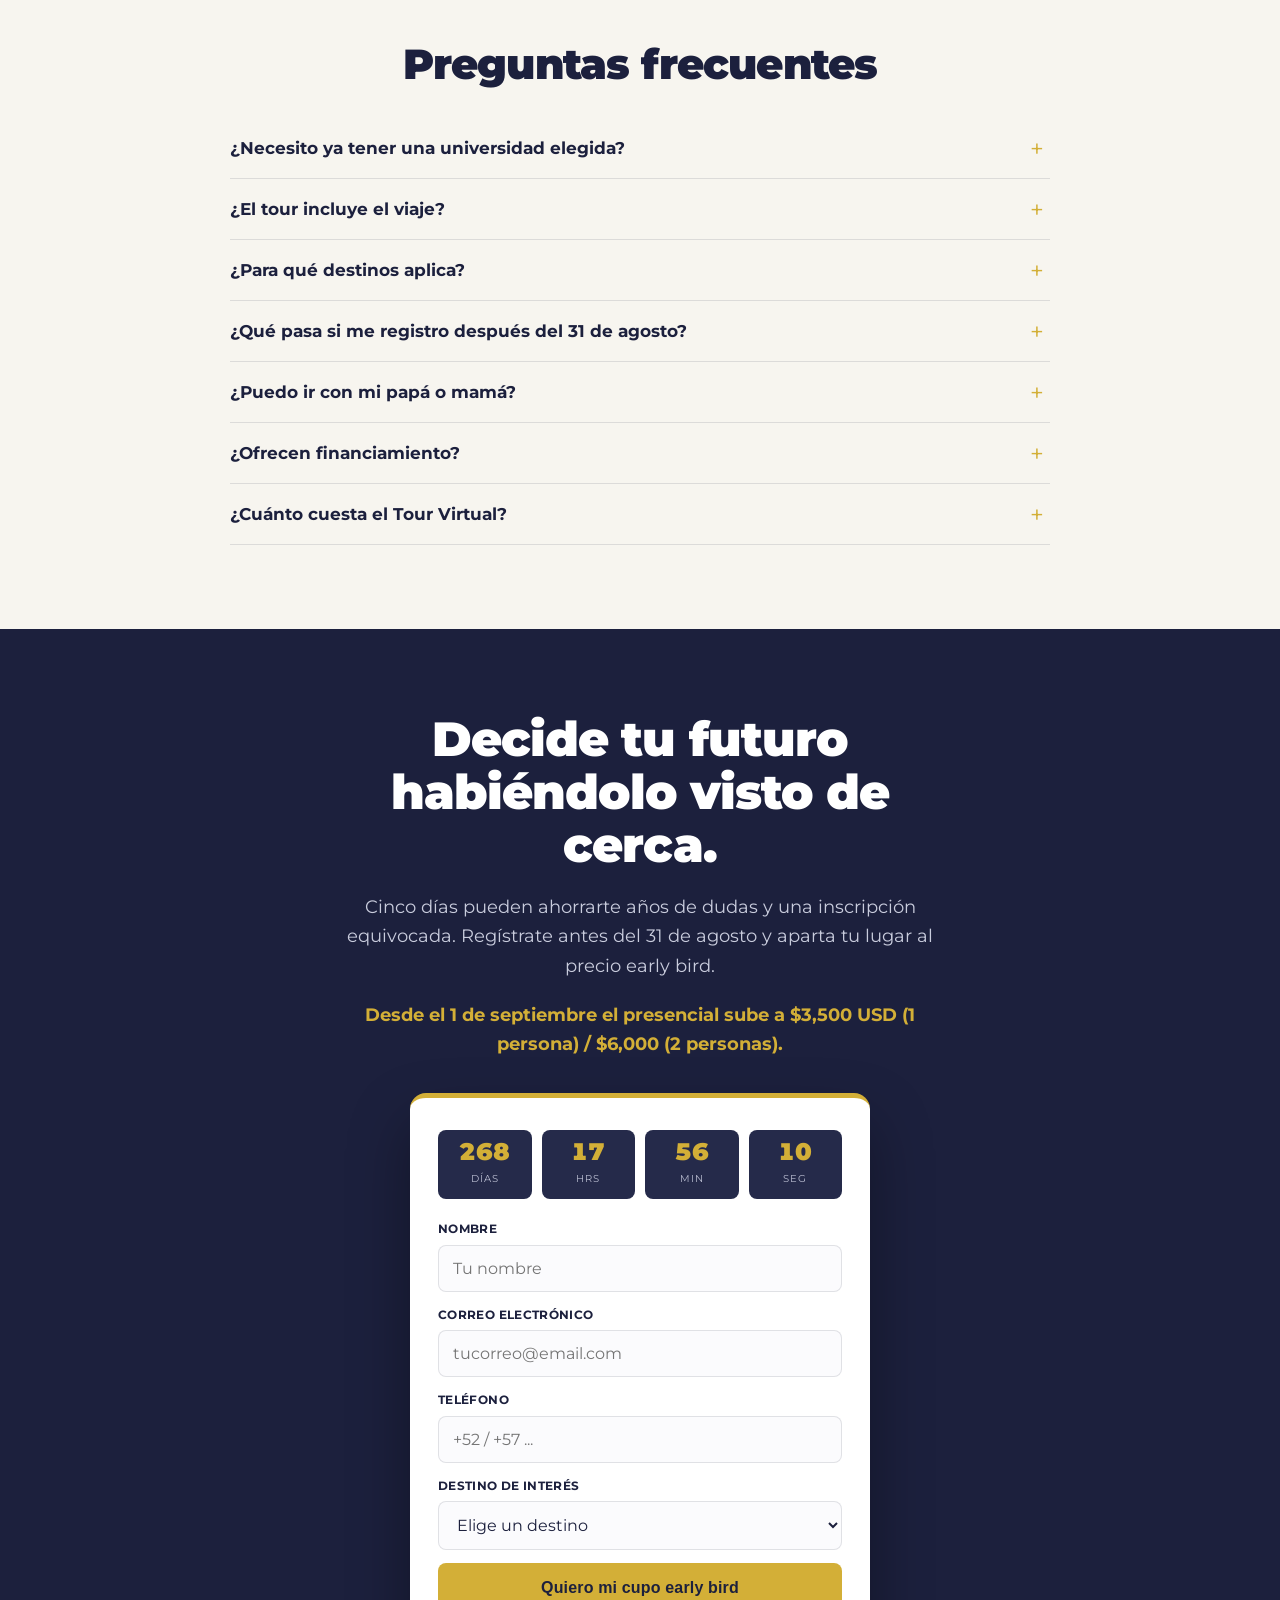
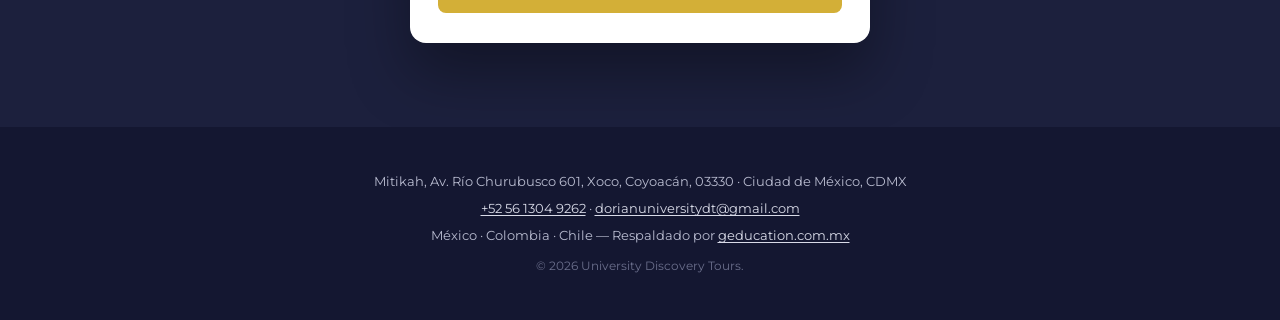
==== commit 16c7a4e1: "Remove outdated footer logo, add per-country edition badge with SVG flags - Footer (all 5 pages): re" ====
--- a/index.html
+++ b/index.html
@@ -367,7 +367,6 @@
 
 <footer>
   <div class="wrap ft">
-    <a href="#top" class="brand"><span class="mk">U</span><span><b>University Discovery Tours</b><span>Explora · Descubre · Decide</span></span></a>
     <div class="ft-info">
       <p class="ft-line">Mitikah, Av. Río Churubusco 601, Xoco, Coyoacán, 03330 · Ciudad de México, CDMX</p>
       <p class="ft-line"><a href="tel:+525613049262">+52 56 1304 9262</a> · <a href="mailto:dorianuniversitydt@gmail.com">dorianuniversitydt@gmail.com</a></p>
--- a/css/style.css
+++ b/css/style.css
@@ -187,6 +187,21 @@
 }
 .eyebrow:before { content: ""; width: 30px; height: 2px; background: var(--gold); }
 
+.edition-badge {
+  display: inline-flex; align-items: center; gap: 13px;
+  background: rgba(211, 175, 55, .14); border: 2px solid rgba(211, 175, 55, .5);
+  color: var(--gold); font-weight: 800; font-size: 1.1rem; letter-spacing: .03em;
+  padding: 11px 26px 11px 16px; border-radius: 999px; margin-bottom: 24px;
+}
+.edition-badge .flag { font-size: 1.9rem; line-height: 1; }
+.edition-badge .flag-icon { width: 34px; height: auto; border-radius: 3px; box-shadow: 0 0 0 1px rgba(0, 0, 0, .15); flex-shrink: 0; display: block; }
+
+@media (max-width: 540px) {
+  .edition-badge { font-size: .95rem; padding: 9px 20px 9px 14px; }
+  .edition-badge .flag { font-size: 1.6rem; }
+  .edition-badge .flag-icon { width: 28px; }
+}
+
 .hero h1 { font-size: clamp(2.1rem, 4.6vw, 3.5rem); font-weight: 900; }
 .hero h1 em { font-style: normal; color: var(--gold); }
 .hero .sub { font-size: 1.12rem; color: #c9ccdd; margin-top: 22px; max-width: 33ch; font-weight: 400; }
@@ -380,10 +395,9 @@
 
 /* footer */
 footer { background: var(--navy-3); color: #9599b3; padding: 44px 0; font-size: .86rem; }
-.ft { display: flex; justify-content: space-between; flex-wrap: wrap; gap: 28px; align-items: flex-start; }
-.ft .brand b { color: #fff; }
+.ft { display: flex; justify-content: center; flex-wrap: wrap; gap: 28px; align-items: flex-start; }
 .ft-note { font-size: .78rem; color: #6b6f8c; }
-.ft-info { text-align: right; }
+.ft-info { text-align: center; }
 .ft-line { margin: 0 0 6px; font-size: .82rem; color: #b9bcd0; }
 .ft-line a { color: #d9dbe8; text-decoration: underline; text-underline-offset: 2px; }
 .ft-line a:hover { color: var(--gold); }
@@ -391,7 +405,7 @@
 
 @media (max-width: 640px) {
   .ft { flex-direction: column; }
-  .ft-info { text-align: left; }
+  .ft-info { text-align: center; }
 }
 
 /* reveal on scroll */
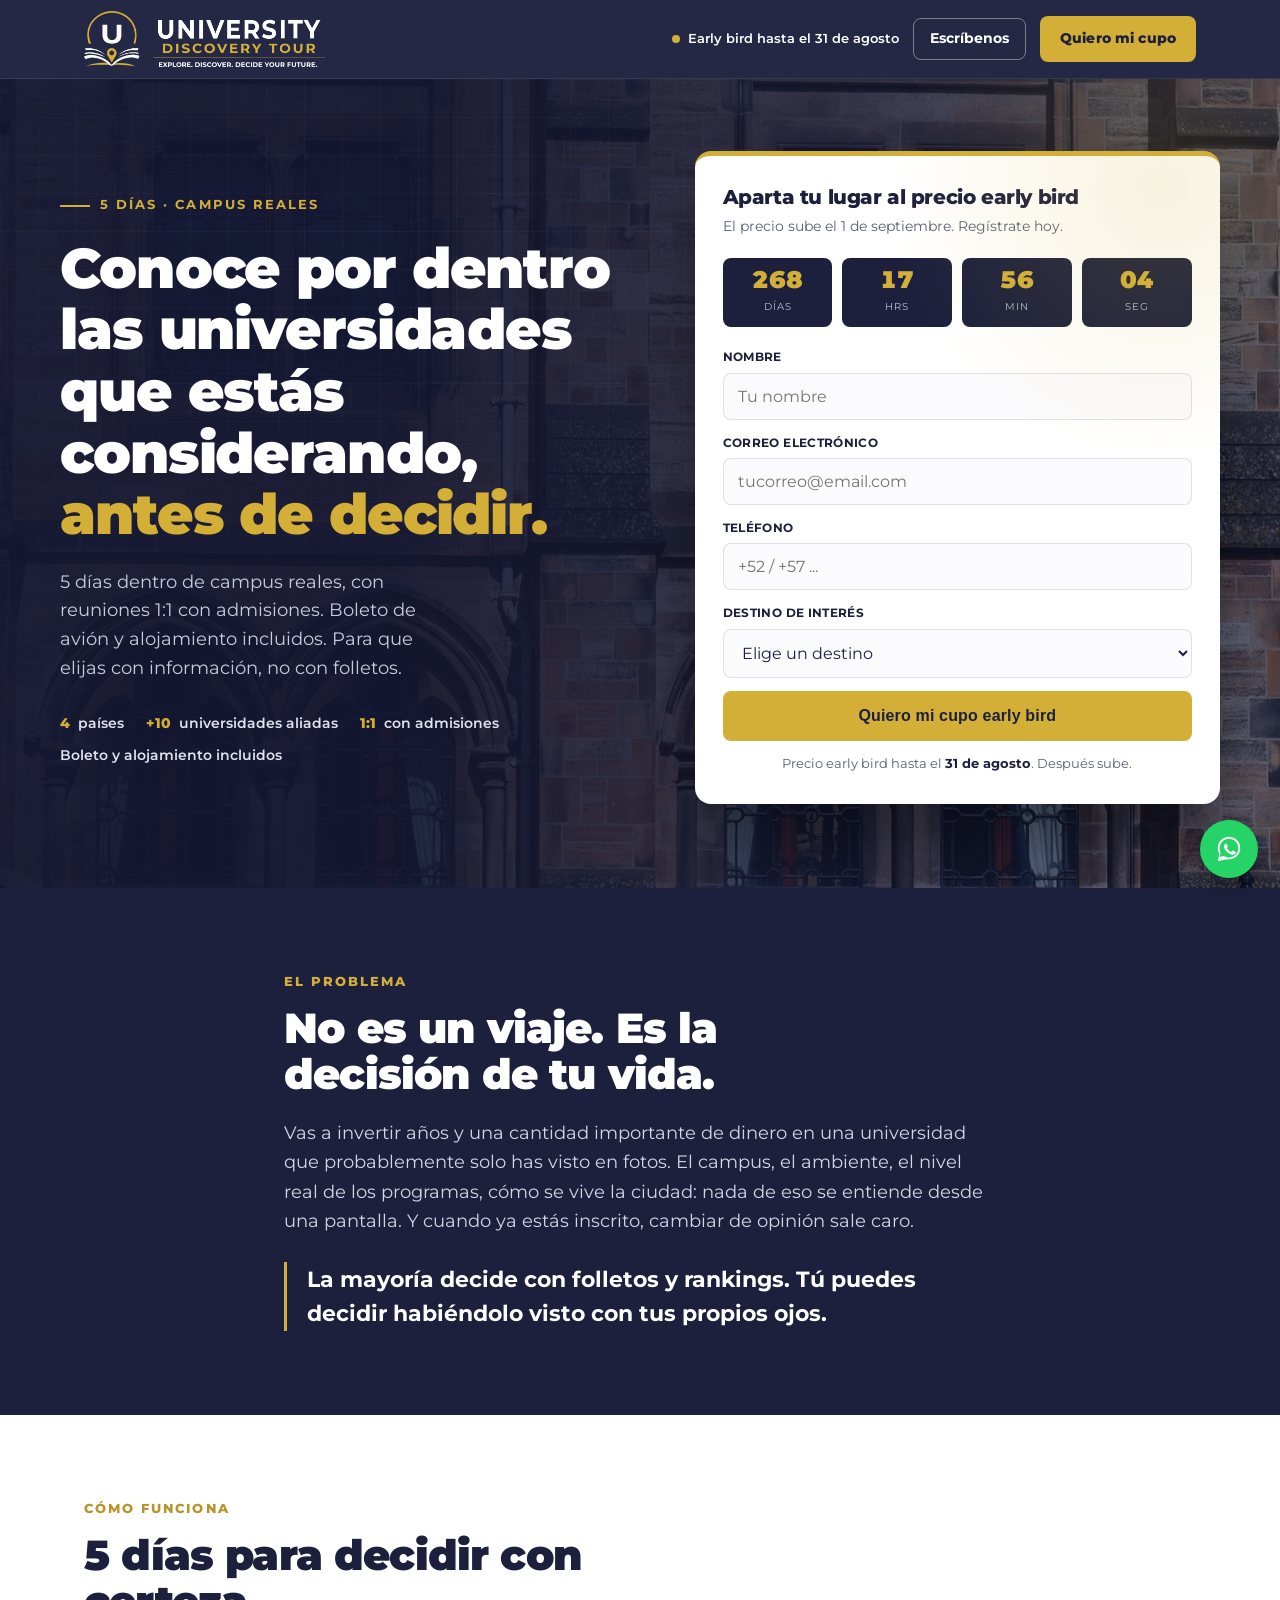
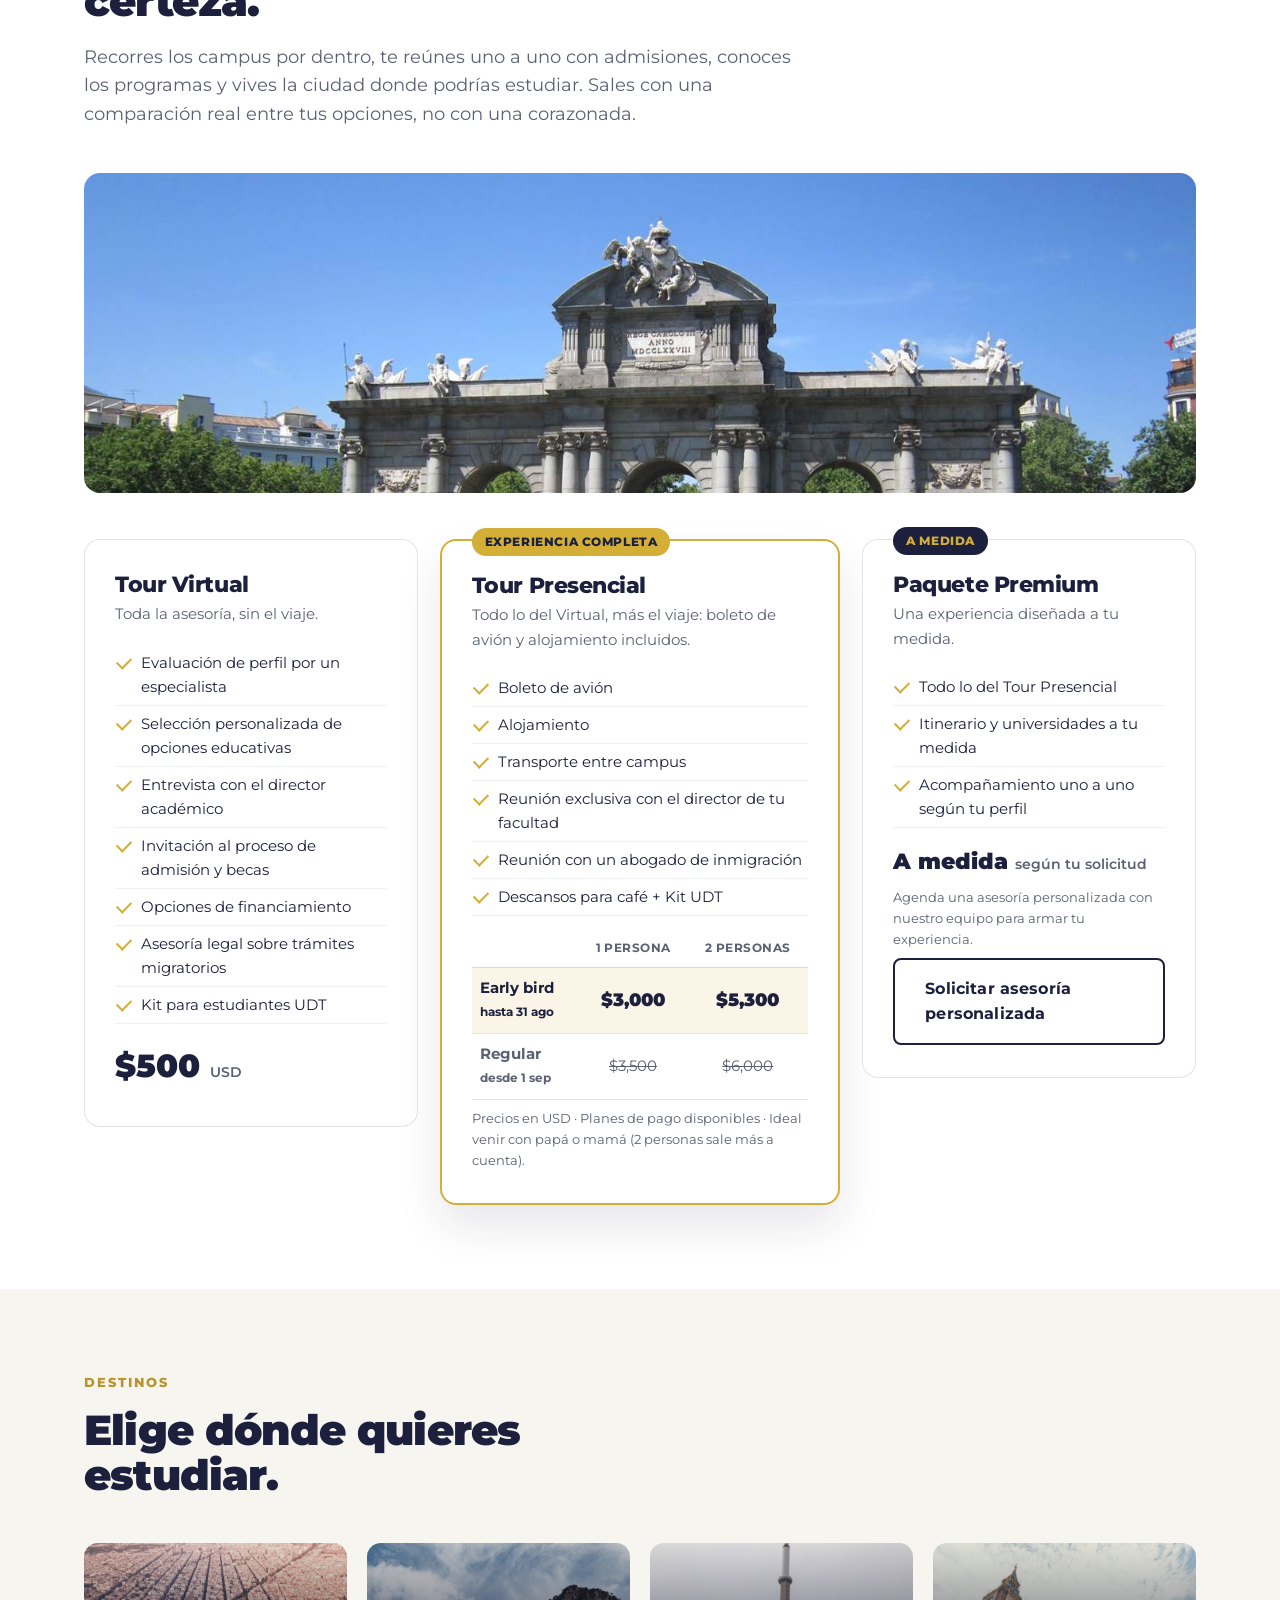
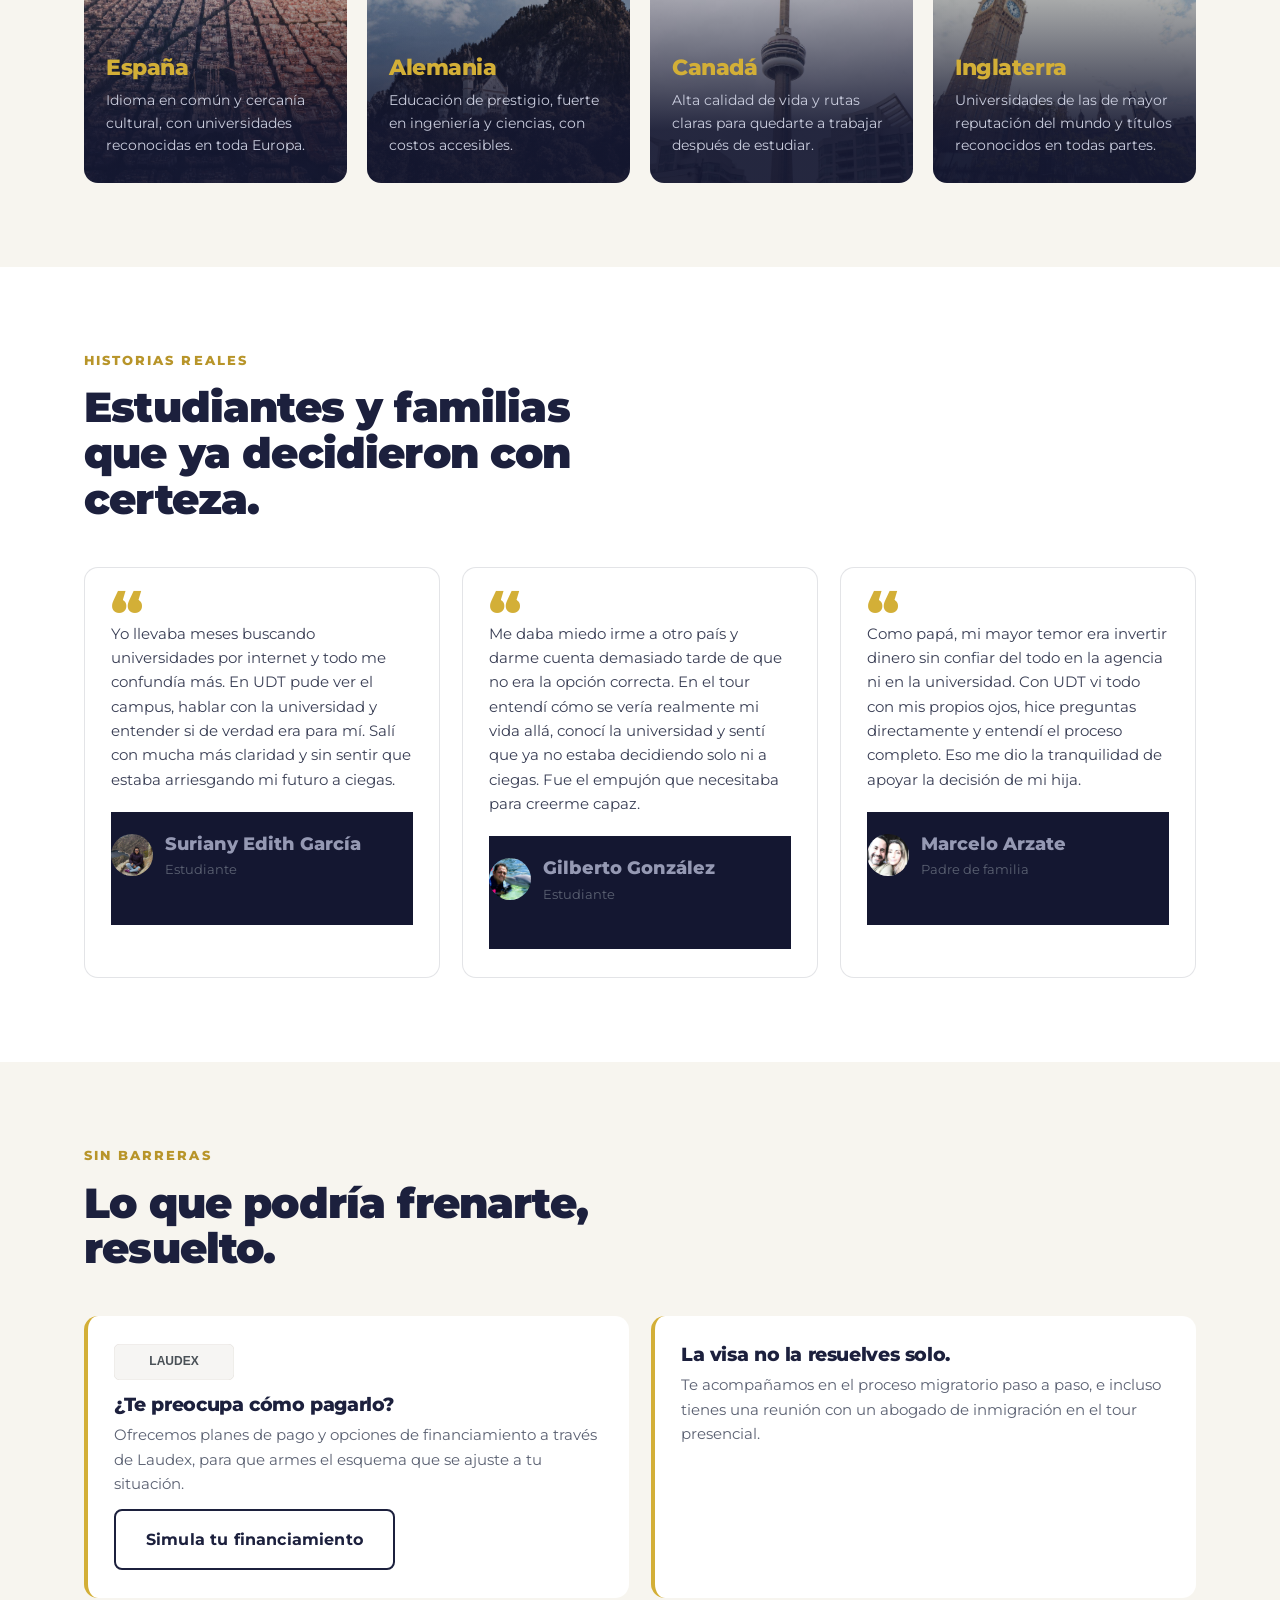
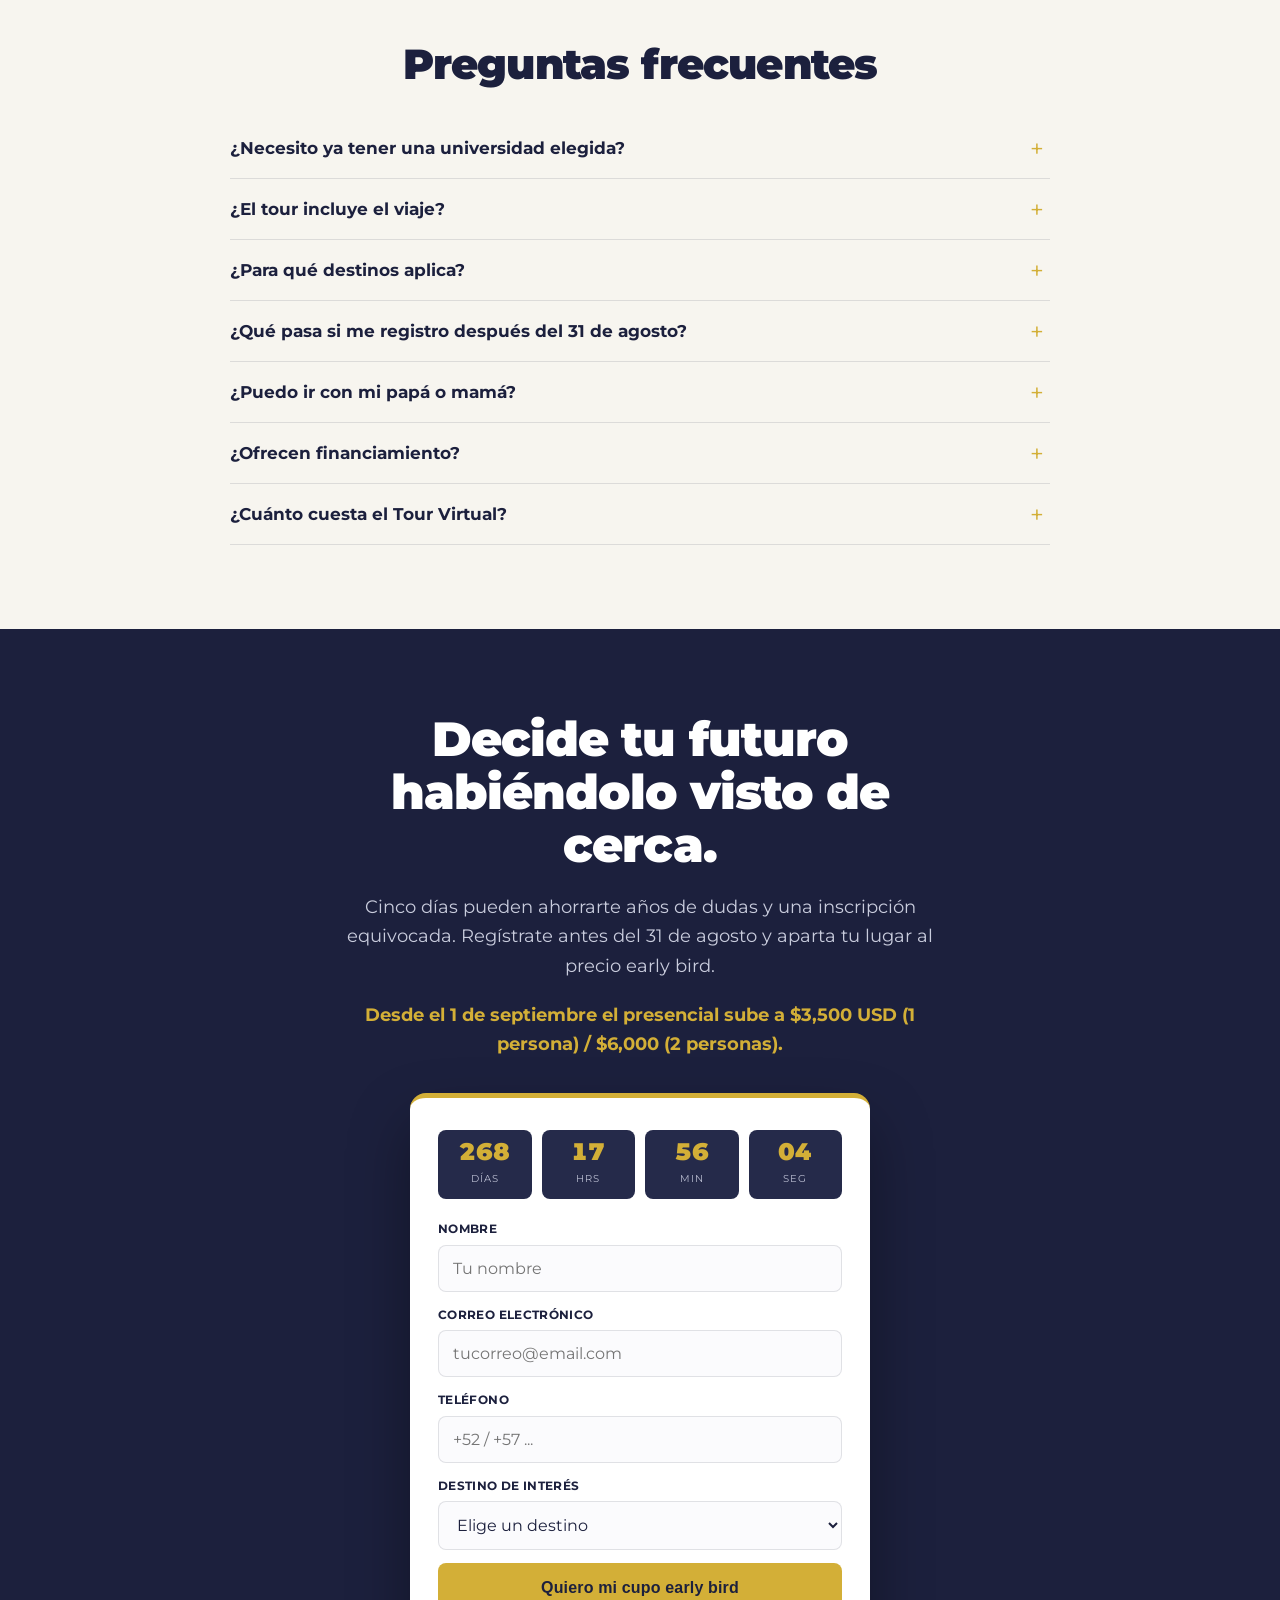
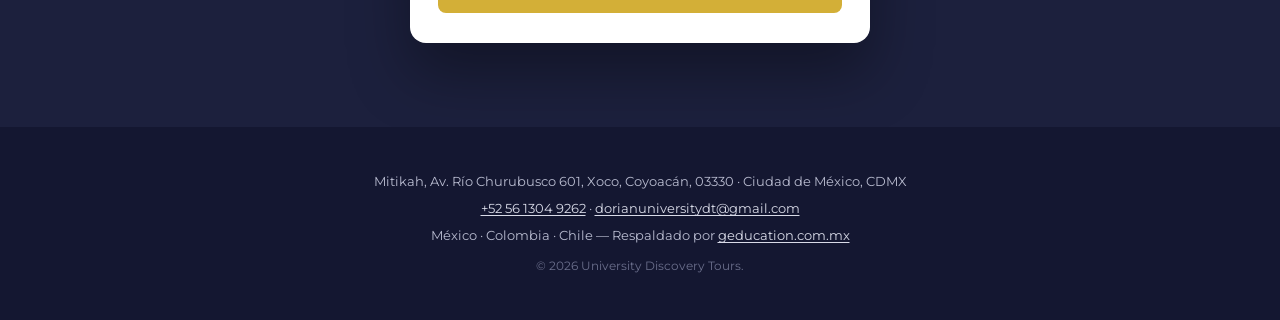
==== commit d246f852: "SEO/GEO: canonical, Open Graph, Twitter Card, JSON-LD, robots.txt, sitemap.xml, cache headers e imág" ====
--- a/index.html
+++ b/index.html
@@ -5,6 +5,67 @@
 <meta name="viewport" content="width=device-width, initial-scale=1.0">
 <title>University Discovery Tours — Conoce tu universidad antes de decidir</title>
 <meta name="description" content="Visita por dentro universidades en el extranjero antes de elegir. 5 días, campus reales, boleto y alojamiento incluidos. Regístrate al early bird hasta el 31 de agosto.">
+<link rel="canonical" href="https://globaluniversitytours.com.mx/">
+
+<!-- Open Graph -->
+<meta property="og:type" content="website">
+<meta property="og:site_name" content="University Discovery Tours">
+<meta property="og:title" content="University Discovery Tours — Conoce tu universidad antes de decidir">
+<meta property="og:description" content="Visita por dentro universidades en el extranjero antes de elegir. 5 días, campus reales, boleto y alojamiento incluidos. Regístrate al early bird hasta el 31 de agosto.">
+<meta property="og:image" content="https://globaluniversitytours.com.mx/assets/img/hero-universidad.jpg">
+<meta property="og:url" content="https://globaluniversitytours.com.mx/">
+<meta property="og:locale" content="es_LA">
+
+<!-- Twitter Card -->
+<meta name="twitter:card" content="summary_large_image">
+<meta name="twitter:title" content="University Discovery Tours — Conoce tu universidad antes de decidir">
+<meta name="twitter:description" content="Visita por dentro universidades en el extranjero antes de elegir. 5 días, campus reales, boleto y alojamiento incluidos.">
+<meta name="twitter:image" content="https://globaluniversitytours.com.mx/assets/img/hero-universidad.jpg">
+
+<!-- Structured data -->
+<script type="application/ld+json">
+{
+  "@context": "https://schema.org",
+  "@type": "Organization",
+  "name": "University Discovery Tours",
+  "alternateName": "UDT",
+  "url": "https://globaluniversitytours.com.mx/",
+  "logo": "https://globaluniversitytours.com.mx/assets/img/logo-udt.png",
+  "sameAs": [
+    "https://www.facebook.com/share/1DwJ8RsVLq/?mibextid=wwXIfr",
+    "https://www.instagram.com/udiscoverytours"
+  ]
+}
+</script>
+<script type="application/ld+json">
+{
+  "@context": "https://schema.org",
+  "@type": "FAQPage",
+  "mainEntity": [
+    {"@type": "Question", "name": "¿Necesito ya tener una universidad elegida?", "acceptedAnswer": {"@type": "Answer", "text": "No. El tour existe justamente para ayudarte a decidir entre tus opciones."}},
+    {"@type": "Question", "name": "¿El tour incluye el viaje?", "acceptedAnswer": {"@type": "Answer", "text": "Depende de la modalidad: el Virtual es asesoría en línea; el Presencial incluye boleto de avión, alojamiento y transporte entre campus."}},
+    {"@type": "Question", "name": "¿Para qué destinos aplica?", "acceptedAnswer": {"@type": "Answer", "text": "España, Alemania, Canadá e Inglaterra."}},
+    {"@type": "Question", "name": "¿Qué pasa si me registro después del 31 de agosto?", "acceptedAnswer": {"@type": "Answer", "text": "Pierdes el precio early bird: el presencial sube de $3,000 a $3,500 USD (1 persona) a partir del 1 de septiembre."}},
+    {"@type": "Question", "name": "¿Puedo ir con mi papá o mamá?", "acceptedAnswer": {"@type": "Answer", "text": "Sí. La tarifa de 2 personas ($5,300 early bird) sale más conveniente que dos individuales."}},
+    {"@type": "Question", "name": "¿Ofrecen financiamiento?", "acceptedAnswer": {"@type": "Answer", "text": "Sí, planes de pago y financiamiento a través de Laudex."}},
+    {"@type": "Question", "name": "¿Cuánto cuesta el Tour Virtual?", "acceptedAnswer": {"@type": "Answer", "text": "$500 USD (solo asesoría, sin viaje)."}}
+  ]
+}
+</script>
+<script type="application/ld+json">
+{
+  "@context": "https://schema.org",
+  "@type": "Product",
+  "name": "Tour Presencial UDT",
+  "description": "5 días recorriendo campus universitarios reales, con reuniones 1:1 con admisiones. Incluye boleto de avión y alojamiento.",
+  "brand": {"@type": "Brand", "name": "University Discovery Tours"},
+  "offers": [
+    {"@type": "Offer", "name": "1 persona", "price": "3000", "priceCurrency": "USD", "priceValidUntil": "2026-08-31", "availability": "https://schema.org/InStock", "url": "https://globaluniversitytours.com.mx/"},
+    {"@type": "Offer", "name": "2 personas", "price": "5300", "priceCurrency": "USD", "priceValidUntil": "2026-08-31", "availability": "https://schema.org/InStock", "url": "https://globaluniversitytours.com.mx/"}
+  ]
+}
+</script>
+
 <link rel="icon" href="assets/img/favicon.png">
 <link rel="preconnect" href="https://fonts.googleapis.com">
 <link rel="preconnect" href="https://fonts.gstatic.com" crossorigin>
--- a/css/style.css
+++ b/css/style.css
@@ -431,3 +431,67 @@
   .hd .btn { padding: 9px 14px; font-size: .82rem; }
   section.block { padding: 60px 0; }
 }
+
+/* =========================================================
+   perfil.html — quiz de perfilamiento (funnel de lead magnet)
+========================================================= */
+
+/* Sección 2: tabla de transformación (antes / después) */
+.transform-grid { display: flex; flex-direction: column; gap: 14px; margin: 40px 0 44px; }
+.transform-row {
+  display: grid; grid-template-columns: 1fr 32px 1fr; align-items: center; gap: 14px;
+  background: #fff; border: 1px solid var(--line); border-radius: 14px; padding: 18px 22px;
+}
+.transform-before { color: var(--muted); font-size: .95rem; }
+.transform-before:before { content: "✕"; color: #b8342a; font-weight: 800; margin-right: 10px; }
+.transform-after { color: var(--navy); font-weight: 700; font-size: .95rem; }
+.transform-after:before { content: "✓"; color: #1E7A46; font-weight: 800; margin-right: 10px; }
+.transform-arrow { text-align: center; color: var(--gold); font-size: 1.3rem; font-weight: 800; }
+
+.authority-line {
+  text-align: center; max-width: 640px; margin: 0 auto; padding: 22px 26px;
+  background: var(--navy); color: #dfe1ee; border-radius: 14px; font-size: .95rem; line-height: 1.5;
+}
+.authority-line b { color: var(--gold); }
+
+@media (max-width: 700px) {
+  .transform-row { grid-template-columns: 1fr; text-align: left; gap: 6px; padding: 18px; }
+  .transform-arrow { display: none; }
+}
+
+/* Sección 3: contenedor del iframe de Edvisor */
+.form-embed-wrap {
+  background: #fff; border-radius: 20px; padding: 14px;
+  box-shadow: 0 24px 56px rgba(28, 32, 61, .16); border: 1px solid var(--line);
+  margin: 36px 0;
+}
+
+.trust-bullets { list-style: none; display: flex; flex-wrap: wrap; justify-content: center; gap: 12px 28px; margin-top: 8px; }
+.trust-bullets li { font-size: .88rem; color: var(--muted); font-weight: 600; display: flex; align-items: center; gap: 8px; }
+.trust-bullets li:before { content: "✓"; color: #1E7A46; font-weight: 800; }
+
+/* Sección 4: cierre + WhatsApp */
+.cierre .brand-tagline { margin-top: 34px; font-size: .9rem; color: var(--gold); font-weight: 700; letter-spacing: .02em; }
+.cierre-sub { max-width: 46ch; margin: 18px auto 0; color: #c9ccdd; font-size: .92rem; }
+
+/* Footer minimalista con redes */
+.footer-social { display: flex; justify-content: center; gap: 18px; margin-bottom: 14px; flex-wrap: wrap; }
+.footer-social a { font-size: .82rem; color: #b9bcd0; text-decoration: none; }
+.footer-social a:hover { color: var(--gold); }
+.footer-privacy { text-align: center; font-size: .76rem; color: #6b6f8c; }
+.footer-privacy a { color: #8b8fae; text-decoration: underline; }
+
+/* CTA flotante sticky en mobile, ancla al formulario */
+.sticky-cta { display: none; }
+
+@media (max-width: 640px) {
+  .sticky-cta {
+    display: block; position: fixed; left: 0; right: 0; bottom: 0; z-index: 65;
+    padding: 12px 16px calc(12px + env(safe-area-inset-bottom));
+    background: rgba(20, 23, 49, .96); backdrop-filter: blur(6px);
+    box-shadow: 0 -8px 20px rgba(0, 0, 0, .25);
+  }
+  .sticky-cta .btn { padding: 13px 16px; font-size: .92rem; }
+  body.has-sticky-cta { padding-bottom: 78px; }
+  body.has-sticky-cta .wa-float { bottom: 96px; }
+}
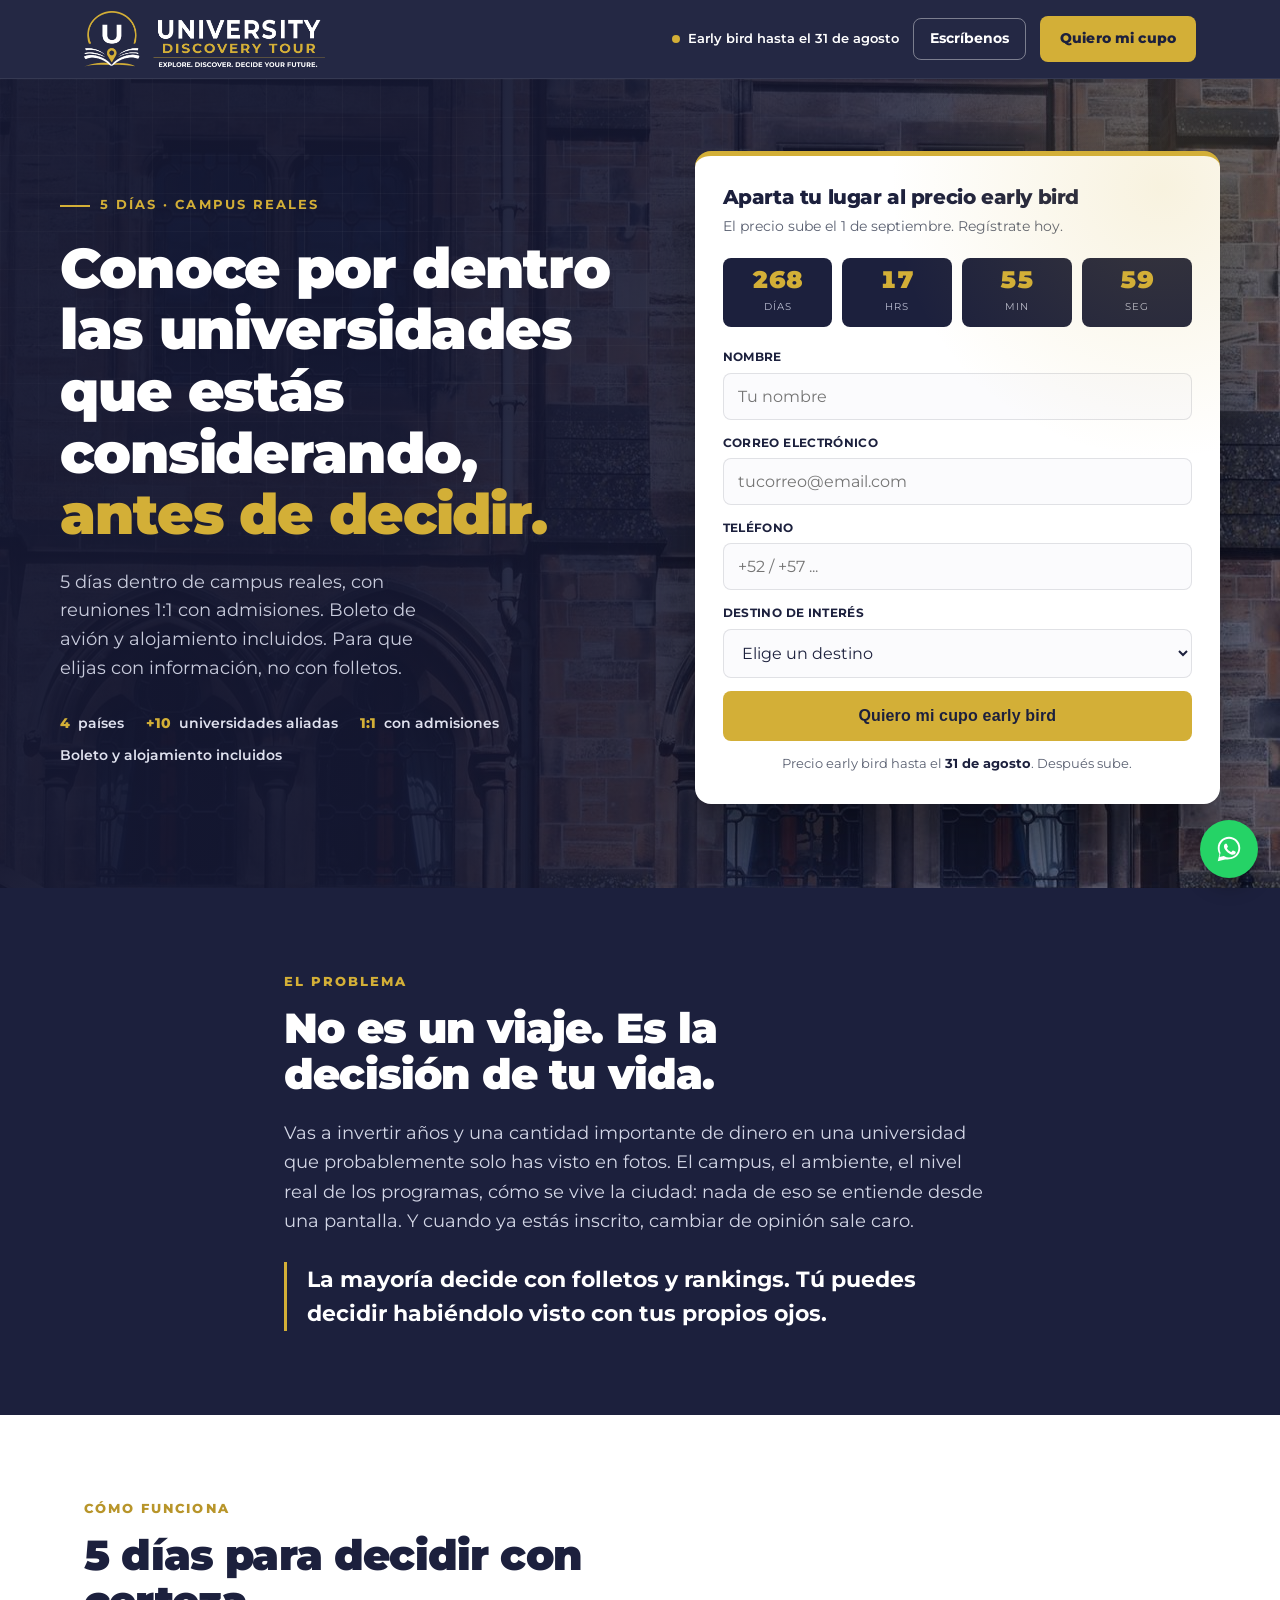
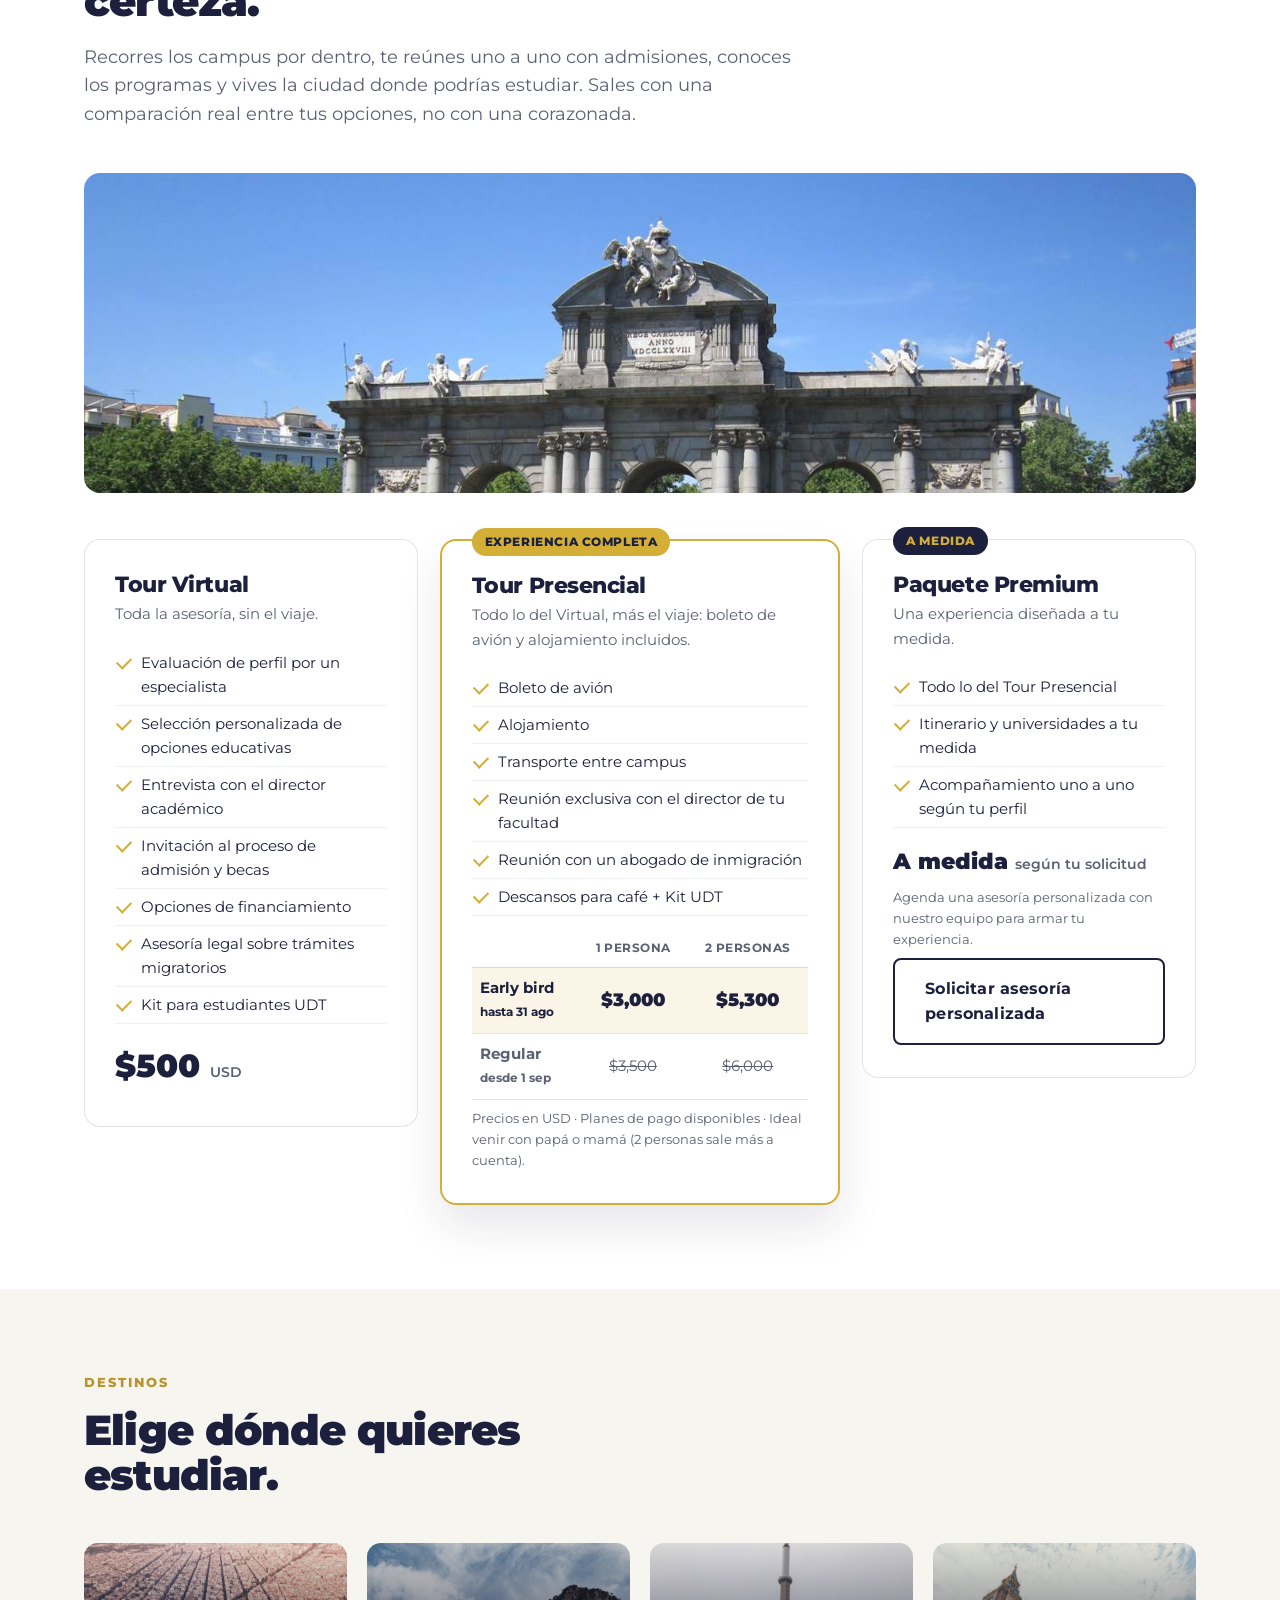
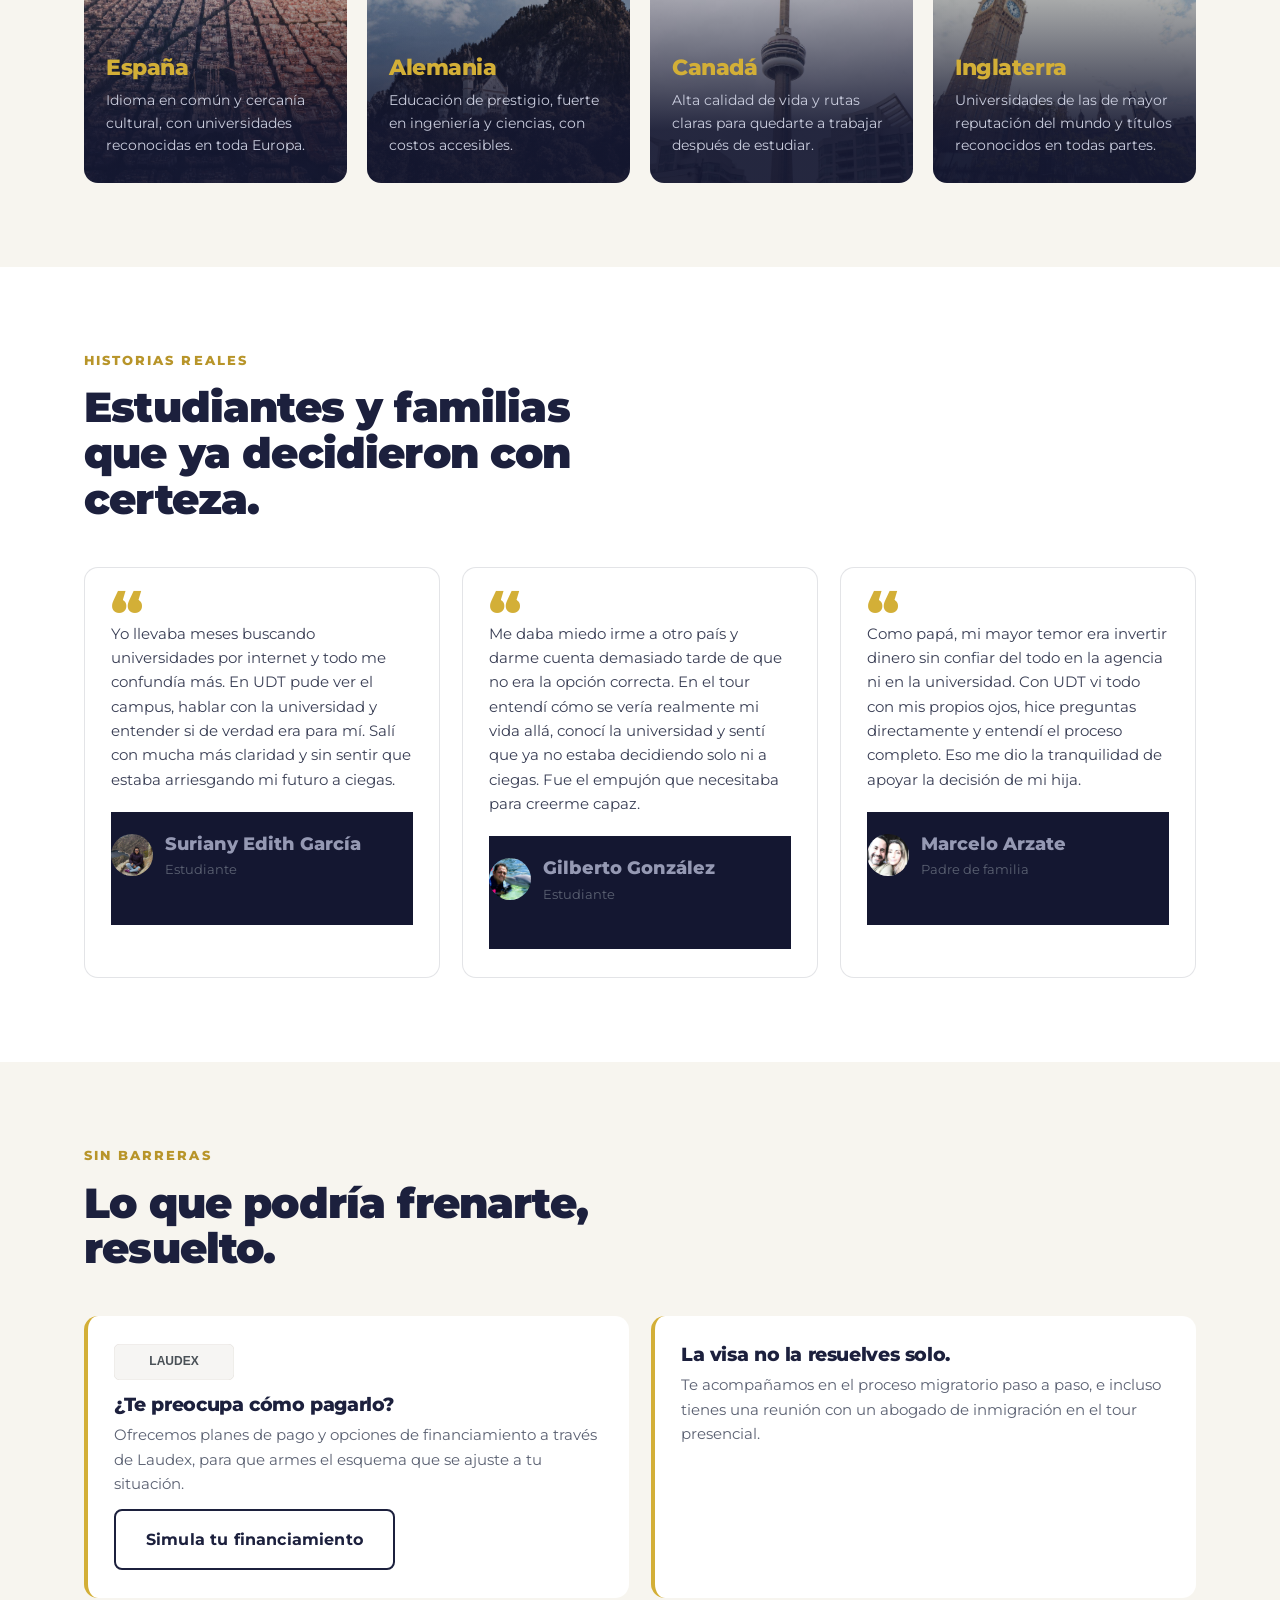
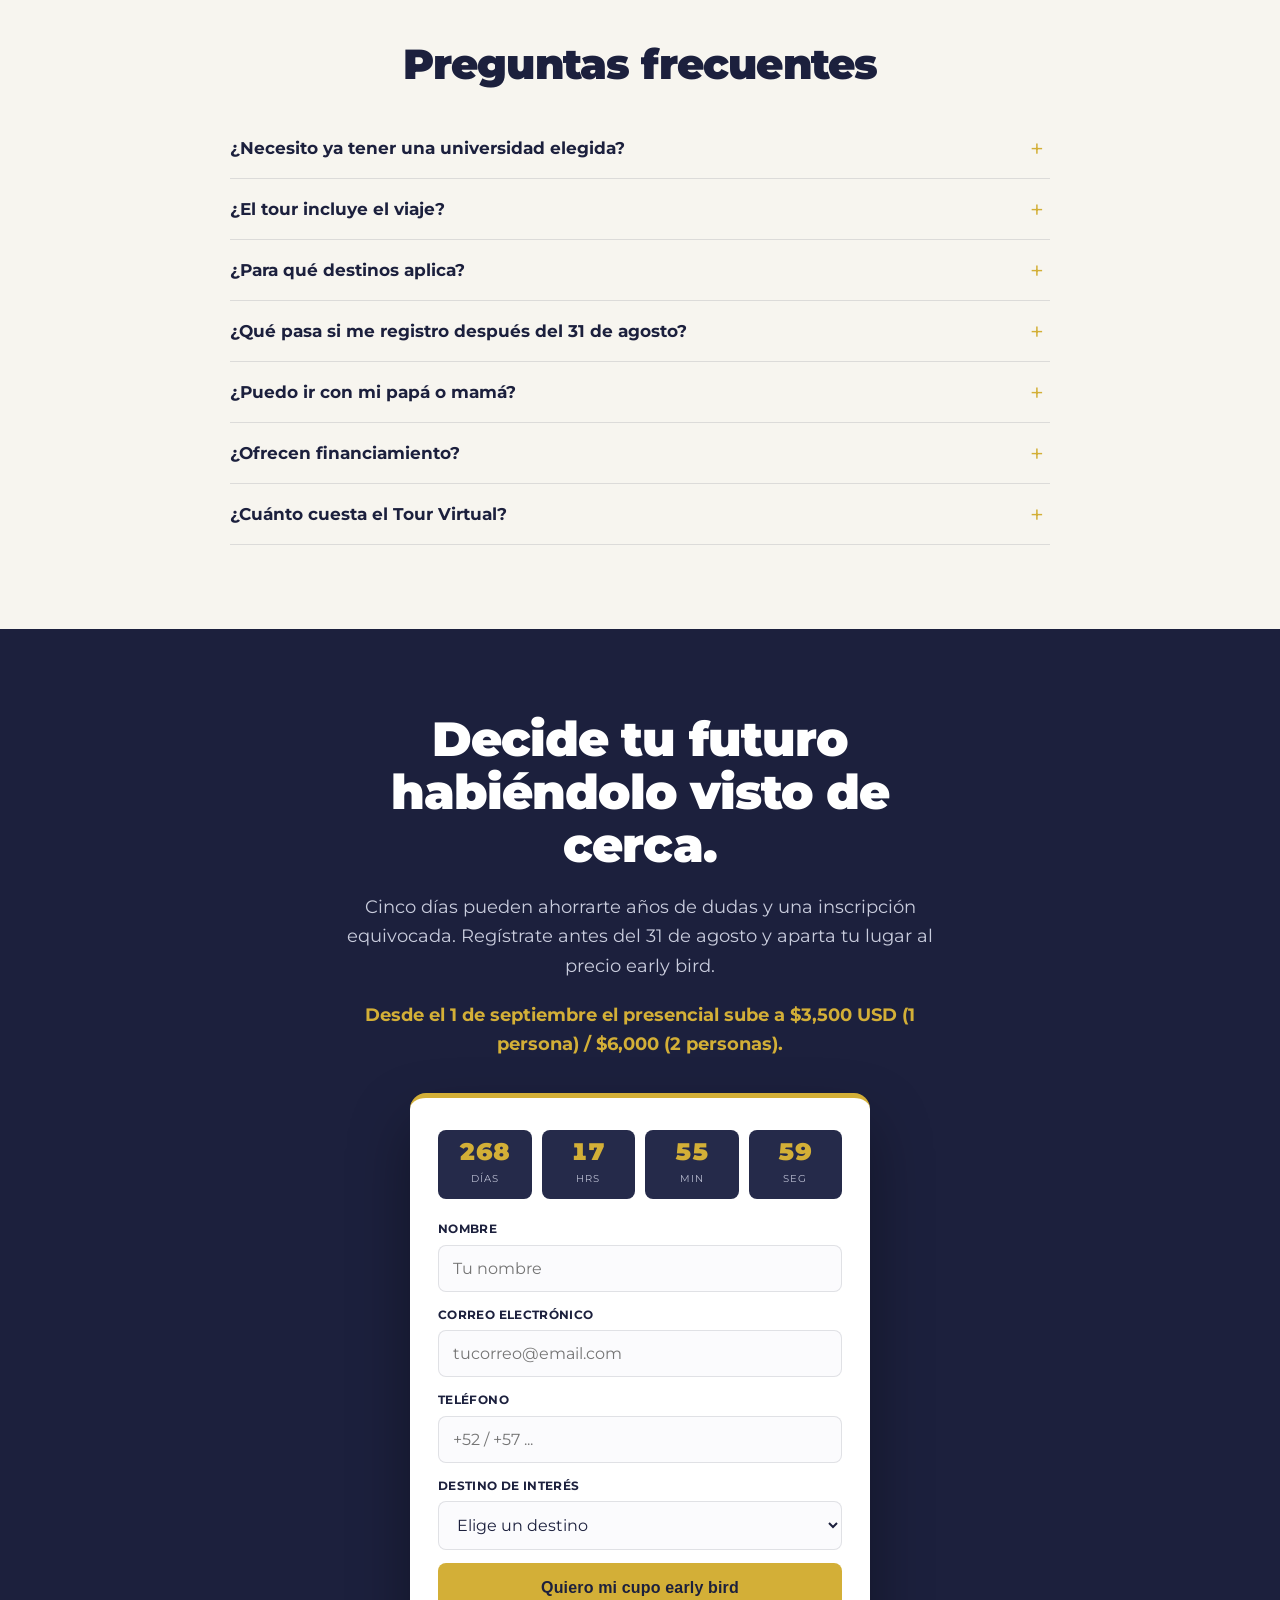
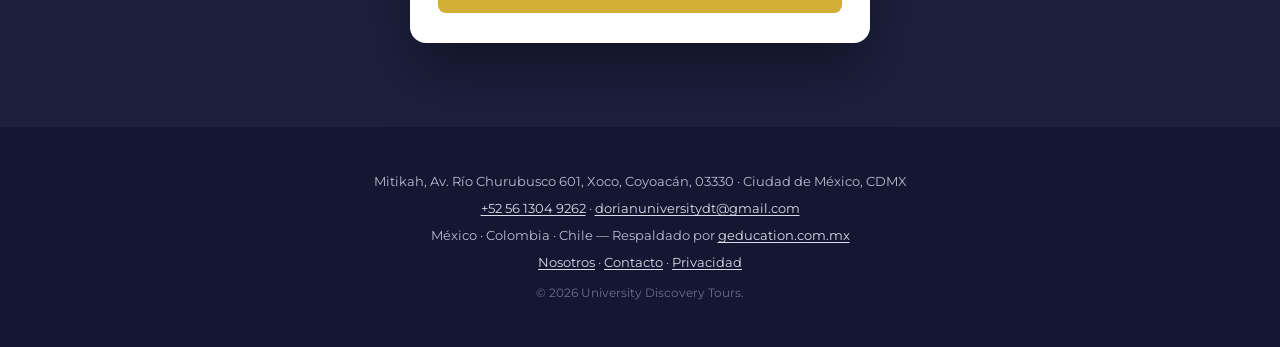
==== commit 0dbe7ffb: "Mejoras de agent-readiness (audit Ora/Is Agentic): 404s, schema, llms.txt, trust pages Prioridad por" ====
--- a/index.html
+++ b/index.html
@@ -34,7 +34,23 @@
   "sameAs": [
     "https://www.facebook.com/share/1DwJ8RsVLq/?mibextid=wwXIfr",
     "https://www.instagram.com/udiscoverytours"
-  ]
+  ],
+  "address": {
+    "@type": "PostalAddress",
+    "streetAddress": "Av. Río Churubusco 601, Xoco, Coyoacán",
+    "postalCode": "03330",
+    "addressLocality": "Ciudad de México",
+    "addressRegion": "CDMX",
+    "addressCountry": "MX"
+  },
+  "contactPoint": {
+    "@type": "ContactPoint",
+    "telephone": "+52-56-1304-9262",
+    "email": "dorianuniversitydt@gmail.com",
+    "contactType": "customer service",
+    "areaServed": ["MX", "CO", "CL"],
+    "availableLanguage": ["Spanish"]
+  }
 }
 </script>
 <script type="application/ld+json">
@@ -58,6 +74,7 @@
   "@type": "Product",
   "name": "Tour Presencial UDT",
   "description": "5 días recorriendo campus universitarios reales, con reuniones 1:1 con admisiones. Incluye boleto de avión y alojamiento.",
+  "url": "https://globaluniversitytours.com.mx/",
   "brand": {"@type": "Brand", "name": "University Discovery Tours"},
   "offers": [
     {"@type": "Offer", "name": "1 persona", "price": "3000", "priceCurrency": "USD", "priceValidUntil": "2026-08-31", "availability": "https://schema.org/InStock", "url": "https://globaluniversitytours.com.mx/"},
@@ -432,6 +449,7 @@
       <p class="ft-line">Mitikah, Av. Río Churubusco 601, Xoco, Coyoacán, 03330 · Ciudad de México, CDMX</p>
       <p class="ft-line"><a href="tel:+525613049262">+52 56 1304 9262</a> · <a href="mailto:dorianuniversitydt@gmail.com">dorianuniversitydt@gmail.com</a></p>
       <p class="ft-line">México · Colombia · Chile — Respaldado por <a href="https://geducation.com.mx/" target="_blank" rel="noopener noreferrer">geducation.com.mx</a></p>
+      <p class="ft-line"><a href="/about">Nosotros</a> · <a href="/contact">Contacto</a> · <a href="/privacy">Privacidad</a></p>
       <p class="ft-copy">© <span id="year"></span> University Discovery Tours.</p>
     </div>
   </div>
